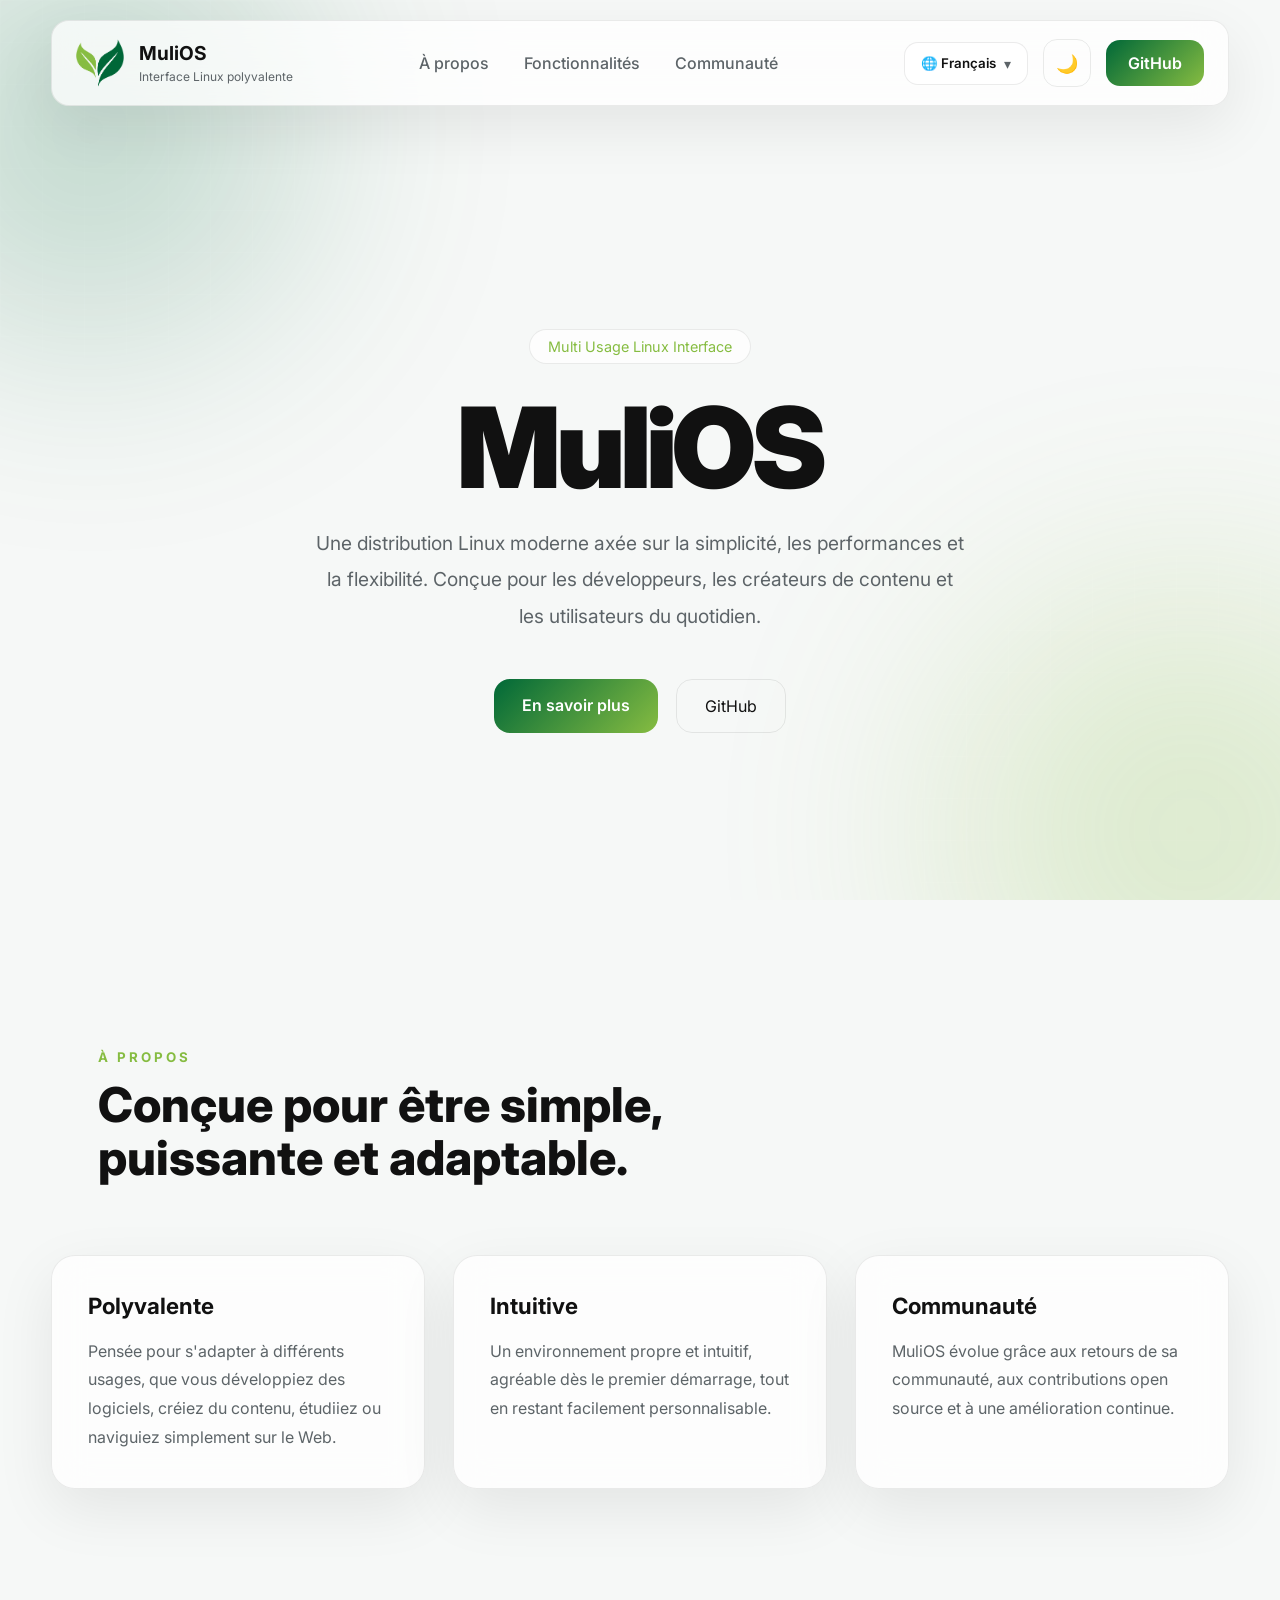
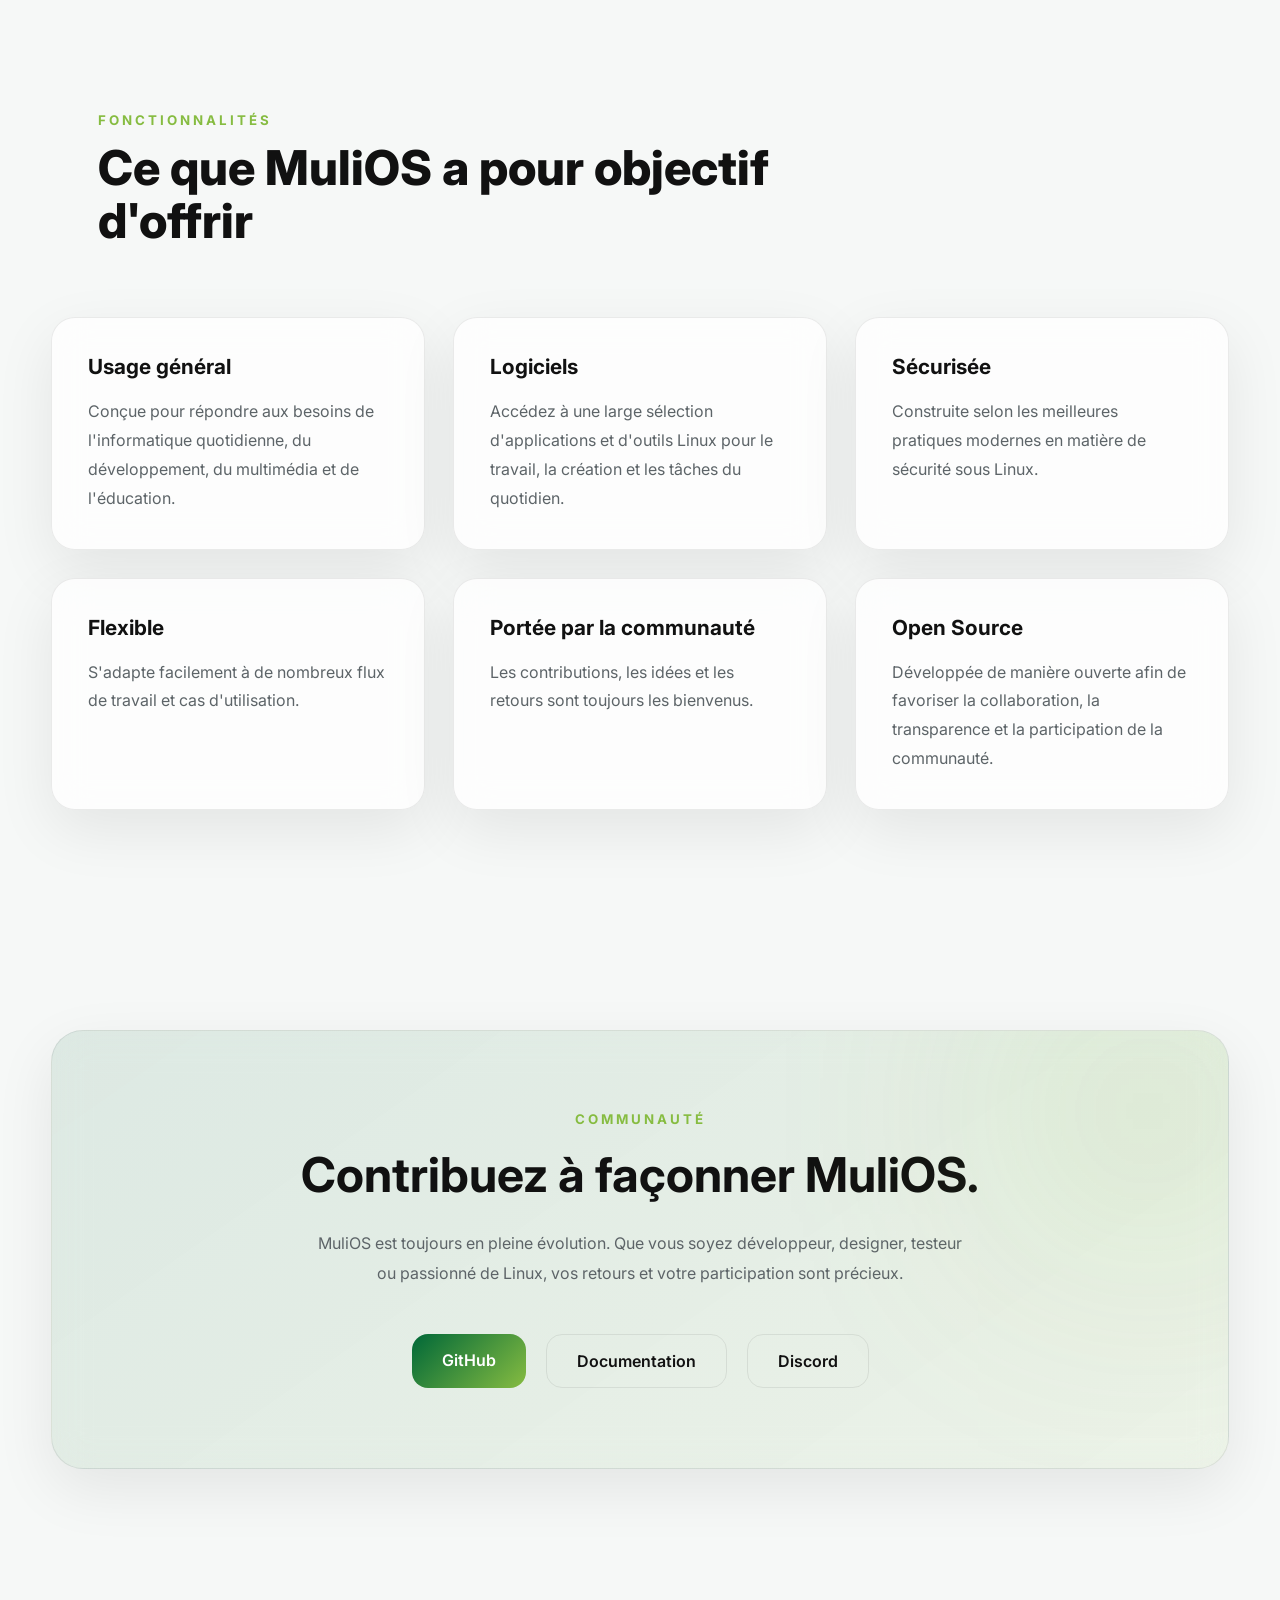
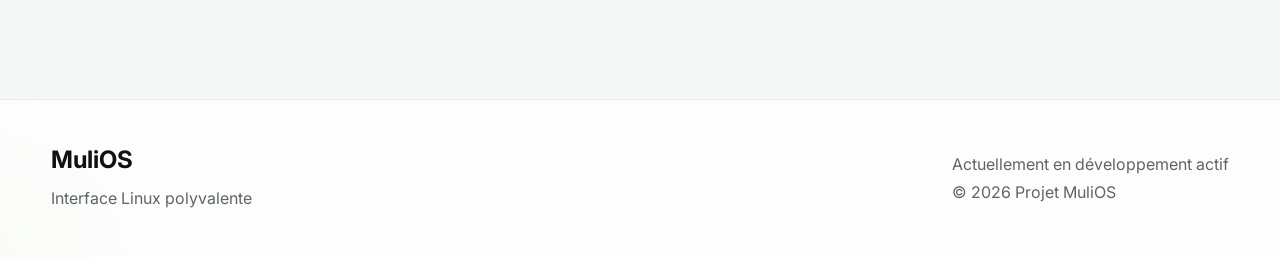
==== fr-FR/index.html @ 94ab73e3 "Removed emojis in fr-FR" ====
<!DOCTYPE html>
<html lang="en" data-theme="dark">

<head>
    <meta charset="UTF-8">
    <meta name="viewport" content="width=device-width, initial-scale=1.0">

    <title>MuliOS — Multi Usage Linux Interface</title>

    <meta name="description"
        content="MuliOS is a modern Linux distribution currently in active development. Built for performance, simplicity and flexibility.">

    <link rel="preconnect" href="https://fonts.googleapis.com">
    <link rel="preconnect" href="https://fonts.gstatic.com" crossorigin>

    <link href="https://fonts.googleapis.com/css2?family=Inter:wght@300;400;500;600;700;800;900&display=swap"
        rel="stylesheet">

    <link rel="stylesheet" href="styles.css">
</head>

<body>

    <!-- Background -->
    <div class="background">
        <div class="blur blur-one"></div>
        <div class="blur blur-two"></div>
        <div class="grid"></div>
    </div>

    <!-- Navigation -->
    <header>

        <nav class="navbar">

            <div class="logo">

                <div class="logo-icon">
                    <img src="logo.png" alt="MuliOS Logo">
                </div>

                <div class="logo-text">

                    <h2>MuliOS</h2>
                    <span>Interface Linux polyvalente</span>

                </div>

            </div>

            <div class="nav-links">

                <a href="#about">À propos</a>
                <a href="#features">Fonctionnalités</a>
                <a href="#community">Communauté</a>

            </div>

            <div class="nav-buttons">

                <div class="language-switcher">
                    <button class="lang-toggle" type="button" aria-expanded="false">
                        <span class="lang-current">Français</span>
                        <span class="lang-caret">▾</span>
                    </button>
                    <div class="lang-menu" role="menu">
                        <button type="button" class="lang-option" data-locale="en">English</button>
                        <button type="button" class="lang-option active" data-locale="fr-FR">Français</button>
                        <button type="button" class="lang-option" data-locale="nb-NB">Norsk</button>
                        <button type="button" class="lang-option" data-locale="ru-RU">Русский</button>
                        <button type="button" class="lang-option" data-locale="sv-SE">Svenska</button>
                        <button type="button" class="lang-option" data-locale="vi-VN">Tiếng Việt</button>
                    </div>
                </div>

                <button id="themeToggle">
                    🌙
                </button>

                <a href="https://github.com/AxonShell/MuliOS" class="github-btn">
                    GitHub
                </a>

            </div>

        </nav>

    </header>

    <!-- Hero -->
    <main>

        <section class="hero">

    <div class="hero-content">

        <span class="hero-badge">
            Multi Usage Linux Interface
        </span>

        <h1>
            MuliOS
        </h1>

        <p>
            Une distribution Linux moderne axée sur la simplicité,
            les performances et la flexibilité.
            Conçue pour les développeurs, les créateurs de contenu et les utilisateurs du quotidien.
        </p>

        <div class="hero-buttons">

            <a href="#about" class="primary">
                En savoir plus
            </a>

            <a href="https://github.com/AxonShell/MuliOS" target="_blank" class="secondary">
                GitHub
            </a>

        </div>

    </div>

</section>
        <!-- About -->

        <section id="about" class="about">

            <div class="section-title">

                <small>À PROPOS</small>

                <h2>
                    Conçue pour être simple,
                    puissante et adaptable.
                </h2>

            </div>

            <div class="about-grid">

                <div class="about-card">

                    <h3>Polyvalente</h3>

                    <p>

                        Pensée pour s'adapter à différents usages, que vous développiez des logiciels, créiez du contenu, étudiiez ou naviguiez simplement sur le Web.

                    </p>

                </div>

                <div class="about-card">

                    <h3>Intuitive</h3>

                    <p>

                        Un environnement propre et intuitif, agréable dès le premier démarrage, tout en restant facilement personnalisable.

                    </p>

                </div>

                <div class="about-card">

                    <h3>Communauté</h3>

                    <p>

                       MuliOS évolue grâce aux retours de sa communauté, aux contributions open source et à une amélioration continue.

                    </p>

                </div>

            </div>

        </section>

        <!-- Features -->

        <section id="features" class="features">

            <div class="section-title">

                <small>FONCTIONNALITÉS</small>

                <h2>
                    Ce que MuliOS a pour objectif d'offrir
                </h2>

            </div>

            <div class="feature-grid">

                <article class="feature-card">

                    <h3>Usage général</h3>

                    <p>

                        Conçue pour répondre aux besoins de l'informatique quotidienne, du développement, du multimédia et de l'éducation.

                    </p>

                </article>

                <article class="feature-card">

                    <h3>Logiciels</h3>

                    <p>

                        Accédez à une large sélection d'applications et d'outils Linux pour le travail, la création et les tâches du quotidien.

                    </p>

                </article>

                <article class="feature-card">

                    <h3>Sécurisée</h3>

                    <p>

                        Construite selon les meilleures pratiques modernes en matière de sécurité sous Linux.

                    </p>

                </article>

                <article class="feature-card">

                    <h3>Flexible</h3>

                    <p>

                        S'adapte facilement à de nombreux flux de travail et cas d'utilisation.

                    </p>

                </article>

                <article class="feature-card">

                    <h3>Portée par la communauté</h3>

                    <p>

                        Les contributions, les idées et les retours sont toujours les bienvenus.

                    </p>

                </article>

                <article class="feature-card">

                    <h3>Open Source</h3>

                    <p>

                        Développée de manière ouverte afin de favoriser la collaboration, la transparence et la participation de la communauté.

                    </p>

                </article>

            </div>

        </section>

        

        <!-- Community -->

        <section id="community" class="community">

            <div class="community-box">

                <small>COMMUNAUTÉ</small>

                <h2>
                    Contribuez à façonner MuliOS.
                </h2>

                <p>

                    MuliOS est toujours en pleine évolution.
                    Que vous soyez développeur, designer,
                    testeur ou passionné de Linux,
                    vos retours et votre participation sont précieux.

                </p>

                <div class="community-buttons">

                    <a href="https://github.com/AxonShell/MuliOS">
                        GitHub
                    </a>

                    <a href="comingsoon.html">
                        Documentation
                    </a>

                    <a href="https://discord.gg/BUrDmvg9CW">
                        Discord
                    </a>

                </div>

            </div>

        </section>

    </main>

    <!-- Footer -->

    <footer>

        <div class="footer-content">

            <div>

                <h3>MuliOS</h3>

                <p>
                    Interface Linux polyvalente
                </p>

            </div>

            <div>

                <p>
                    Actuellement en développement actif
                </p>

                <p>
                    © 2026 Projet MuliOS
                </p>

            </div>

        </div>

    </footer>

    <script src="script.js"></script>

</body>

</html>
---- fr-FR/styles.css ----
:root{

    --primary:#006838;
    --accent:#86bc41;

    --bg:#f6f8f7;
    --bg-secondary:#ffffff;

    --surface:rgba(255,255,255,.75);

    --text:#111111;
    --text-secondary:#5d6468;

    --border:rgba(0,0,0,.08);

    --shadow:0 20px 60px rgba(0,0,0,.08);

    --radius:20px;

    --transition:.35s ease;

}



html[data-theme="dark"]{

    --bg:#070909;

    --bg-secondary:#101313;

    --surface:rgba(17,22,22,.75);

    --text:#f5f5f5;

    --text-secondary:#9aa4a2;

    --border:rgba(255,255,255,.08);

    --shadow:0 20px 60px rgba(0,0,0,.45);

}



*{
    margin:0;
    padding:0;
    box-sizing:border-box;
}

html{

    scroll-behavior:smooth;

}

body{

    font-family:'Inter',sans-serif;

    background:var(--bg);

    color:var(--text);

    transition:background .35s,color .35s;

    overflow-x:hidden;

}



a{

    text-decoration:none;

    color:inherit;

}

button{

    font-family:inherit;

}



::selection{

    background:var(--accent);

    color:white;

}



.background{

    position:fixed;

    inset:0;

    z-index:-10;

    overflow:hidden;

}



.grid{

    position:absolute;

    inset:0;

    background-image:

        linear-gradient(rgba(255,255,255,.03) 1px, transparent 1px),

        linear-gradient(90deg, rgba(255,255,255,.03) 1px, transparent 1px);

    background-size:42px 42px;

    opacity:.4;

}



.blur{

    position:absolute;

    border-radius:50%;

    filter:blur(120px);

    opacity:.22;

}

.blur-one{

    width:420px;

    height:420px;

    background:var(--primary);

    left:-120px;

    top:-80px;

}

.blur-two{

    width:500px;

    height:500px;

    background:var(--accent);

    right:-160px;

    bottom:-180px;

}



header{

    position:sticky;

    top:0;

    z-index:999;

}

.navbar{

    width:min(1300px,92%);

    margin:20px auto;

    display:flex;

    justify-content:space-between;

    align-items:center;

    padding:18px 24px;

    border:1px solid var(--border);

    border-radius:18px;

    background:var(--surface);

    backdrop-filter:blur(18px);

    box-shadow:var(--shadow);

}



.logo{

    display:flex;

    align-items:center;

    gap:15px;

}

.logo-icon{

    width:48px;

    height:48px;

    border-radius:14px;

    display:grid;

    place-items:center;

    font-weight:800;

    color:white;

    background:linear-gradient(
        135deg,
        var(--primary),
        var(--accent)
    );

}

.logo-text h2{

    font-size:1.2rem;

}

.logo-text span{

    font-size:.75rem;

    color:var(--text-secondary);

}



.nav-links{

    display:flex;

    gap:35px;

}

.nav-links a{

    position:relative;

    color:var(--text-secondary);

    transition:var(--transition);

    font-weight:500;

}

.nav-links a::after{

    content:"";

    position:absolute;

    left:0;

    bottom:-6px;

    width:0;

    height:2px;

    background:var(--accent);

    transition:.3s;

}

.nav-links a:hover{

    color:var(--text);

}

.nav-links a:hover::after{

    width:100%;

}



.nav-buttons{

    display:flex;

    align-items:center;

    gap:15px;

}

.language-switcher{

    position:relative;

}

.lang-toggle{

    display:flex;

    align-items:center;

    gap:8px;

    padding:12px 16px;

    border-radius:14px;

    border:1px solid var(--border);

    background:var(--surface);

    color:var(--text);

    cursor:pointer;

    transition:var(--transition);

}

.lang-toggle:hover{

    border-color:var(--accent);

    transform:translateY(-2px);

}

.lang-current{

    font-weight:600;

}

.lang-caret{

    color:var(--text-secondary);

    font-size:.9rem;

}

.lang-menu{

    position:absolute;

    top:calc(100% + 10px);

    right:0;

    min-width:190px;

    display:none;

    flex-direction:column;

    padding:10px;

    gap:8px;

    border:1px solid var(--border);

    border-radius:16px;

    background:var(--surface);

    backdrop-filter:blur(16px);

    box-shadow:var(--shadow);

    z-index:10;

}

.language-switcher.open .lang-menu{

    display:flex;

}

.lang-option{

    border:none;

    border-radius:12px;

    padding:10px 12px;

    text-align:left;

    background:transparent;

    color:var(--text);

    cursor:pointer;

    transition:var(--transition);

}

.lang-option:hover,
.lang-option.active{

    background:linear-gradient(135deg, rgba(0,104,56,.12), rgba(134,188,65,.16));

    color:var(--text);

}

#themeToggle{

    width:48px;

    height:48px;

    border-radius:14px;

    border:1px solid var(--border);

    background:transparent;

    cursor:pointer;

    color:var(--text);

    font-size:18px;

    transition:var(--transition);

}

#themeToggle:hover{

    background:var(--primary);

    color:white;

}

.github-btn{

    padding:13px 22px;

    border-radius:14px;

    background:linear-gradient(
        135deg,
        var(--primary),
        var(--accent)
    );

    color:white;

    font-weight:600;

    transition:var(--transition);

}

.github-btn:hover{

    transform:translateY(-3px);

}



.hero{

    min-height:90vh;

    width:min(1000px,92%);

    margin:auto;

    display:flex;

    justify-content:center;

    align-items:center;

    text-align:center;

}

.hero-content{

    max-width:760px;

}

.hero-badge{

    display:inline-block;

    padding:8px 18px;

    border:1px solid var(--border);

    border-radius:999px;

    color:var(--accent);

    font-size:.9rem;

    margin-bottom:30px;

    background:var(--surface);

}

.hero h1{

    font-size:clamp(4rem,10vw,7rem);

    font-weight:900;

    letter-spacing:-5px;

    line-height:.95;

    margin-bottom:25px;

}

.hero p{

    max-width:650px;

    margin:auto;

    font-size:1.2rem;

    line-height:1.9;

    color:var(--text-secondary);

}

.hero-buttons{

    display:flex;

    justify-content:center;

    gap:18px;

    margin-top:45px;

}

.primary{

    padding:16px 28px;

    border-radius:16px;

    background:linear-gradient(
        135deg,
        var(--primary),
        var(--accent)
    );

    color:white;

    font-weight:600;

    transition:var(--transition);

}

.primary:hover{

    transform:translateY(-4px);

}

.secondary{

    padding:16px 28px;

    border-radius:16px;

    border:1px solid var(--border);

    transition:var(--transition);

}

.secondary:hover{

    background:var(--surface);

}


.hero-stats{

    display:flex;

    gap:55px;

    margin-top:20px;

}

.hero-stats h2{

    font-size:2rem;

    color:var(--primary);

}

.hero-stats span{

    color:var(--text-secondary);

}



section{
    padding:110px 0;
}

.section-title{
    width:min(1200px,92%);
    margin:0 auto 70px;
}

.section-title small{

    display:inline-block;

    color:var(--accent);

    font-weight:700;

    letter-spacing:3px;

    margin-bottom:14px;

}

.section-title h2{

    max-width:720px;

    font-size:3rem;

    line-height:1.1;

    font-weight:800;

}



.about{

    width:min(1200px,92%);
    margin:auto;

}

.about-grid{

    display:grid;

    grid-template-columns:repeat(3,1fr);

    gap:28px;

}

.about-card{

    padding:36px;

    background:var(--surface);

    border:1px solid var(--border);

    border-radius:24px;

    backdrop-filter:blur(18px);

    transition:var(--transition);

    box-shadow:var(--shadow);

}

.about-card:hover{

    transform:translateY(-8px);

    border-color:rgba(134,188,65,.4);

}

.about-card h3{

    font-size:1.4rem;

    margin-bottom:18px;

}

.about-card p{

    color:var(--text-secondary);

    line-height:1.8;

}



.features{

    width:min(1200px,92%);
    margin:auto;

}

.feature-grid{

    display:grid;

    grid-template-columns:repeat(3,1fr);

    gap:28px;

}

.feature-card{

    position:relative;

    overflow:hidden;

    padding:36px;

    background:var(--surface);

    border-radius:24px;

    border:1px solid var(--border);

    backdrop-filter:blur(18px);

    transition:.35s;

    box-shadow:var(--shadow);

}

.feature-card::before{

    content:"";

    position:absolute;

    top:0;

    left:0;

    width:100%;

    height:4px;

    background:linear-gradient(
        90deg,
        var(--primary),
        var(--accent)
    );

    transform:scaleX(0);

    transform-origin:left;

    transition:.35s;

}

.feature-card:hover{

    transform:translateY(-10px);

}

.feature-card:hover::before{

    transform:scaleX(1);

}

.feature-card h3{

    margin-bottom:18px;

    font-size:1.3rem;

}

.feature-card p{

    color:var(--text-secondary);

    line-height:1.8;

}



.roadmap{

    width:min(1000px,92%);
    margin:auto;

}

.timeline{

    position:relative;

    display:flex;

    flex-direction:column;

    gap:45px;

    padding-left:40px;

}



.timeline::before{

    content:"";

    position:absolute;

    left:11px;

    top:0;

    bottom:0;

    width:2px;

    background:rgba(134,188,65,.25);

}

.timeline-item{

    position:relative;

    display:flex;

    gap:28px;

}

.circle{

    position:absolute;

    left:-40px;

    top:5px;

    width:24px;

    height:24px;

    border-radius:50%;

    background:var(--bg-secondary);

    border:3px solid var(--accent);

    z-index:2;

}



.timeline-item.complete .circle{

    background:var(--accent);

}

.timeline-item.complete h3{

    color:var(--accent);

}



.timeline-item.progress .circle{

    animation:pulseCircle 2s infinite;

}

.timeline h3{

    margin-bottom:10px;

    font-size:1.25rem;

}

.timeline p{

    color:var(--text-secondary);

    line-height:1.7;

}



.community{

    width:min(1200px,92%);
    margin:auto;

}

.community-box{

    position:relative;

    overflow:hidden;

    text-align:center;

    padding:80px;

    border-radius:32px;

    border:1px solid var(--border);

    background:linear-gradient(
        145deg,
        rgba(0,104,56,.10),
        rgba(134,188,65,.08)
    );

    backdrop-filter:blur(20px);

    box-shadow:var(--shadow);

}

.community-box::before{

    content:"";

    position:absolute;

    width:320px;

    height:320px;

    background:var(--accent);

    filter:blur(120px);

    opacity:.12;

    right:-80px;

    top:-80px;

}

.community-box small{

    display:block;

    color:var(--accent);

    letter-spacing:3px;

    font-weight:700;

    margin-bottom:18px;

}

.community-box h2{

    font-size:3rem;

    margin-bottom:24px;

}

.community-box p{

    max-width:650px;

    margin:auto;

    color:var(--text-secondary);

    line-height:1.9;

}

.community-buttons{

    display:flex;

    justify-content:center;

    gap:20px;

    margin-top:45px;

}

.community-buttons a{

    padding:16px 30px;

    border-radius:16px;

    border:1px solid var(--border);

    transition:.3s;

    font-weight:600;

}

.community-buttons a:first-child{

    background:linear-gradient(
        135deg,
        var(--primary),
        var(--accent)
    );

    color:white;

    border:none;

}

.community-buttons a:hover{

    transform:translateY(-5px);

}



footer{

    width:100%;

    margin-top:120px;

    border-top:1px solid var(--border);

    background:var(--surface);

    backdrop-filter:blur(20px);

}

.footer-content{

    width:min(1200px,92%);

    margin:auto;

    padding:45px 0;

    display:flex;

    justify-content:space-between;

    align-items:center;

    gap:40px;

}

.footer-content h3{

    font-size:1.5rem;

    margin-bottom:10px;

}

.footer-content p{

    color:var(--text-secondary);

    line-height:1.8;

}


/* Hero Fade */

.hero-left,
.hero-right{

    animation:fadeUp .9s ease forwards;

}

.hero-right{

    animation-delay:.15s;

}



.about-card,
.feature-card{

    animation:fadeUp .8s ease forwards;

}





@keyframes pulseCircle{

    0%{

        box-shadow:0 0 0 0 rgba(134,188,65,.65);

    }

    70%{

        box-shadow:0 0 0 16px rgba(134,188,65,0);

    }

    100%{

        box-shadow:0 0 0 0 rgba(134,188,65,0);

    }

}

@keyframes pulse{

    0%{

        transform:scale(1);

        box-shadow:0 0 0 0 rgba(134,188,65,.7);

    }

    70%{

        transform:scale(1.15);

        box-shadow:0 0 0 12px rgba(134,188,65,0);

    }

    100%{

        transform:scale(1);

        box-shadow:0 0 0 0 rgba(134,188,65,0);

    }

}

@keyframes float{

    0%{

        transform:translateY(0px);

    }

    50%{

        transform:translateY(-14px);

    }

    100%{

        transform:translateY(0px);

    }

}

@keyframes fadeUp{

    from{

        opacity:0;

        transform:translateY(35px);

    }

    to{

        opacity:1;

        transform:translateY(0);

    }

}



::-webkit-scrollbar{

    width:12px;

}

::-webkit-scrollbar-track{

    background:var(--bg);

}

::-webkit-scrollbar-thumb{

    background:linear-gradient(
        var(--primary),
        var(--accent)
    );

    border-radius:999px;

}

::-webkit-scrollbar-thumb:hover{

    background:var(--accent);

}

/* Firefox implementation */

*{

    scrollbar-color:var(--accent) var(--bg);

    scrollbar-width:thin;

}


button,
a{

    transition:all .3s ease;

}

.logo{

    transition:.35s;

}

.logo:hover{

    transform:translateY(-2px);

}

.logo-icon{

    width:48px;
    height:48px;

    display:flex;
    align-items:center;
    justify-content:center;

    border-radius:14px;

    background:transparent;

}

.logo-icon img{

    width:100%;
    height:100%;

    object-fit:contain;

}

.logo:hover .logo-icon{

    transform:rotate(-8deg) scale(1.08);

}

.about-card:hover,
.feature-card:hover,
.community-box:hover{

    box-shadow:
        0 0 0 1px rgba(134,188,65,.15),
        0 20px 70px rgba(0,0,0,.12);

}

/* Hero buttons */

.primary:hover{

    box-shadow:

    0 15px 40px rgba(0,104,56,.35);

}

.secondary:hover{

    border-color:var(--accent);

}

/* Timeline */

.timeline-item{

    transition:.3s;

}

.timeline-item:hover{

    transform:translateX(8px);

}



@media (max-width:1150px){

.hero{

    gap:60px;

}

.hero h1{

    font-size:4rem;

}

.feature-grid{

    grid-template-columns:repeat(2,1fr);

}

.about-grid{

    grid-template-columns:1fr;

}

}

@media (max-width:950px){

.nav-links{

    display:none;

}

.hero{

    grid-template-columns:1fr;

    text-align:center;

    min-height:auto;

    padding-top:80px;

}

.hero-left{

    align-items:center;

}

.hero p{

    max-width:700px;

}

.hero-buttons{

    justify-content:center;

}

.hero-stats{

    justify-content:center;

}

.hero-right{

    margin-top:30px;

}

.section-title{

    text-align:center;

}

.section-title h2{

    margin:auto;

}

.feature-grid{

    grid-template-columns:1fr;

}

.community-box{

    padding:60px 35px;

}

.footer-content{

    flex-direction:column;

    text-align:center;

}

}

@media (max-width:700px){

.navbar{

    padding:15px;

}

.logo-text span{

    display:none;

}

.github-btn{

    display:none;

}

.hero h1{

    font-size:3rem;

    letter-spacing:-2px;

}

.hero-buttons{

    flex-direction:column;

    width:100%;

}

.primary,
.secondary{

    width:100%;

    text-align:center;

}

.hero-stats{

    flex-direction:column;

    gap:20px;

}

.terminal{

    max-width:100%;

}

.terminal-body{

    padding:22px;

}

.terminal pre{

    font-size:.82rem;

}

.timeline{

    padding-left:30px;

}

.circle{

    left:-30px;

}

.community-buttons{

    flex-direction:column;

}

.community-buttons a{

    width:100%;

}

.community-box h2{

    font-size:2.2rem;

}

.section-title h2{

    font-size:2.2rem;

}

}

@media (max-width:450px){

.hero{

    padding-top:50px;

}

.hero h1{

    font-size:2.5rem;

}

.hero p{

    font-size:1rem;

}

.status{

    font-size:.9rem;

}

.logo-icon{

    width:42px;

    height:42px;

}

}



button:focus-visible,
a:focus-visible{

    outline:2px solid var(--accent);

    outline-offset:4px;

}



@media (prefers-reduced-motion:reduce){

*{

    animation:none !important;

    transition:none !important;

    scroll-behavior:auto !important;

}

}
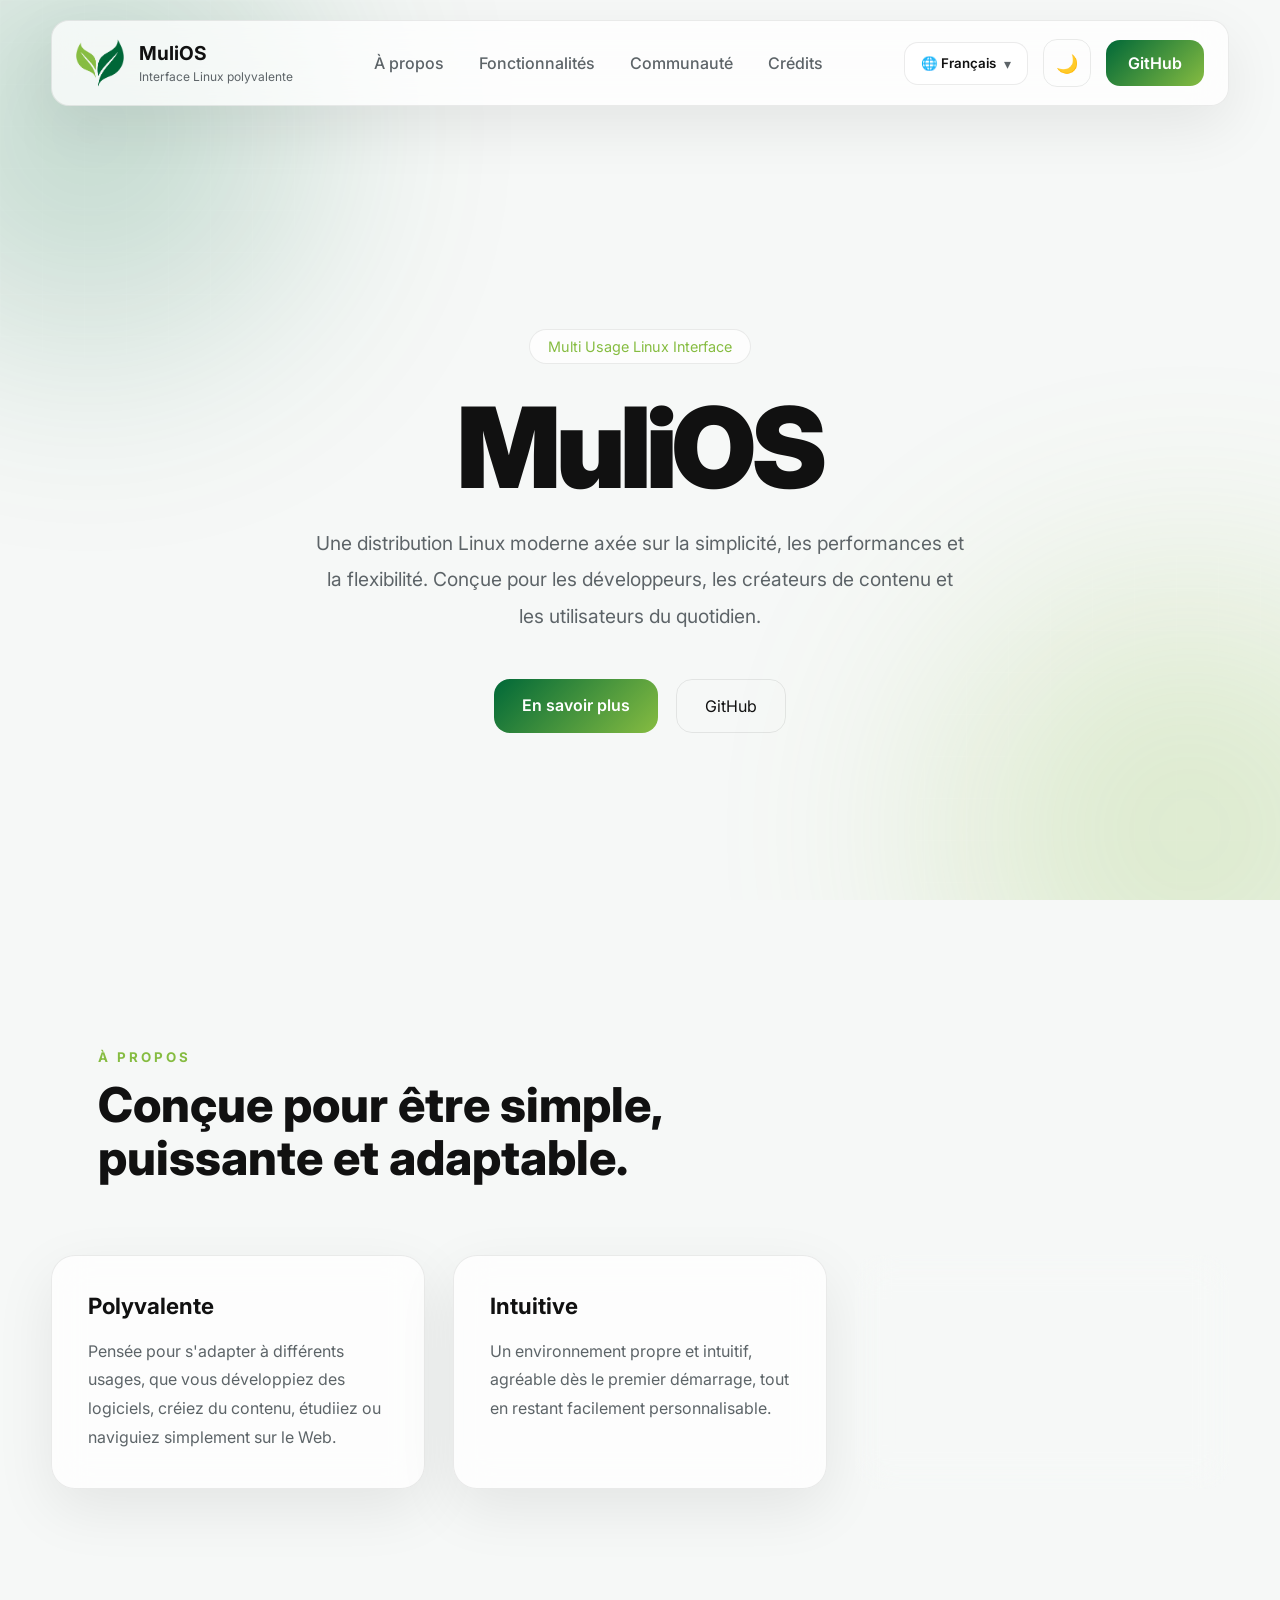
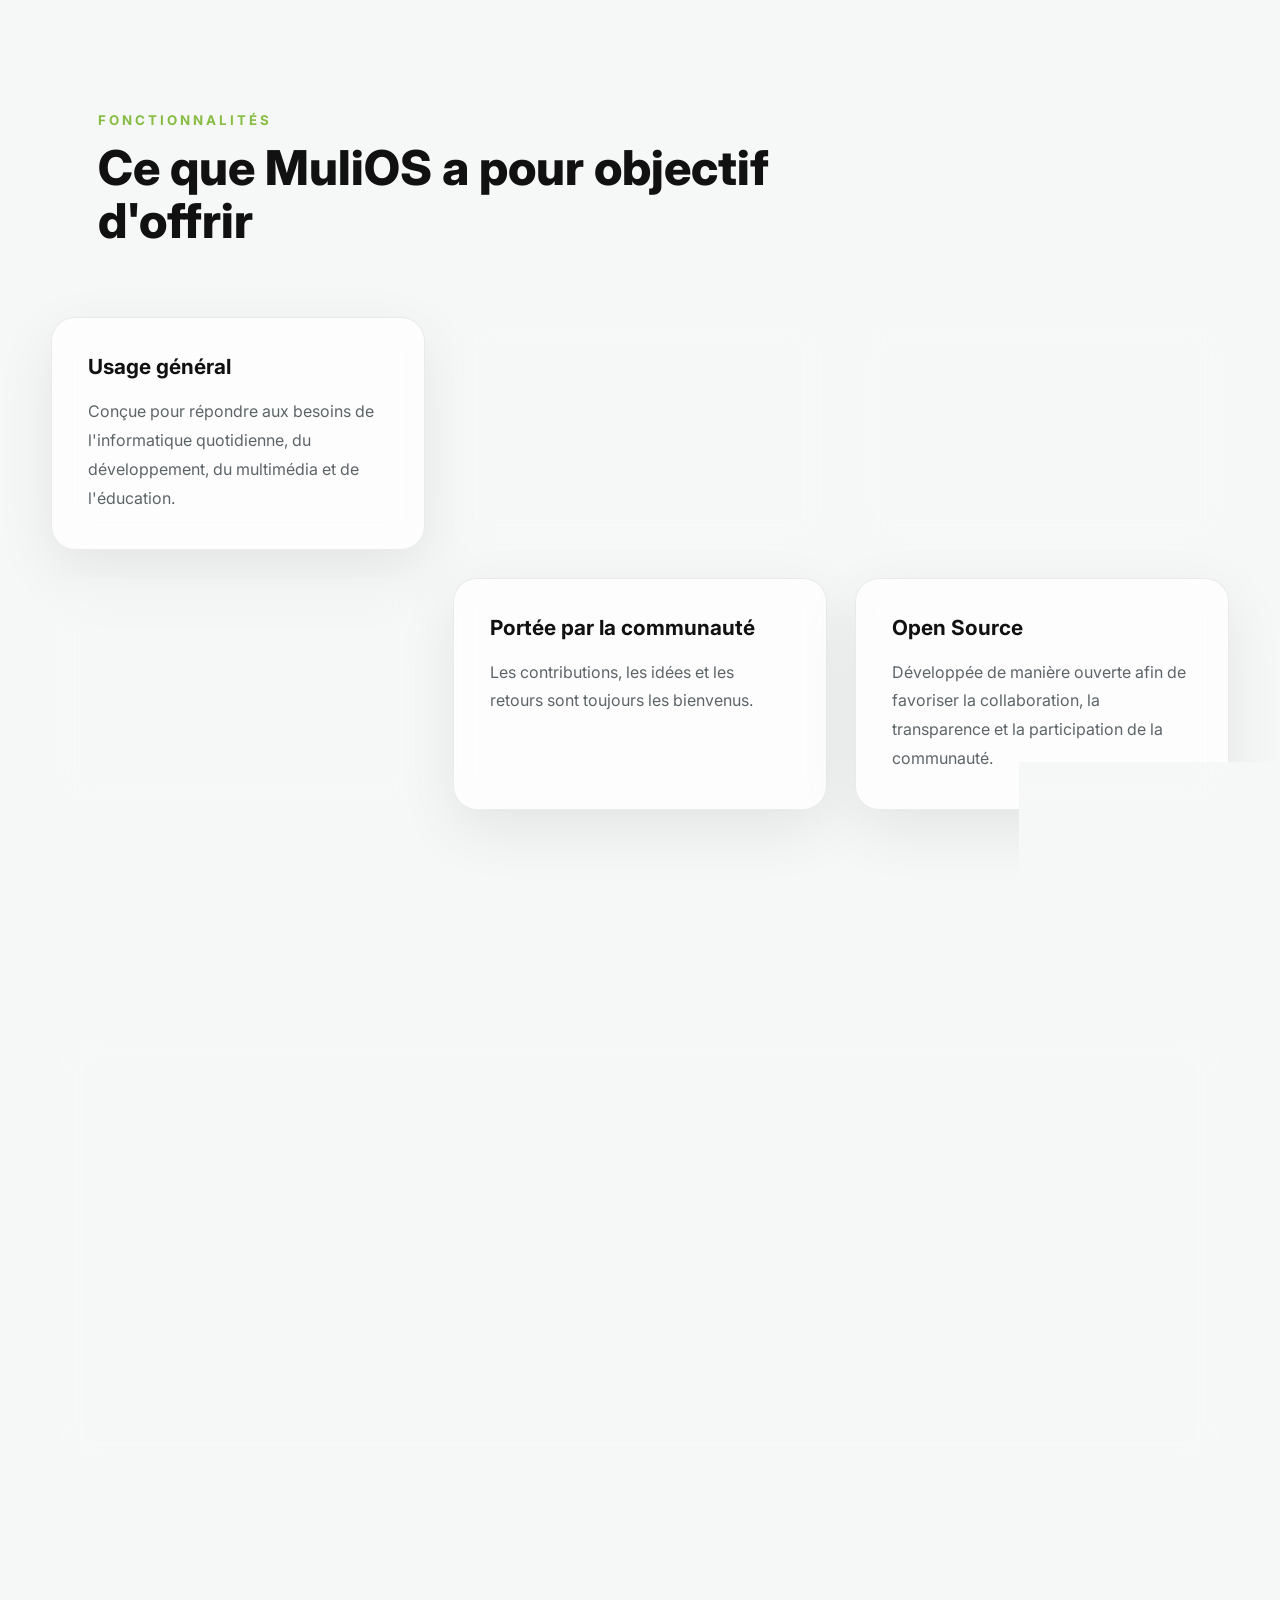
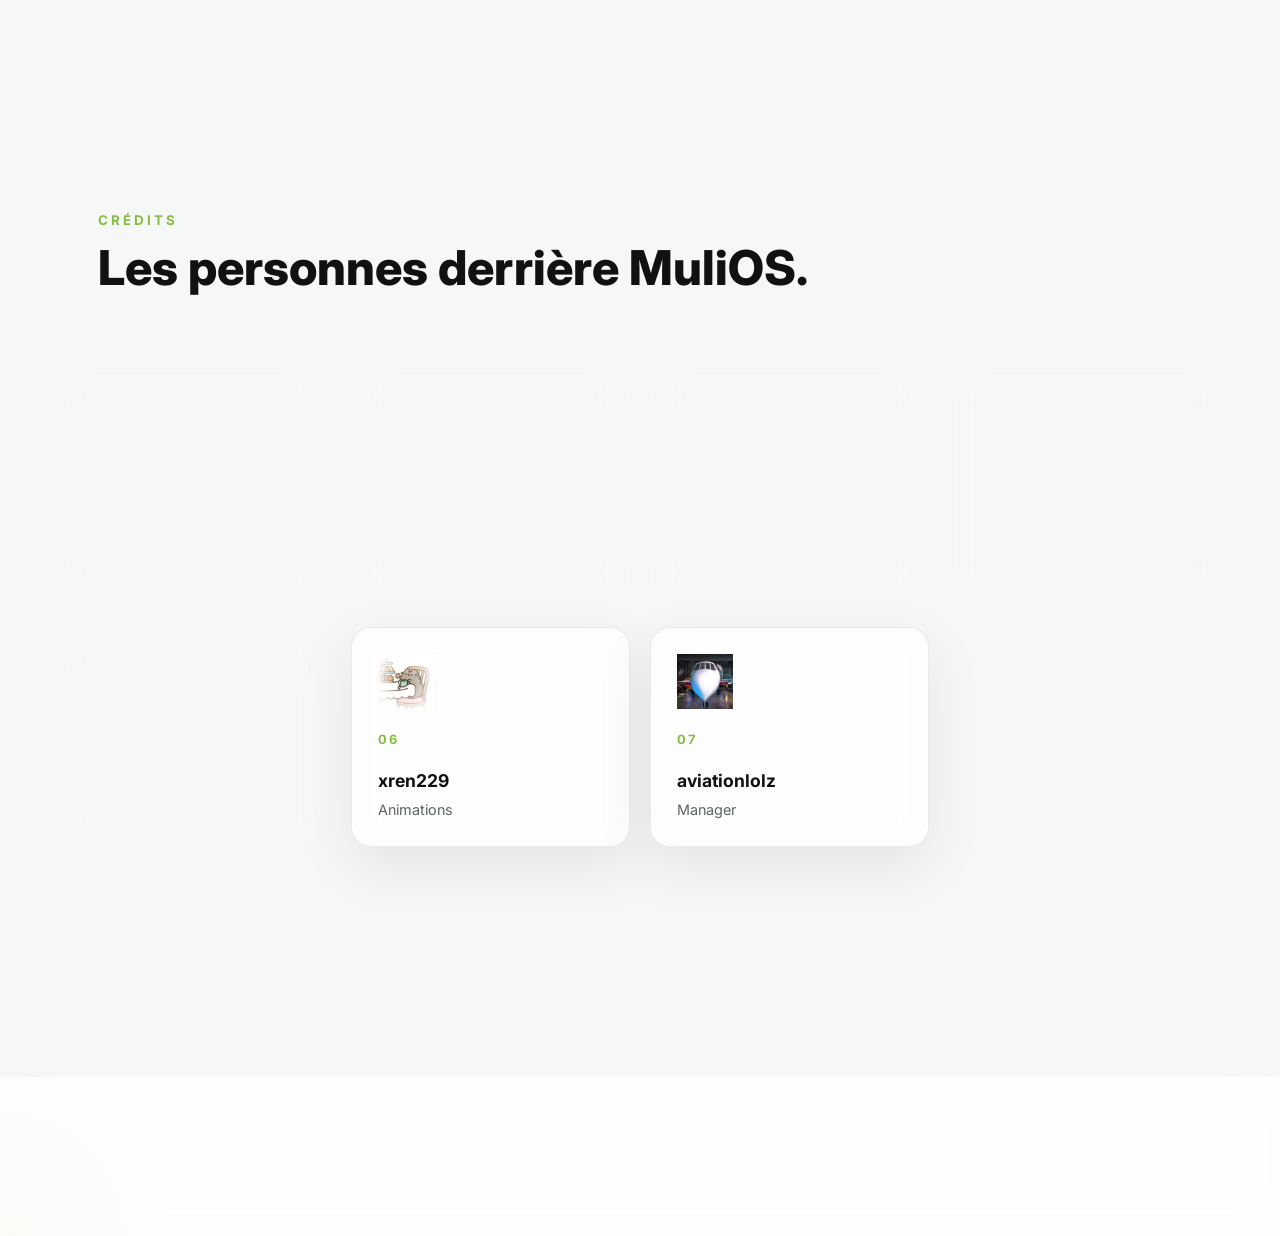
==== commit 6a4617ee: "Update credits" ====
--- a/fr-FR/index.html
+++ b/fr-FR/index.html
@@ -53,6 +53,7 @@
                 <a href="#about">À propos</a>
                 <a href="#features">Fonctionnalités</a>
                 <a href="#community">Communauté</a>
+                <a href="#credits">Crédits</a>
 
             </div>
 
@@ -315,6 +316,21 @@
 
         </section>
 
+        <!-- Crédits -->
+
+        <section id="credits" class="credits">
+            <div class="section-title"><small>CRÉDITS</small><h2>Les personnes derrière MuliOS.</h2></div>
+            <div class="credits-grid">
+                <article class="credit-card"><img src="../assets/creditslogos/dev1.png" alt="Contributor 01 logo"><span>01</span><h3>jxstaboy</h3><p>Project Lead; Developer</p></article>
+                <article class="credit-card"><img src="../assets/creditslogos/dev2.png" alt="Contributor 02 logo"><span>02</span><h3>nevskydev</h3><p>Lead Developer; Web and Software Developer; Translation</p></article>
+                <article class="credit-card"><img src="../assets/creditslogos/dev3.png" alt="Contributor 03 logo"><span>03</span><h3>quoc_baoz</h3><p>Developer; Apps Manager; Translation</p></article>
+                <article class="credit-card"><img src="../assets/creditslogos/dev4.webp" alt="Contributor 04 logo"><span>04</span><h3>redstonecoredev</h3><p>Lead Developer; Developer</p></article>
+                <article class="credit-card"><img src="../assets/creditslogos/dev5.png" alt="Contributor 05 logo"><span>05</span><h3>archivearther</h3><p>Developer; Apps Manager</p></article>
+                <article class="credit-card"><img src="../assets/creditslogos/dev6.png" alt="Contributor 06 logo"><span>06</span><h3>xren229</h3><p>Animations</p></article>
+                <article class="credit-card"><img src="../assets/creditslogos/dev7.png" alt="Contributor 07 logo"><span>07</span><h3>aviationlolz</h3><p>Manager</p></article>
+            </div>
+        </section>
+
     </main>
 
     <!-- Footer -->
--- a/fr-FR/styles.css
+++ b/fr-FR/styles.css
@@ -974,6 +974,15 @@
 
 }
 
+.credits{width:min(1200px,92%);margin:120px auto 0;}
+.credits-grid{display:grid;grid-template-columns:repeat(auto-fit,minmax(240px,1fr));gap:20px;}
+.credit-card{min-width:0;min-height:150px;padding:26px;border:1px solid var(--border);border-radius:20px;background:var(--surface);backdrop-filter:blur(18px);box-shadow:var(--shadow);transition:var(--transition);}
+.credit-card img{display:block;width:56px;height:56px;margin-bottom:18px;object-fit:contain;}
+.credit-card:hover{transform:translateY(-6px);border-color:rgba(134,188,65,.4);}
+.credit-card span{color:var(--accent);font-size:.8rem;font-weight:700;letter-spacing:2px;}
+.credit-card h3{margin:22px 0 8px;font-size:1.1rem;overflow-wrap:anywhere;word-break:break-word;}
+.credit-card p{color:var(--text-secondary);font-size:.9rem;line-height:1.5;overflow-wrap:anywhere;word-break:break-word;}
+
 .community-box{
 
     position:relative;
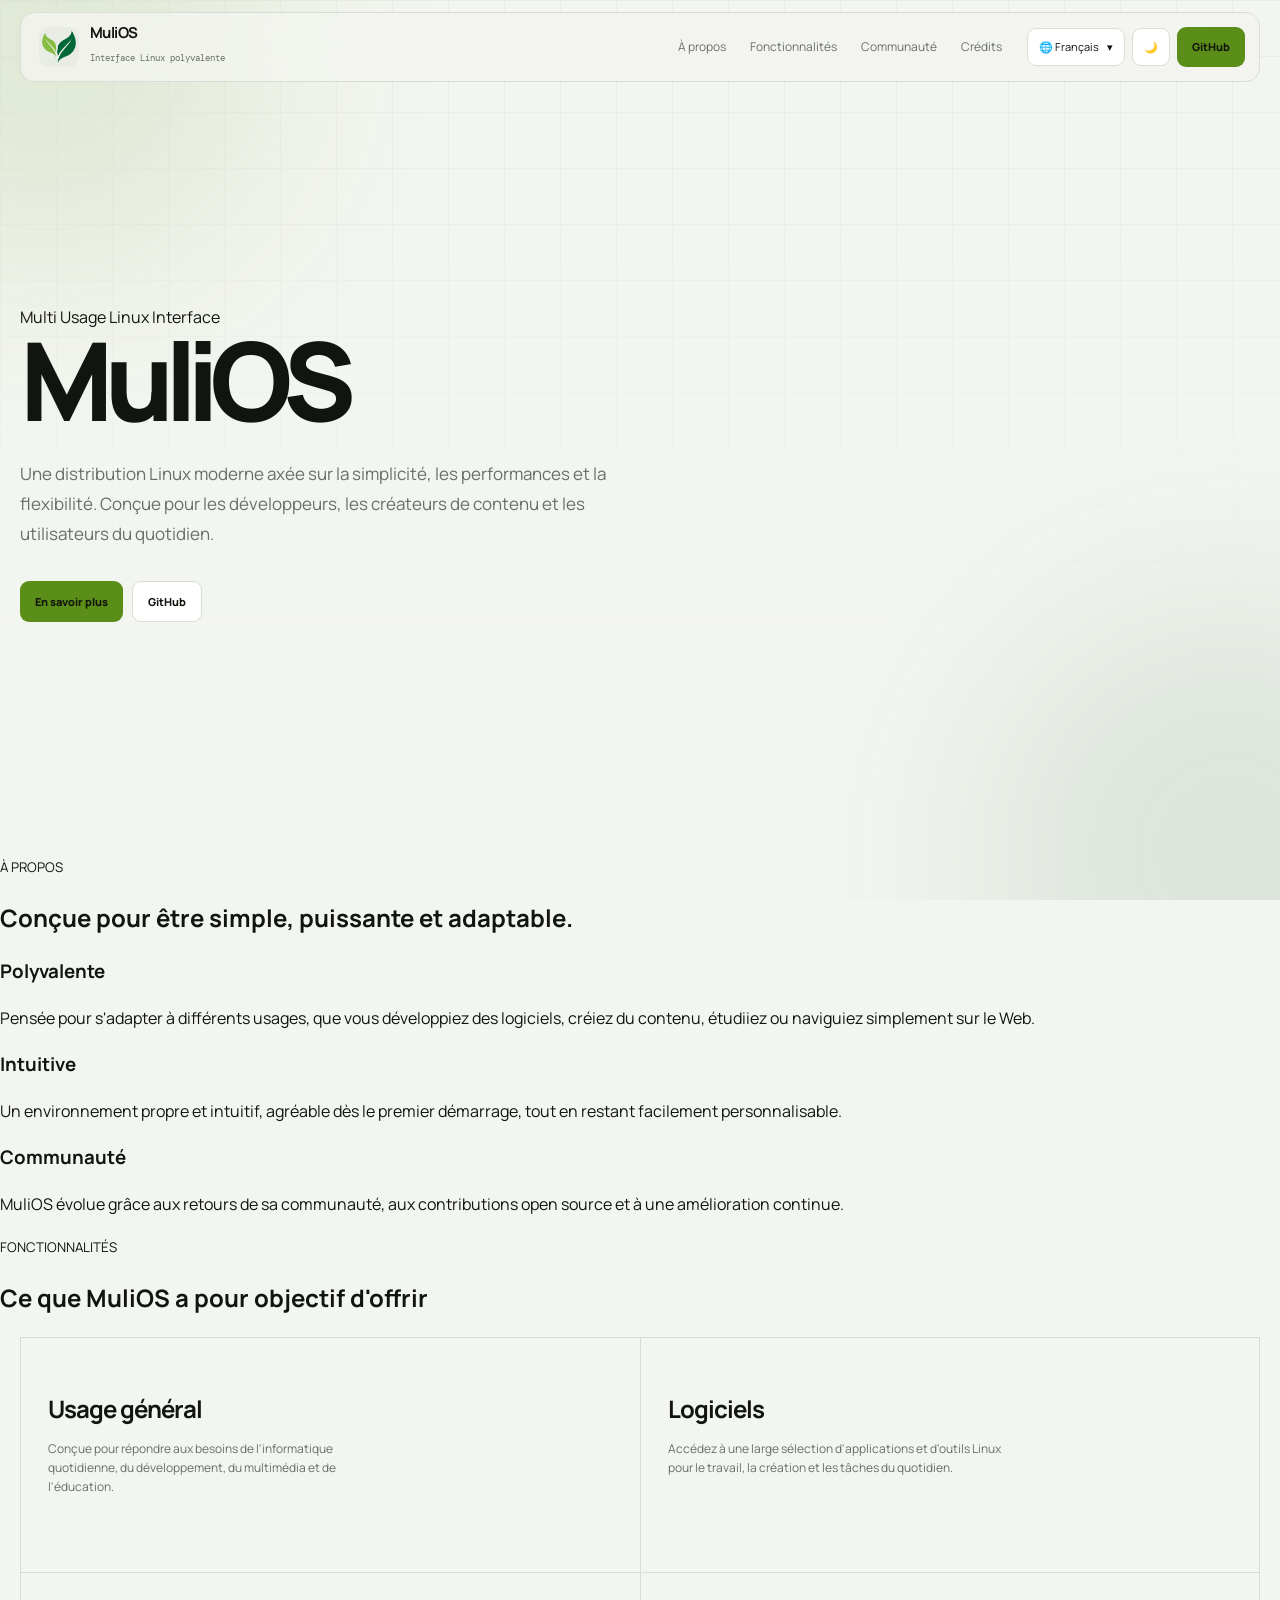
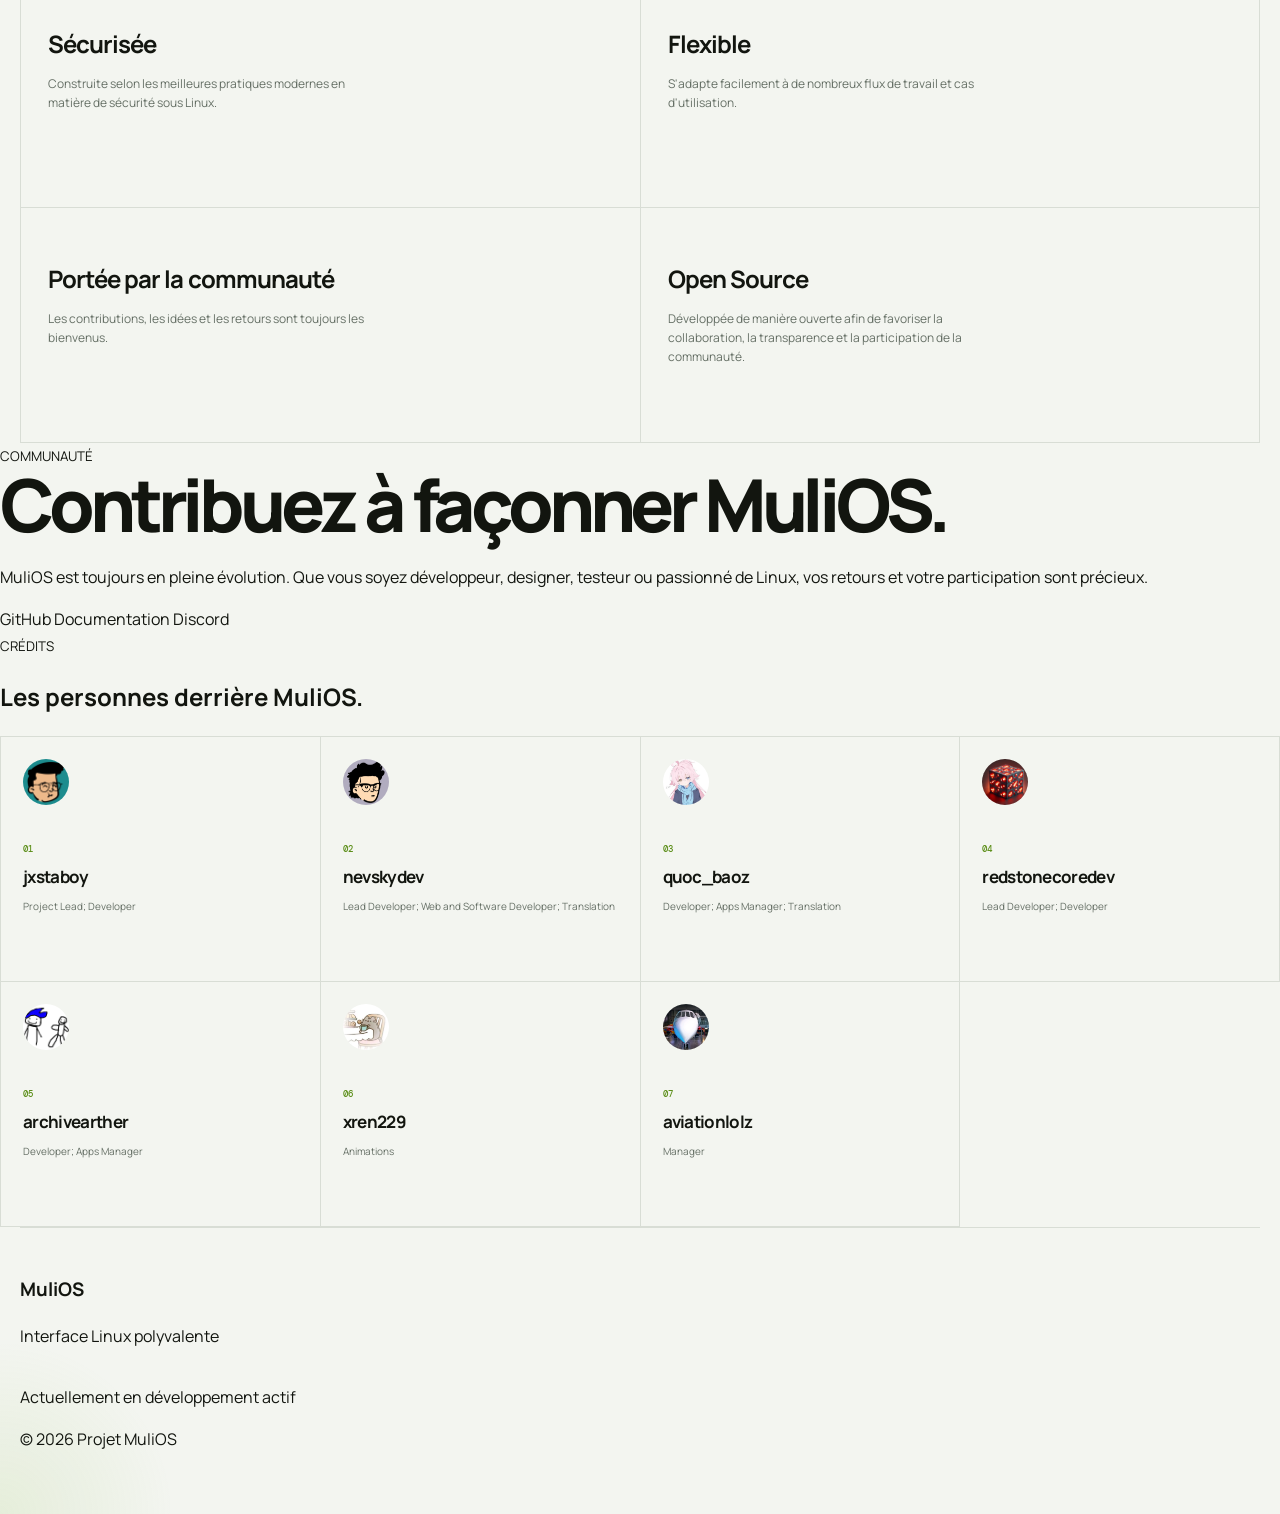
==== commit f8c71bcd: "Update fr-FR MuliOS links" ====
--- a/fr-FR/index.html
+++ b/fr-FR/index.html
@@ -78,7 +78,7 @@
                     🌙
                 </button>
 
-                <a href="https://github.com/AxonShell/MuliOS" class="github-btn">
+                <a href="https://github.com/MuliOS-dev/MuliOS-Arch" class="github-btn">
                     GitHub
                 </a>
 
@@ -115,7 +115,7 @@
                 En savoir plus
             </a>
 
-            <a href="https://github.com/AxonShell/MuliOS" target="_blank" class="secondary">
+            <a href="https://github.com/MuliOS-dev/MuliOS-Arch" target="_blank" class="secondary">
                 GitHub
             </a>
 
@@ -298,7 +298,7 @@
 
                 <div class="community-buttons">
 
-                    <a href="https://github.com/AxonShell/MuliOS">
+                    <a href="https://github.com/MuliOS-dev/MuliOS-Arch">
                         GitHub
                     </a>
 
@@ -306,7 +306,7 @@
                         Documentation
                     </a>
 
-                    <a href="https://discord.gg/BUrDmvg9CW">
+                    <a href="https://discord.gg/3FzUdGbWMf">
                         Discord
                     </a>
 
--- a/fr-FR/styles.css
+++ b/fr-FR/styles.css
@@ -1,1700 +1,2 @@
-
-
-:root{
-
-    --primary:#006838;
-    --accent:#86bc41;
-
-    --bg:#f6f8f7;
-    --bg-secondary:#ffffff;
-
-    --surface:rgba(255,255,255,.75);
-
-    --text:#111111;
-    --text-secondary:#5d6468;
-
-    --border:rgba(0,0,0,.08);
-
-    --shadow:0 20px 60px rgba(0,0,0,.08);
-
-    --radius:20px;
-
-    --transition:.35s ease;
-
-}
-
-
-
-html[data-theme="dark"]{
-
-    --bg:#070909;
-
-    --bg-secondary:#101313;
-
-    --surface:rgba(17,22,22,.75);
-
-    --text:#f5f5f5;
-
-    --text-secondary:#9aa4a2;
-
-    --border:rgba(255,255,255,.08);
-
-    --shadow:0 20px 60px rgba(0,0,0,.45);
-
-}
-
-
-
-*{
-    margin:0;
-    padding:0;
-    box-sizing:border-box;
-}
-
-html{
-
-    scroll-behavior:smooth;
-
-}
-
-body{
-
-    font-family:'Inter',sans-serif;
-
-    background:var(--bg);
-
-    color:var(--text);
-
-    transition:background .35s,color .35s;
-
-    overflow-x:hidden;
-
-}
-
-
-
-a{
-
-    text-decoration:none;
-
-    color:inherit;
-
-}
-
-button{
-
-    font-family:inherit;
-
-}
-
-
-
-::selection{
-
-    background:var(--accent);
-
-    color:white;
-
-}
-
-
-
-.background{
-
-    position:fixed;
-
-    inset:0;
-
-    z-index:-10;
-
-    overflow:hidden;
-
-}
-
-
-
-.grid{
-
-    position:absolute;
-
-    inset:0;
-
-    background-image:
-
-        linear-gradient(rgba(255,255,255,.03) 1px, transparent 1px),
-
-        linear-gradient(90deg, rgba(255,255,255,.03) 1px, transparent 1px);
-
-    background-size:42px 42px;
-
-    opacity:.4;
-
-}
-
-
-
-.blur{
-
-    position:absolute;
-
-    border-radius:50%;
-
-    filter:blur(120px);
-
-    opacity:.22;
-
-}
-
-.blur-one{
-
-    width:420px;
-
-    height:420px;
-
-    background:var(--primary);
-
-    left:-120px;
-
-    top:-80px;
-
-}
-
-.blur-two{
-
-    width:500px;
-
-    height:500px;
-
-    background:var(--accent);
-
-    right:-160px;
-
-    bottom:-180px;
-
-}
-
-
-
-header{
-
-    position:sticky;
-
-    top:0;
-
-    z-index:999;
-
-}
-
-.navbar{
-
-    width:min(1300px,92%);
-
-    margin:20px auto;
-
-    display:flex;
-
-    justify-content:space-between;
-
-    align-items:center;
-
-    padding:18px 24px;
-
-    border:1px solid var(--border);
-
-    border-radius:18px;
-
-    background:var(--surface);
-
-    backdrop-filter:blur(18px);
-
-    box-shadow:var(--shadow);
-
-}
-
-
-
-.logo{
-
-    display:flex;
-
-    align-items:center;
-
-    gap:15px;
-
-}
-
-.logo-icon{
-
-    width:48px;
-
-    height:48px;
-
-    border-radius:14px;
-
-    display:grid;
-
-    place-items:center;
-
-    font-weight:800;
-
-    color:white;
-
-    background:linear-gradient(
-        135deg,
-        var(--primary),
-        var(--accent)
-    );
-
-}
-
-.logo-text h2{
-
-    font-size:1.2rem;
-
-}
-
-.logo-text span{
-
-    font-size:.75rem;
-
-    color:var(--text-secondary);
-
-}
-
-
-
-.nav-links{
-
-    display:flex;
-
-    gap:35px;
-
-}
-
-.nav-links a{
-
-    position:relative;
-
-    color:var(--text-secondary);
-
-    transition:var(--transition);
-
-    font-weight:500;
-
-}
-
-.nav-links a::after{
-
-    content:"";
-
-    position:absolute;
-
-    left:0;
-
-    bottom:-6px;
-
-    width:0;
-
-    height:2px;
-
-    background:var(--accent);
-
-    transition:.3s;
-
-}
-
-.nav-links a:hover{
-
-    color:var(--text);
-
-}
-
-.nav-links a:hover::after{
-
-    width:100%;
-
-}
-
-
-
-.nav-buttons{
-
-    display:flex;
-
-    align-items:center;
-
-    gap:15px;
-
-}
-
-.language-switcher{
-
-    position:relative;
-
-}
-
-.lang-toggle{
-
-    display:flex;
-
-    align-items:center;
-
-    gap:8px;
-
-    padding:12px 16px;
-
-    border-radius:14px;
-
-    border:1px solid var(--border);
-
-    background:var(--surface);
-
-    color:var(--text);
-
-    cursor:pointer;
-
-    transition:var(--transition);
-
-}
-
-.lang-toggle:hover{
-
-    border-color:var(--accent);
-
-    transform:translateY(-2px);
-
-}
-
-.lang-current{
-
-    font-weight:600;
-
-}
-
-.lang-caret{
-
-    color:var(--text-secondary);
-
-    font-size:.9rem;
-
-}
-
-.lang-menu{
-
-    position:absolute;
-
-    top:calc(100% + 10px);
-
-    right:0;
-
-    min-width:190px;
-
-    display:none;
-
-    flex-direction:column;
-
-    padding:10px;
-
-    gap:8px;
-
-    border:1px solid var(--border);
-
-    border-radius:16px;
-
-    background:var(--surface);
-
-    backdrop-filter:blur(16px);
-
-    box-shadow:var(--shadow);
-
-    z-index:10;
-
-}
-
-.language-switcher.open .lang-menu{
-
-    display:flex;
-
-}
-
-.lang-option{
-
-    border:none;
-
-    border-radius:12px;
-
-    padding:10px 12px;
-
-    text-align:left;
-
-    background:transparent;
-
-    color:var(--text);
-
-    cursor:pointer;
-
-    transition:var(--transition);
-
-}
-
-.lang-option:hover,
-.lang-option.active{
-
-    background:linear-gradient(135deg, rgba(0,104,56,.12), rgba(134,188,65,.16));
-
-    color:var(--text);
-
-}
-
-#themeToggle{
-
-    width:48px;
-
-    height:48px;
-
-    border-radius:14px;
-
-    border:1px solid var(--border);
-
-    background:transparent;
-
-    cursor:pointer;
-
-    color:var(--text);
-
-    font-size:18px;
-
-    transition:var(--transition);
-
-}
-
-#themeToggle:hover{
-
-    background:var(--primary);
-
-    color:white;
-
-}
-
-.github-btn{
-
-    padding:13px 22px;
-
-    border-radius:14px;
-
-    background:linear-gradient(
-        135deg,
-        var(--primary),
-        var(--accent)
-    );
-
-    color:white;
-
-    font-weight:600;
-
-    transition:var(--transition);
-
-}
-
-.github-btn:hover{
-
-    transform:translateY(-3px);
-
-}
-
-
-
-.hero{
-
-    min-height:90vh;
-
-    width:min(1000px,92%);
-
-    margin:auto;
-
-    display:flex;
-
-    justify-content:center;
-
-    align-items:center;
-
-    text-align:center;
-
-}
-
-.hero-content{
-
-    max-width:760px;
-
-}
-
-.hero-badge{
-
-    display:inline-block;
-
-    padding:8px 18px;
-
-    border:1px solid var(--border);
-
-    border-radius:999px;
-
-    color:var(--accent);
-
-    font-size:.9rem;
-
-    margin-bottom:30px;
-
-    background:var(--surface);
-
-}
-
-.hero h1{
-
-    font-size:clamp(4rem,10vw,7rem);
-
-    font-weight:900;
-
-    letter-spacing:-5px;
-
-    line-height:.95;
-
-    margin-bottom:25px;
-
-}
-
-.hero p{
-
-    max-width:650px;
-
-    margin:auto;
-
-    font-size:1.2rem;
-
-    line-height:1.9;
-
-    color:var(--text-secondary);
-
-}
-
-.hero-buttons{
-
-    display:flex;
-
-    justify-content:center;
-
-    gap:18px;
-
-    margin-top:45px;
-
-}
-
-.primary{
-
-    padding:16px 28px;
-
-    border-radius:16px;
-
-    background:linear-gradient(
-        135deg,
-        var(--primary),
-        var(--accent)
-    );
-
-    color:white;
-
-    font-weight:600;
-
-    transition:var(--transition);
-
-}
-
-.primary:hover{
-
-    transform:translateY(-4px);
-
-}
-
-.secondary{
-
-    padding:16px 28px;
-
-    border-radius:16px;
-
-    border:1px solid var(--border);
-
-    transition:var(--transition);
-
-}
-
-.secondary:hover{
-
-    background:var(--surface);
-
-}
-
-
-.hero-stats{
-
-    display:flex;
-
-    gap:55px;
-
-    margin-top:20px;
-
-}
-
-.hero-stats h2{
-
-    font-size:2rem;
-
-    color:var(--primary);
-
-}
-
-.hero-stats span{
-
-    color:var(--text-secondary);
-
-}
-
-
-
-section{
-    padding:110px 0;
-}
-
-.section-title{
-    width:min(1200px,92%);
-    margin:0 auto 70px;
-}
-
-.section-title small{
-
-    display:inline-block;
-
-    color:var(--accent);
-
-    font-weight:700;
-
-    letter-spacing:3px;
-
-    margin-bottom:14px;
-
-}
-
-.section-title h2{
-
-    max-width:720px;
-
-    font-size:3rem;
-
-    line-height:1.1;
-
-    font-weight:800;
-
-}
-
-
-
-.about{
-
-    width:min(1200px,92%);
-    margin:auto;
-
-}
-
-.about-grid{
-
-    display:grid;
-
-    grid-template-columns:repeat(3,1fr);
-
-    gap:28px;
-
-}
-
-.about-card{
-
-    padding:36px;
-
-    background:var(--surface);
-
-    border:1px solid var(--border);
-
-    border-radius:24px;
-
-    backdrop-filter:blur(18px);
-
-    transition:var(--transition);
-
-    box-shadow:var(--shadow);
-
-}
-
-.about-card:hover{
-
-    transform:translateY(-8px);
-
-    border-color:rgba(134,188,65,.4);
-
-}
-
-.about-card h3{
-
-    font-size:1.4rem;
-
-    margin-bottom:18px;
-
-}
-
-.about-card p{
-
-    color:var(--text-secondary);
-
-    line-height:1.8;
-
-}
-
-
-
-.features{
-
-    width:min(1200px,92%);
-    margin:auto;
-
-}
-
-.feature-grid{
-
-    display:grid;
-
-    grid-template-columns:repeat(3,1fr);
-
-    gap:28px;
-
-}
-
-.feature-card{
-
-    position:relative;
-
-    overflow:hidden;
-
-    padding:36px;
-
-    background:var(--surface);
-
-    border-radius:24px;
-
-    border:1px solid var(--border);
-
-    backdrop-filter:blur(18px);
-
-    transition:.35s;
-
-    box-shadow:var(--shadow);
-
-}
-
-.feature-card::before{
-
-    content:"";
-
-    position:absolute;
-
-    top:0;
-
-    left:0;
-
-    width:100%;
-
-    height:4px;
-
-    background:linear-gradient(
-        90deg,
-        var(--primary),
-        var(--accent)
-    );
-
-    transform:scaleX(0);
-
-    transform-origin:left;
-
-    transition:.35s;
-
-}
-
-.feature-card:hover{
-
-    transform:translateY(-10px);
-
-}
-
-.feature-card:hover::before{
-
-    transform:scaleX(1);
-
-}
-
-.feature-card h3{
-
-    margin-bottom:18px;
-
-    font-size:1.3rem;
-
-}
-
-.feature-card p{
-
-    color:var(--text-secondary);
-
-    line-height:1.8;
-
-}
-
-
-
-.roadmap{
-
-    width:min(1000px,92%);
-    margin:auto;
-
-}
-
-.timeline{
-
-    position:relative;
-
-    display:flex;
-
-    flex-direction:column;
-
-    gap:45px;
-
-    padding-left:40px;
-
-}
-
-
-
-.timeline::before{
-
-    content:"";
-
-    position:absolute;
-
-    left:11px;
-
-    top:0;
-
-    bottom:0;
-
-    width:2px;
-
-    background:rgba(134,188,65,.25);
-
-}
-
-.timeline-item{
-
-    position:relative;
-
-    display:flex;
-
-    gap:28px;
-
-}
-
-.circle{
-
-    position:absolute;
-
-    left:-40px;
-
-    top:5px;
-
-    width:24px;
-
-    height:24px;
-
-    border-radius:50%;
-
-    background:var(--bg-secondary);
-
-    border:3px solid var(--accent);
-
-    z-index:2;
-
-}
-
-
-
-.timeline-item.complete .circle{
-
-    background:var(--accent);
-
-}
-
-.timeline-item.complete h3{
-
-    color:var(--accent);
-
-}
-
-
-
-.timeline-item.progress .circle{
-
-    animation:pulseCircle 2s infinite;
-
-}
-
-.timeline h3{
-
-    margin-bottom:10px;
-
-    font-size:1.25rem;
-
-}
-
-.timeline p{
-
-    color:var(--text-secondary);
-
-    line-height:1.7;
-
-}
-
-
-
-.community{
-
-    width:min(1200px,92%);
-    margin:auto;
-
-}
-
-.credits{width:min(1200px,92%);margin:120px auto 0;}
-.credits-grid{display:grid;grid-template-columns:repeat(auto-fit,minmax(240px,1fr));gap:20px;}
-.credit-card{min-width:0;min-height:150px;padding:26px;border:1px solid var(--border);border-radius:20px;background:var(--surface);backdrop-filter:blur(18px);box-shadow:var(--shadow);transition:var(--transition);}
-.credit-card img{display:block;width:56px;height:56px;margin-bottom:18px;object-fit:contain;}
-.credit-card:hover{transform:translateY(-6px);border-color:rgba(134,188,65,.4);}
-.credit-card span{color:var(--accent);font-size:.8rem;font-weight:700;letter-spacing:2px;}
-.credit-card h3{margin:22px 0 8px;font-size:1.1rem;overflow-wrap:anywhere;word-break:break-word;}
-.credit-card p{color:var(--text-secondary);font-size:.9rem;line-height:1.5;overflow-wrap:anywhere;word-break:break-word;}
-
-.community-box{
-
-    position:relative;
-
-    overflow:hidden;
-
-    text-align:center;
-
-    padding:80px;
-
-    border-radius:32px;
-
-    border:1px solid var(--border);
-
-    background:linear-gradient(
-        145deg,
-        rgba(0,104,56,.10),
-        rgba(134,188,65,.08)
-    );
-
-    backdrop-filter:blur(20px);
-
-    box-shadow:var(--shadow);
-
-}
-
-.community-box::before{
-
-    content:"";
-
-    position:absolute;
-
-    width:320px;
-
-    height:320px;
-
-    background:var(--accent);
-
-    filter:blur(120px);
-
-    opacity:.12;
-
-    right:-80px;
-
-    top:-80px;
-
-}
-
-.community-box small{
-
-    display:block;
-
-    color:var(--accent);
-
-    letter-spacing:3px;
-
-    font-weight:700;
-
-    margin-bottom:18px;
-
-}
-
-.community-box h2{
-
-    font-size:3rem;
-
-    margin-bottom:24px;
-
-}
-
-.community-box p{
-
-    max-width:650px;
-
-    margin:auto;
-
-    color:var(--text-secondary);
-
-    line-height:1.9;
-
-}
-
-.community-buttons{
-
-    display:flex;
-
-    justify-content:center;
-
-    gap:20px;
-
-    margin-top:45px;
-
-}
-
-.community-buttons a{
-
-    padding:16px 30px;
-
-    border-radius:16px;
-
-    border:1px solid var(--border);
-
-    transition:.3s;
-
-    font-weight:600;
-
-}
-
-.community-buttons a:first-child{
-
-    background:linear-gradient(
-        135deg,
-        var(--primary),
-        var(--accent)
-    );
-
-    color:white;
-
-    border:none;
-
-}
-
-.community-buttons a:hover{
-
-    transform:translateY(-5px);
-
-}
-
-
-
-footer{
-
-    width:100%;
-
-    margin-top:120px;
-
-    border-top:1px solid var(--border);
-
-    background:var(--surface);
-
-    backdrop-filter:blur(20px);
-
-}
-
-.footer-content{
-
-    width:min(1200px,92%);
-
-    margin:auto;
-
-    padding:45px 0;
-
-    display:flex;
-
-    justify-content:space-between;
-
-    align-items:center;
-
-    gap:40px;
-
-}
-
-.footer-content h3{
-
-    font-size:1.5rem;
-
-    margin-bottom:10px;
-
-}
-
-.footer-content p{
-
-    color:var(--text-secondary);
-
-    line-height:1.8;
-
-}
-
-
-/* Hero Fade */
-
-.hero-left,
-.hero-right{
-
-    animation:fadeUp .9s ease forwards;
-
-}
-
-.hero-right{
-
-    animation-delay:.15s;
-
-}
-
-
-
-.about-card,
-.feature-card{
-
-    animation:fadeUp .8s ease forwards;
-
-}
-
-
-
-
-
-@keyframes pulseCircle{
-
-    0%{
-
-        box-shadow:0 0 0 0 rgba(134,188,65,.65);
-
-    }
-
-    70%{
-
-        box-shadow:0 0 0 16px rgba(134,188,65,0);
-
-    }
-
-    100%{
-
-        box-shadow:0 0 0 0 rgba(134,188,65,0);
-
-    }
-
-}
-
-@keyframes pulse{
-
-    0%{
-
-        transform:scale(1);
-
-        box-shadow:0 0 0 0 rgba(134,188,65,.7);
-
-    }
-
-    70%{
-
-        transform:scale(1.15);
-
-        box-shadow:0 0 0 12px rgba(134,188,65,0);
-
-    }
-
-    100%{
-
-        transform:scale(1);
-
-        box-shadow:0 0 0 0 rgba(134,188,65,0);
-
-    }
-
-}
-
-@keyframes float{
-
-    0%{
-
-        transform:translateY(0px);
-
-    }
-
-    50%{
-
-        transform:translateY(-14px);
-
-    }
-
-    100%{
-
-        transform:translateY(0px);
-
-    }
-
-}
-
-@keyframes fadeUp{
-
-    from{
-
-        opacity:0;
-
-        transform:translateY(35px);
-
-    }
-
-    to{
-
-        opacity:1;
-
-        transform:translateY(0);
-
-    }
-
-}
-
-
-
-::-webkit-scrollbar{
-
-    width:12px;
-
-}
-
-::-webkit-scrollbar-track{
-
-    background:var(--bg);
-
-}
-
-::-webkit-scrollbar-thumb{
-
-    background:linear-gradient(
-        var(--primary),
-        var(--accent)
-    );
-
-    border-radius:999px;
-
-}
-
-::-webkit-scrollbar-thumb:hover{
-
-    background:var(--accent);
-
-}
-
-/* Firefox implementation */
-
-*{
-
-    scrollbar-color:var(--accent) var(--bg);
-
-    scrollbar-width:thin;
-
-}
-
-
-button,
-a{
-
-    transition:all .3s ease;
-
-}
-
-.logo{
-
-    transition:.35s;
-
-}
-
-.logo:hover{
-
-    transform:translateY(-2px);
-
-}
-
-.logo-icon{
-
-    width:48px;
-    height:48px;
-
-    display:flex;
-    align-items:center;
-    justify-content:center;
-
-    border-radius:14px;
-
-    background:transparent;
-
-}
-
-.logo-icon img{
-
-    width:100%;
-    height:100%;
-
-    object-fit:contain;
-
-}
-
-.logo:hover .logo-icon{
-
-    transform:rotate(-8deg) scale(1.08);
-
-}
-
-.about-card:hover,
-.feature-card:hover,
-.community-box:hover{
-
-    box-shadow:
-        0 0 0 1px rgba(134,188,65,.15),
-        0 20px 70px rgba(0,0,0,.12);
-
-}
-
-/* Hero buttons */
-
-.primary:hover{
-
-    box-shadow:
-
-    0 15px 40px rgba(0,104,56,.35);
-
-}
-
-.secondary:hover{
-
-    border-color:var(--accent);
-
-}
-
-/* Timeline */
-
-.timeline-item{
-
-    transition:.3s;
-
-}
-
-.timeline-item:hover{
-
-    transform:translateX(8px);
-
-}
-
-
-
-@media (max-width:1150px){
-
-.hero{
-
-    gap:60px;
-
-}
-
-.hero h1{
-
-    font-size:4rem;
-
-}
-
-.feature-grid{
-
-    grid-template-columns:repeat(2,1fr);
-
-}
-
-.about-grid{
-
-    grid-template-columns:1fr;
-
-}
-
-}
-
-@media (max-width:950px){
-
-.nav-links{
-
-    display:none;
-
-}
-
-.hero{
-
-    grid-template-columns:1fr;
-
-    text-align:center;
-
-    min-height:auto;
-
-    padding-top:80px;
-
-}
-
-.hero-left{
-
-    align-items:center;
-
-}
-
-.hero p{
-
-    max-width:700px;
-
-}
-
-.hero-buttons{
-
-    justify-content:center;
-
-}
-
-.hero-stats{
-
-    justify-content:center;
-
-}
-
-.hero-right{
-
-    margin-top:30px;
-
-}
-
-.section-title{
-
-    text-align:center;
-
-}
-
-.section-title h2{
-
-    margin:auto;
-
-}
-
-.feature-grid{
-
-    grid-template-columns:1fr;
-
-}
-
-.community-box{
-
-    padding:60px 35px;
-
-}
-
-.footer-content{
-
-    flex-direction:column;
-
-    text-align:center;
-
-}
-
-}
-
-@media (max-width:700px){
-
-.navbar{
-
-    padding:15px;
-
-}
-
-.logo-text span{
-
-    display:none;
-
-}
-
-.github-btn{
-
-    display:none;
-
-}
-
-.hero h1{
-
-    font-size:3rem;
-
-    letter-spacing:-2px;
-
-}
-
-.hero-buttons{
-
-    flex-direction:column;
-
-    width:100%;
-
-}
-
-.primary,
-.secondary{
-
-    width:100%;
-
-    text-align:center;
-
-}
-
-.hero-stats{
-
-    flex-direction:column;
-
-    gap:20px;
-
-}
-
-.terminal{
-
-    max-width:100%;
-
-}
-
-.terminal-body{
-
-    padding:22px;
-
-}
-
-.terminal pre{
-
-    font-size:.82rem;
-
-}
-
-.timeline{
-
-    padding-left:30px;
-
-}
-
-.circle{
-
-    left:-30px;
-
-}
-
-.community-buttons{
-
-    flex-direction:column;
-
-}
-
-.community-buttons a{
-
-    width:100%;
-
-}
-
-.community-box h2{
-
-    font-size:2.2rem;
-
-}
-
-.section-title h2{
-
-    font-size:2.2rem;
-
-}
-
-}
-
-@media (max-width:450px){
-
-.hero{
-
-    padding-top:50px;
-
-}
-
-.hero h1{
-
-    font-size:2.5rem;
-
-}
-
-.hero p{
-
-    font-size:1rem;
-
-}
-
-.status{
-
-    font-size:.9rem;
-
-}
-
-.logo-icon{
-
-    width:42px;
-
-    height:42px;
-
-}
-
-}
-
-
-
-button:focus-visible,
-a:focus-visible{
-
-    outline:2px solid var(--accent);
-
-    outline-offset:4px;
-
-}
-
-
-
-@media (prefers-reduced-motion:reduce){
-
-*{
-
-    animation:none !important;
-
-    transition:none !important;
-
-    scroll-behavior:auto !important;
-
-}
-
-}+@import url('https://fonts.googleapis.com/css2?family=DM+Mono:wght@400;500&family=Manrope:wght@400;500;600;700;800&display=swap');
+:root{--bg:#090b0a;--surface:#111412;--surface2:#171b18;--text:#eef1eb;--muted:#929a93;--line:#282d29;--accent:#a8d84e;--accent2:#d8f596;--shadow:0 30px 100px rgba(0,0,0,.35)}[data-theme=light]{--bg:#f3f5f0;--surface:#fff;--surface2:#e9ece5;--text:#12150f;--muted:#667066;--line:#d8ddd5;--accent:#5b8e18;--accent2:#365e08;--shadow:0 25px 80px rgba(20,30,10,.12)}*{box-sizing:border-box}html{scroll-behavior:smooth}body{margin:0;background:var(--bg);color:var(--text);font-family:Manrope,Arial,sans-serif;line-height:1.6;overflow-x:hidden}a{text-decoration:none;color:inherit}button{font:inherit}.background{position:fixed;inset:0;z-index:-2;overflow:hidden;background:var(--bg)}.grid{position:absolute;inset:0;opacity:.35;background-image:linear-gradient(var(--line) 1px,transparent 1px),linear-gradient(90deg,var(--line) 1px,transparent 1px);background-size:56px 56px;mask-image:linear-gradient(to bottom,#000,transparent 75%)}.blur{position:absolute;border-radius:50%;filter:blur(100px);opacity:.12}.blur-one{width:450px;height:450px;background:var(--accent);left:-180px;top:-180px}.blur-two{width:500px;height:500px;background:#3b704c;right:-200px;bottom:-200px}header{position:sticky;top:0;z-index:100}.navbar{width:min(1240px,calc(100% - 32px));margin:12px auto;padding:12px 14px 12px 18px;border:1px solid var(--line);border-radius:14px;background:color-mix(in srgb,var(--bg) 82%,transparent);backdrop-filter:blur(20px);display:flex;align-items:center;gap:25px}.logo{display:flex;align-items:center;gap:11px;margin-right:auto}.logo-icon{width:40px;height:40px;border-radius:10px;display:grid;place-items:center;overflow:hidden;background:var(--surface2)}.logo-icon img{width:34px;height:34px;object-fit:contain}.logo-text h2{font-size:15px;line-height:1;margin:0 0 3px;letter-spacing:-.04em}.logo-text span{font:9px DM Mono,monospace;color:var(--muted)}.nav-links{display:flex;gap:24px}.nav-links a{font-size:12px;color:var(--muted);transition:.2s}.nav-links a:hover,.nav-links a.active{color:var(--text)}.nav-buttons{display:flex;gap:7px;align-items:center}.language-switcher{position:relative}.lang-toggle,#themeToggle{height:38px;border:1px solid var(--line);background:var(--surface);color:var(--text);border-radius:9px;padding:0 11px;cursor:pointer;font-size:11px}.lang-toggle{display:flex;gap:8px;align-items:center}.lang-menu{display:none;position:absolute;right:0;top:45px;width:170px;padding:7px;background:var(--surface);border:1px solid var(--line);border-radius:11px;box-shadow:var(--shadow)}.language-switcher.open .lang-menu{display:grid;gap:3px}.lang-option{border:0;background:transparent;color:var(--text);text-align:left;padding:9px;border-radius:7px;cursor:pointer;font-size:11px}.lang-option:hover,.lang-option.active{background:var(--surface2)}.github-btn,.primary{display:inline-flex;align-items:center;justify-content:center;gap:22px;background:var(--accent);color:#11150c;border-radius:9px;padding:11px 15px;font-size:11px;font-weight:800}.hero{width:min(1240px,calc(100% - 32px));min-height:760px;margin:auto;display:grid;grid-template-columns:1.05fr .95fr;align-items:center;gap:30px}.hero-content{padding:70px 0}.hero-kicker{font:500 10px DM Mono,monospace;color:var(--muted);letter-spacing:.13em;margin-bottom:25px}.hero-kicker span{display:inline-block;width:7px;height:7px;background:var(--accent);border-radius:50%;margin-right:8px;box-shadow:0 0 14px var(--accent)}h1{font-size:clamp(62px,8.5vw,112px);line-height:.91;letter-spacing:-.085em;margin:0 0 30px;font-weight:800}h1 em,h2 em{font-style:normal;color:var(--accent)}.hero p{max-width:600px;color:var(--muted);font-size:17px;line-height:1.75}.hero-buttons{display:flex;gap:9px;flex-wrap:wrap;margin:32px 0 20px}.secondary{display:inline-flex;align-items:center;gap:22px;padding:11px 15px;border:1px solid var(--line);border-radius:9px;background:var(--surface);font-size:11px;font-weight:800}.hero-meta{display:flex;gap:12px;align-items:center;flex-wrap:wrap;font:9px DM Mono,monospace;color:var(--muted)}.hero-meta i{width:3px;height:3px;border-radius:50%;background:var(--line)}.hero-visual{height:520px;display:grid;place-items:center;position:relative}.hero-visual>img{width:min(360px,65%);z-index:1;filter:drop-shadow(0 35px 40px rgba(0,0,0,.45))}.rings,.rings:before,.rings:after{position:absolute;border:1px solid var(--line);border-radius:50%;width:470px;height:470px}.rings:before,.rings:after{content:"";inset:50%;transform:translate(-50%,-50%)}.rings{opacity:.8}.rings:before{width:580px;height:580px;border-color:color-mix(in srgb,var(--accent) 13%,var(--line))}.rings:after{width:350px;height:350px}.release-float,.system-float{position:absolute;background:color-mix(in srgb,var(--surface) 94%,transparent);border:1px solid var(--line);box-shadow:var(--shadow);border-radius:10px;padding:13px 15px;z-index:2}.release-float{top:55px;right:0}.release-float small,.release-float span{display:block;font:8px DM Mono,monospace;color:var(--muted)}.release-float strong{display:block;font-size:17px;margin:3px 0}.system-float{left:0;bottom:65px;display:flex;gap:9px;align-items:center}.system-float b{font:500 21px DM Mono,monospace;color:var(--accent)}.system-float span{font:8px DM Mono,monospace;color:var(--muted)}.ticker{border-block:1px solid var(--line);overflow:hidden;white-space:nowrap}.ticker>div{width:max-content;padding:15px 0;font:500 9px DM Mono,monospace;letter-spacing:.15em;color:var(--muted);word-spacing:18px}.ticker i{display:inline-block;width:4px;height:4px;background:var(--accent);border-radius:50%;margin:0 4px}.section{width:min(1240px,calc(100% - 32px));margin:auto;padding:125px 0}.section-label{font:500 10px DM Mono,monospace;color:var(--muted);letter-spacing:.14em;margin-bottom:25px}.section-heading{display:grid;grid-template-columns:1.25fr .75fr;gap:70px;align-items:end;margin-bottom:65px}.section-heading h2,.release-heading h2,.community h2{font-size:clamp(42px,5.7vw,74px);line-height:.98;letter-spacing:-.07em;margin:0;font-weight:800}.section-heading>p,.community-layout p{margin:0;color:var(--muted);font-size:14px;line-height:1.8}.principles{display:grid;grid-template-columns:repeat(3,1fr);border-top:1px solid var(--line)}.principles article{padding:28px;border-right:1px solid var(--line)}.principles article:last-child{border:0}.principles small,.feature-card>small,.credit-card>span{font:500 9px DM Mono,monospace;color:var(--accent)}.principles h3{font-size:25px;letter-spacing:-.05em;margin:32px 0 8px}.principles p,.feature-card p,.credit-card p{font-size:12px;color:var(--muted);max-width:340px;margin:0}.dark-section{width:100%;background:var(--surface);border-block:1px solid var(--line);padding:125px max(16px,calc((100% - 1240px)/2))}.dark-section .section-label,.dark-section .section-heading{max-width:1240px;margin-left:auto;margin-right:auto}.feature-grid{max-width:1240px;margin:auto;display:grid;grid-template-columns:repeat(2,1fr);border-top:1px solid var(--line);border-left:1px solid var(--line)}.feature-card{min-height:235px;padding:27px;border-right:1px solid var(--line);border-bottom:1px solid var(--line)}.feature-card h3{font-size:24px;letter-spacing:-.04em;margin:25px 0 10px}.feature-big{grid-row:span 2;min-height:470px;display:flex;flex-direction:column;justify-content:space-between}.feature-big h3{font-size:38px}.feature-wide{grid-column:1/-1;display:grid;grid-template-columns:45px 1fr auto;gap:20px;align-items:center}.feature-wide h3{margin:0 0 8px}.mono-tag{font:9px DM Mono,monospace;color:var(--muted);border:1px solid var(--line);padding:8px 10px}.release-heading{display:flex;justify-content:space-between;align-items:end;margin-bottom:50px}.release-heading>div{font:500 clamp(45px,7vw,85px)/.9 DM Mono,monospace;letter-spacing:-.08em}.release-heading>div span{color:var(--accent)}.gallery{display:grid;grid-template-columns:1.3fr 1fr;gap:12px}.gallery figure{margin:0;border:1px solid var(--line);border-radius:11px;overflow:hidden;background:var(--surface)}.gallery-main{grid-row:span 2}.gallery img{display:block;width:100%;height:250px;object-fit:cover}.gallery-main img{height:100%;min-height:515px}.gallery figcaption{display:flex;justify-content:space-between;gap:12px;padding:13px 15px}.gallery figcaption b{font-size:11px}.gallery figcaption span{font-size:9px;color:var(--muted)}.release-bar{display:grid;grid-template-columns:repeat(4,1fr) auto;gap:15px;align-items:center;margin-top:12px;border:1px solid var(--line);padding:13px 15px}.release-bar div{display:grid;gap:2px}.release-bar small{font:8px DM Mono,monospace;color:var(--muted)}.release-bar b{font-size:11px}.quote{width:100%;background:var(--accent);color:#10140c;padding:100px max(16px,calc((100% - 1240px)/2))}.quote-inner{max-width:900px}.quote span{font:100px/0 Georgia,serif}.quote h2{font-size:clamp(40px,5.8vw,75px);line-height:1;letter-spacing:-.07em;margin:35px 0 18px}.quote h2 em{color:#315700}.quote p{font:9px DM Mono,monospace;text-transform:uppercase}.community-layout{display:grid;grid-template-columns:1fr 1fr;gap:100px}.community h2{margin-bottom:25px}.community-links{border-top:1px solid var(--line)}.community-links a{display:grid;grid-template-columns:45px 1fr 20px;padding:15px 0;border-bottom:1px solid var(--line);font-size:12px;font-weight:700}.community-links span{font:9px DM Mono,monospace;color:var(--muted)}.community-links b{color:var(--accent)}.credits-grid{display:grid;grid-template-columns:repeat(4,1fr);border-top:1px solid var(--line);border-left:1px solid var(--line)}.credit-card{min-height:245px;padding:22px;border-right:1px solid var(--line);border-bottom:1px solid var(--line)}.credit-card img{width:46px;height:46px;object-fit:cover;border-radius:50%;margin-bottom:30px}.credit-card h3{font-size:17px;letter-spacing:-.04em;margin:8px 0}.credit-card p{font-size:10px}.credit-card>span{display:block}footer{border-top:1px solid var(--line);width:min(1240px,calc(100% - 32px));margin:auto;padding:28px 0 45px;display:flex;align-items:end;justify-content:space-between;gap:25px}footer strong{font-size:13px}footer span,footer small,footer a{font:9px DM Mono,monospace;color:var(--muted)}footer>div{display:grid;gap:4px}footer>div:nth-child(2){display:flex;gap:20px}code{font-family:DM Mono,monospace}@media(max-width:850px){.navbar{flex-wrap:wrap}.nav-links{display:none}.hero{grid-template-columns:1fr;padding:55px 0 80px}.hero-visual{order:-1;height:330px}.hero-visual>img{width:240px}.rings,.rings:before,.rings:after{width:320px;height:320px}.rings:before{width:390px;height:390px}.rings:after{width:250px;height:250px}.release-float{top:5px;right:3%}.system-float{bottom:5px;left:3%}.section-heading,.community-layout{grid-template-columns:1fr;gap:30px}.principles{grid-template-columns:1fr}.principles article{border-right:0;border-bottom:1px solid var(--line)}.feature-grid{grid-template-columns:1fr}.feature-big{grid-row:auto;min-height:330px}.feature-wide{grid-column:auto}.gallery{grid-template-columns:1fr}.gallery-main{grid-row:auto}.gallery-main img{min-height:270px}.release-bar{grid-template-columns:1fr 1fr}.release-bar .primary{grid-column:1/-1}.credits-grid{grid-template-columns:1fr 1fr}footer{align-items:start;flex-direction:column}}@media(max-width:500px){h1{font-size:58px}.nav-buttons{width:100%;justify-content:flex-end}.logo{margin-right:0}.github-btn{display:none}.hero-meta{gap:8px}.release-heading{display:block}.release-heading>div{margin-top:25px}.credits-grid{grid-template-columns:1fr}footer>div:nth-child(2){flex-wrap:wrap}.section,.dark-section{padding-top:85px;padding-bottom:85px}}@media(prefers-reduced-motion:reduce){*{scroll-behavior:auto!important;transition:none!important}}
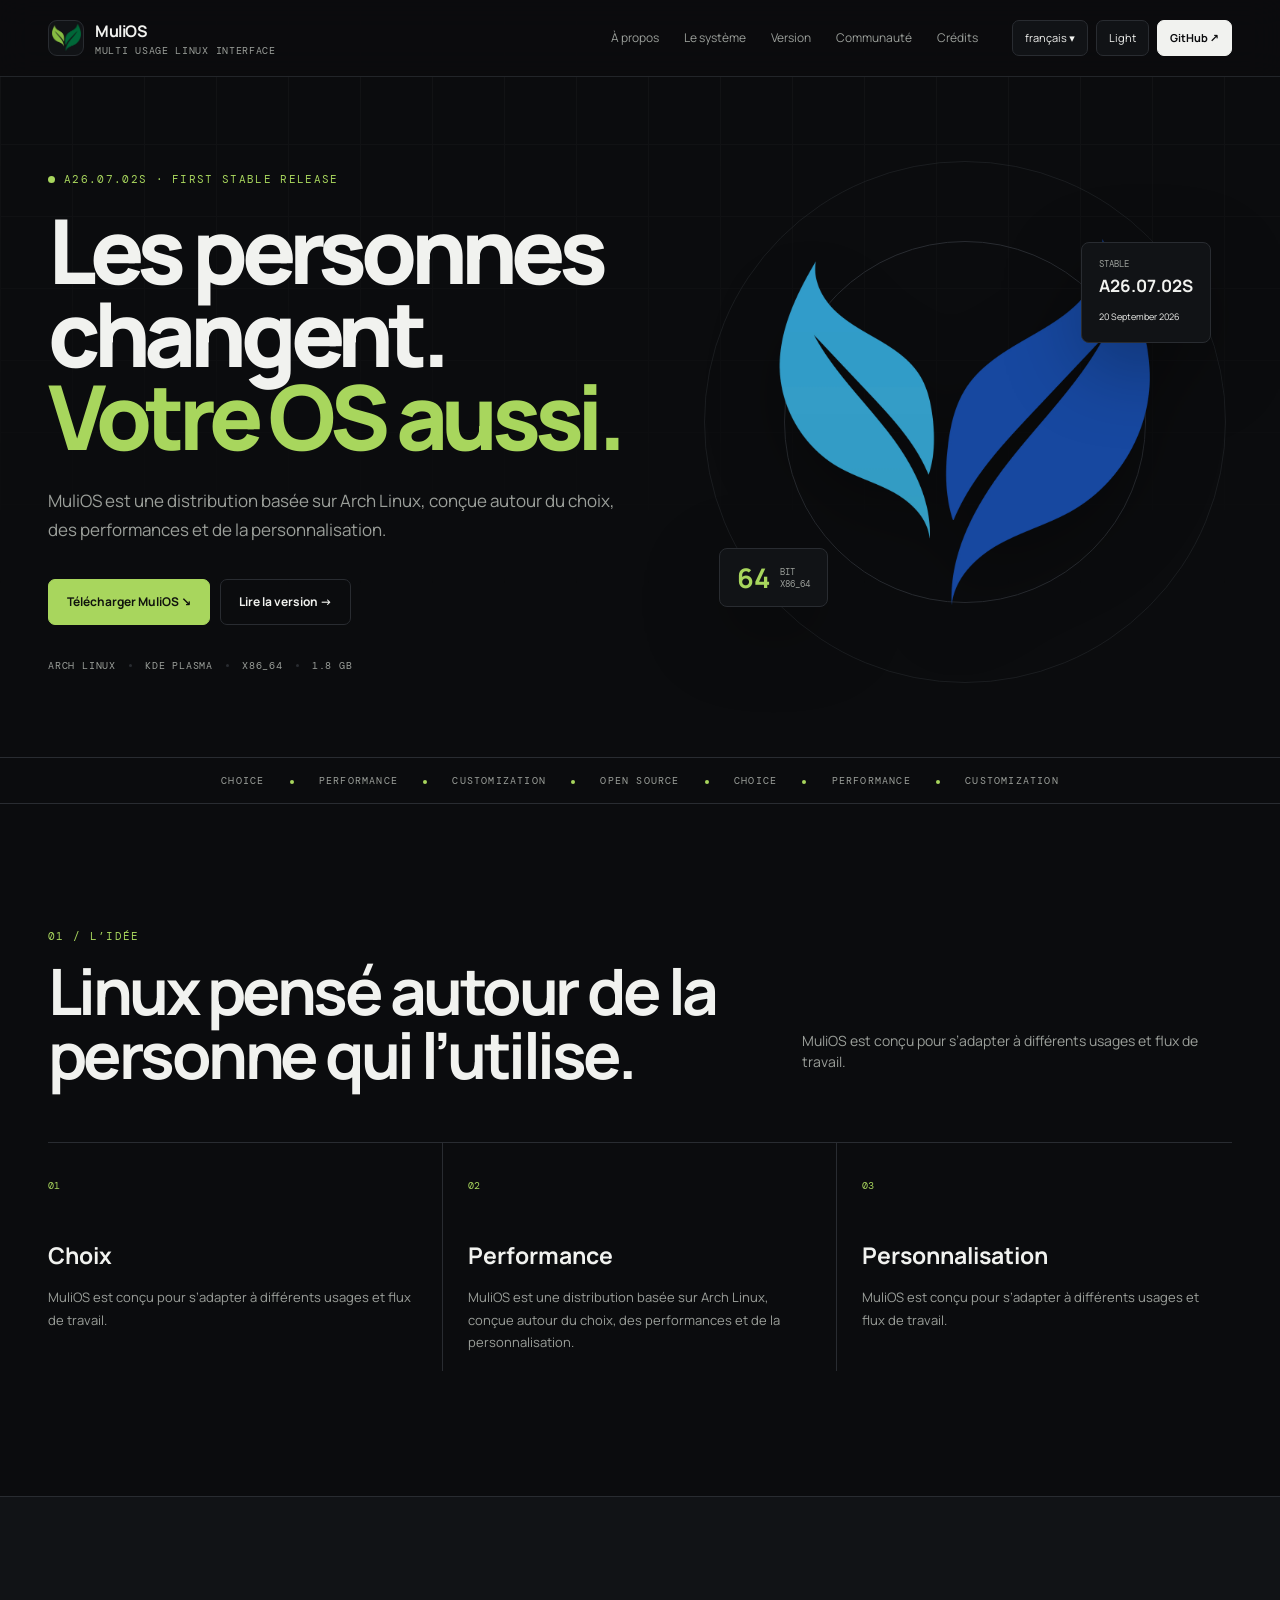
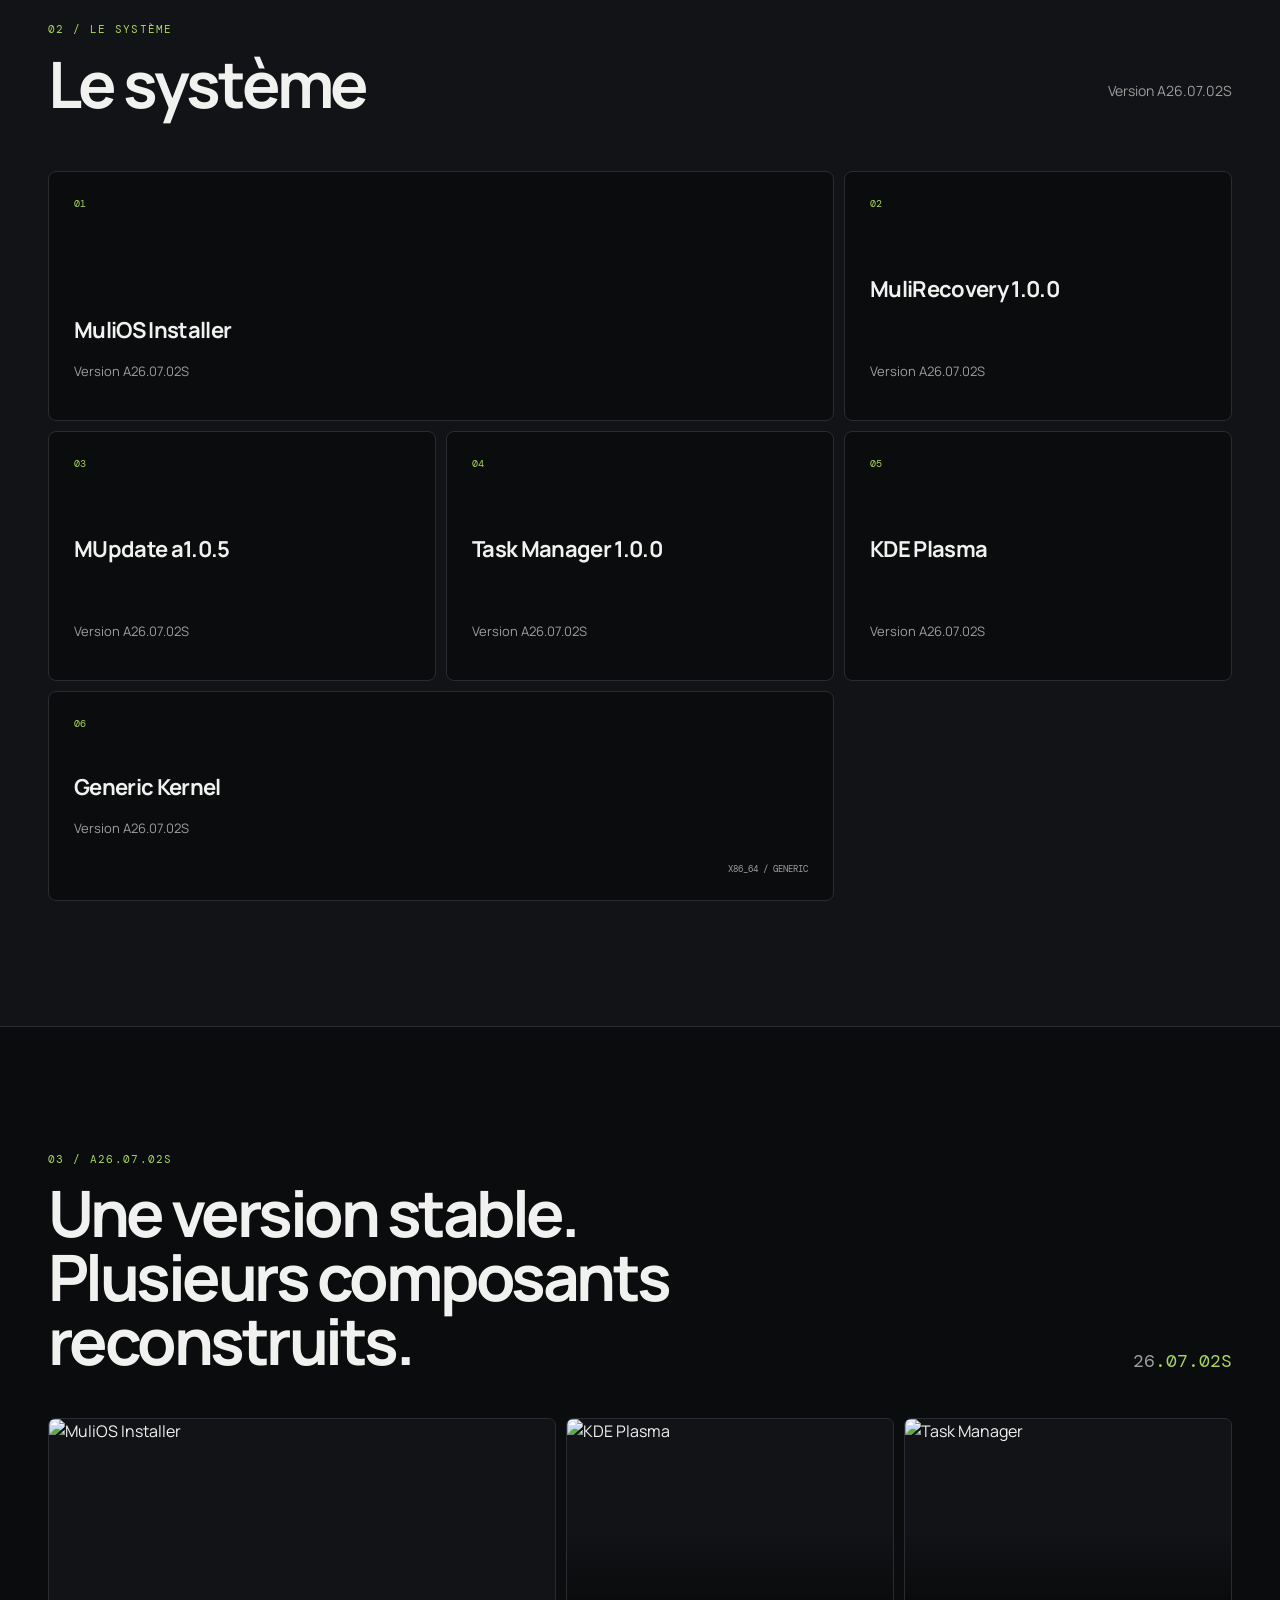
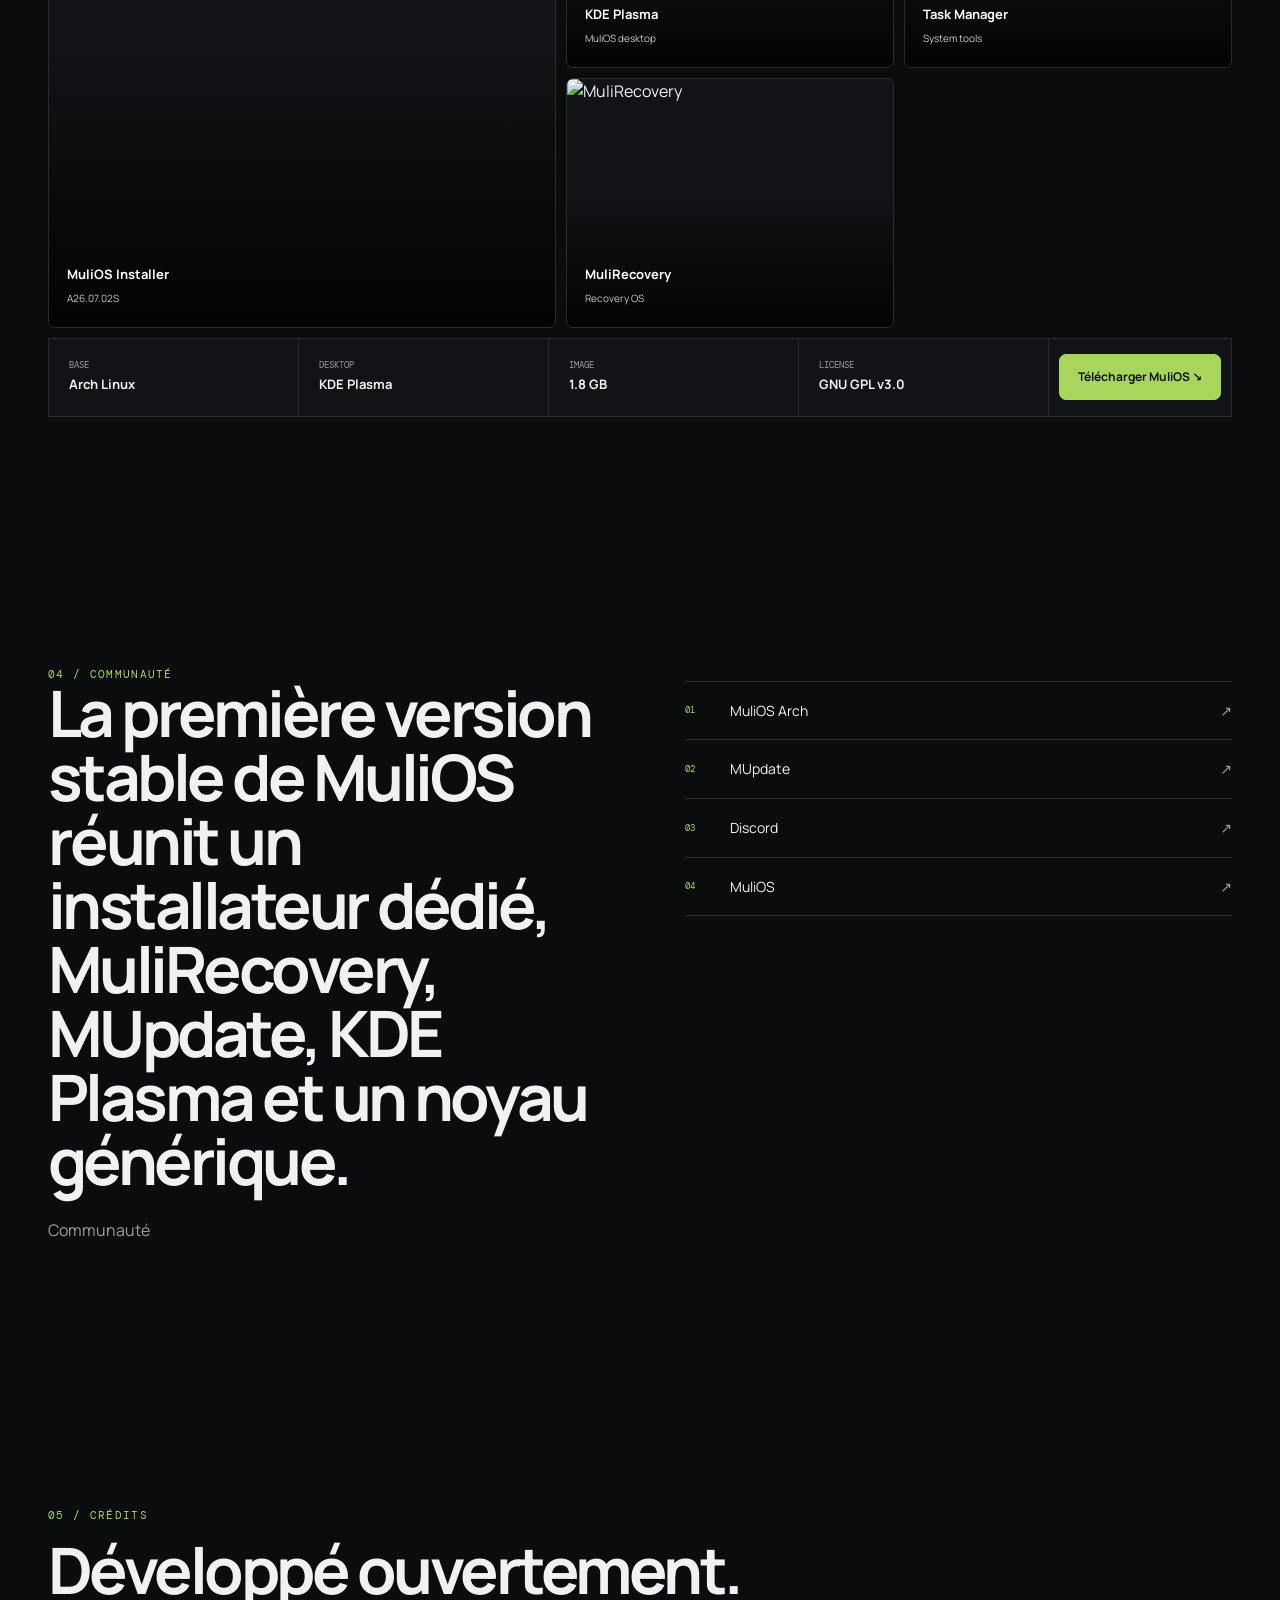
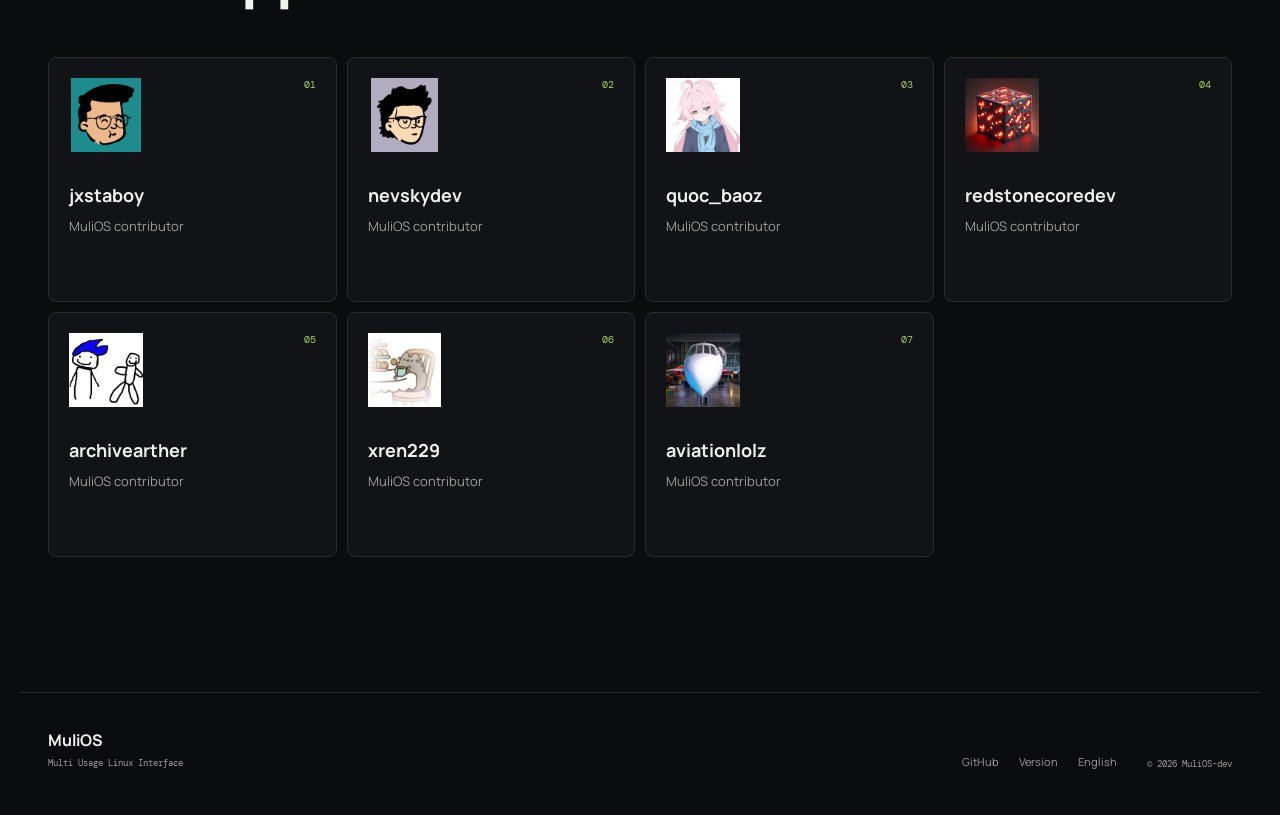
==== commit 897d356f: "Revamp fr-FR website page" ====
--- a/fr-FR/index.html
+++ b/fr-FR/index.html
@@ -1,372 +1,10 @@
-<!DOCTYPE html>
-<html lang="en" data-theme="dark">
-
-<head>
-    <meta charset="UTF-8">
-    <meta name="viewport" content="width=device-width, initial-scale=1.0">
-
-    <title>MuliOS — Multi Usage Linux Interface</title>
-
-    <meta name="description"
-        content="MuliOS is a modern Linux distribution currently in active development. Built for performance, simplicity and flexibility.">
-
-    <link rel="preconnect" href="https://fonts.googleapis.com">
-    <link rel="preconnect" href="https://fonts.gstatic.com" crossorigin>
-
-    <link href="https://fonts.googleapis.com/css2?family=Inter:wght@300;400;500;600;700;800;900&display=swap"
-        rel="stylesheet">
-
-    <link rel="stylesheet" href="styles.css">
-</head>
-
-<body>
-
-    <!-- Background -->
-    <div class="background">
-        <div class="blur blur-one"></div>
-        <div class="blur blur-two"></div>
-        <div class="grid"></div>
-    </div>
-
-    <!-- Navigation -->
-    <header>
-
-        <nav class="navbar">
-
-            <div class="logo">
-
-                <div class="logo-icon">
-                    <img src="logo.png" alt="MuliOS Logo">
-                </div>
-
-                <div class="logo-text">
-
-                    <h2>MuliOS</h2>
-                    <span>Interface Linux polyvalente</span>
-
-                </div>
-
-            </div>
-
-            <div class="nav-links">
-
-                <a href="#about">À propos</a>
-                <a href="#features">Fonctionnalités</a>
-                <a href="#community">Communauté</a>
-                <a href="#credits">Crédits</a>
-
-            </div>
-
-            <div class="nav-buttons">
-
-                <div class="language-switcher">
-                    <button class="lang-toggle" type="button" aria-expanded="false">
-                        <span class="lang-current">Français</span>
-                        <span class="lang-caret">▾</span>
-                    </button>
-                    <div class="lang-menu" role="menu">
-                        <button type="button" class="lang-option" data-locale="en">English</button>
-                        <button type="button" class="lang-option active" data-locale="fr-FR">Français</button>
-                        <button type="button" class="lang-option" data-locale="nb-NB">Norsk</button>
-                        <button type="button" class="lang-option" data-locale="ru-RU">Русский</button>
-                        <button type="button" class="lang-option" data-locale="sv-SE">Svenska</button>
-                        <button type="button" class="lang-option" data-locale="vi-VN">Tiếng Việt</button>
-                    </div>
-                </div>
-
-                <button id="themeToggle">
-                    🌙
-                </button>
-
-                <a href="https://github.com/MuliOS-dev/MuliOS-Arch" class="github-btn">
-                    GitHub
-                </a>
-
-            </div>
-
-        </nav>
-
-    </header>
-
-    <!-- Hero -->
-    <main>
-
-        <section class="hero">
-
-    <div class="hero-content">
-
-        <span class="hero-badge">
-            Multi Usage Linux Interface
-        </span>
-
-        <h1>
-            MuliOS
-        </h1>
-
-        <p>
-            Une distribution Linux moderne axée sur la simplicité,
-            les performances et la flexibilité.
-            Conçue pour les développeurs, les créateurs de contenu et les utilisateurs du quotidien.
-        </p>
-
-        <div class="hero-buttons">
-
-            <a href="#about" class="primary">
-                En savoir plus
-            </a>
-
-            <a href="https://github.com/MuliOS-dev/MuliOS-Arch" target="_blank" class="secondary">
-                GitHub
-            </a>
-
-        </div>
-
-    </div>
-
-</section>
-        <!-- About -->
-
-        <section id="about" class="about">
-
-            <div class="section-title">
-
-                <small>À PROPOS</small>
-
-                <h2>
-                    Conçue pour être simple,
-                    puissante et adaptable.
-                </h2>
-
-            </div>
-
-            <div class="about-grid">
-
-                <div class="about-card">
-
-                    <h3>Polyvalente</h3>
-
-                    <p>
-
-                        Pensée pour s'adapter à différents usages, que vous développiez des logiciels, créiez du contenu, étudiiez ou naviguiez simplement sur le Web.
-
-                    </p>
-
-                </div>
-
-                <div class="about-card">
-
-                    <h3>Intuitive</h3>
-
-                    <p>
-
-                        Un environnement propre et intuitif, agréable dès le premier démarrage, tout en restant facilement personnalisable.
-
-                    </p>
-
-                </div>
-
-                <div class="about-card">
-
-                    <h3>Communauté</h3>
-
-                    <p>
-
-                       MuliOS évolue grâce aux retours de sa communauté, aux contributions open source et à une amélioration continue.
-
-                    </p>
-
-                </div>
-
-            </div>
-
-        </section>
-
-        <!-- Features -->
-
-        <section id="features" class="features">
-
-            <div class="section-title">
-
-                <small>FONCTIONNALITÉS</small>
-
-                <h2>
-                    Ce que MuliOS a pour objectif d'offrir
-                </h2>
-
-            </div>
-
-            <div class="feature-grid">
-
-                <article class="feature-card">
-
-                    <h3>Usage général</h3>
-
-                    <p>
-
-                        Conçue pour répondre aux besoins de l'informatique quotidienne, du développement, du multimédia et de l'éducation.
-
-                    </p>
-
-                </article>
-
-                <article class="feature-card">
-
-                    <h3>Logiciels</h3>
-
-                    <p>
-
-                        Accédez à une large sélection d'applications et d'outils Linux pour le travail, la création et les tâches du quotidien.
-
-                    </p>
-
-                </article>
-
-                <article class="feature-card">
-
-                    <h3>Sécurisée</h3>
-
-                    <p>
-
-                        Construite selon les meilleures pratiques modernes en matière de sécurité sous Linux.
-
-                    </p>
-
-                </article>
-
-                <article class="feature-card">
-
-                    <h3>Flexible</h3>
-
-                    <p>
-
-                        S'adapte facilement à de nombreux flux de travail et cas d'utilisation.
-
-                    </p>
-
-                </article>
-
-                <article class="feature-card">
-
-                    <h3>Portée par la communauté</h3>
-
-                    <p>
-
-                        Les contributions, les idées et les retours sont toujours les bienvenus.
-
-                    </p>
-
-                </article>
-
-                <article class="feature-card">
-
-                    <h3>Open Source</h3>
-
-                    <p>
-
-                        Développée de manière ouverte afin de favoriser la collaboration, la transparence et la participation de la communauté.
-
-                    </p>
-
-                </article>
-
-            </div>
-
-        </section>
-
-        
-
-        <!-- Community -->
-
-        <section id="community" class="community">
-
-            <div class="community-box">
-
-                <small>COMMUNAUTÉ</small>
-
-                <h2>
-                    Contribuez à façonner MuliOS.
-                </h2>
-
-                <p>
-
-                    MuliOS est toujours en pleine évolution.
-                    Que vous soyez développeur, designer,
-                    testeur ou passionné de Linux,
-                    vos retours et votre participation sont précieux.
-
-                </p>
-
-                <div class="community-buttons">
-
-                    <a href="https://github.com/MuliOS-dev/MuliOS-Arch">
-                        GitHub
-                    </a>
-
-                    <a href="comingsoon.html">
-                        Documentation
-                    </a>
-
-                    <a href="https://discord.gg/3FzUdGbWMf">
-                        Discord
-                    </a>
-
-                </div>
-
-            </div>
-
-        </section>
-
-        <!-- Crédits -->
-
-        <section id="credits" class="credits">
-            <div class="section-title"><small>CRÉDITS</small><h2>Les personnes derrière MuliOS.</h2></div>
-            <div class="credits-grid">
-                <article class="credit-card"><img src="../assets/creditslogos/dev1.png" alt="Contributor 01 logo"><span>01</span><h3>jxstaboy</h3><p>Project Lead; Developer</p></article>
-                <article class="credit-card"><img src="../assets/creditslogos/dev2.png" alt="Contributor 02 logo"><span>02</span><h3>nevskydev</h3><p>Lead Developer; Web and Software Developer; Translation</p></article>
-                <article class="credit-card"><img src="../assets/creditslogos/dev3.png" alt="Contributor 03 logo"><span>03</span><h3>quoc_baoz</h3><p>Developer; Apps Manager; Translation</p></article>
-                <article class="credit-card"><img src="../assets/creditslogos/dev4.webp" alt="Contributor 04 logo"><span>04</span><h3>redstonecoredev</h3><p>Lead Developer; Developer</p></article>
-                <article class="credit-card"><img src="../assets/creditslogos/dev5.png" alt="Contributor 05 logo"><span>05</span><h3>archivearther</h3><p>Developer; Apps Manager</p></article>
-                <article class="credit-card"><img src="../assets/creditslogos/dev6.png" alt="Contributor 06 logo"><span>06</span><h3>xren229</h3><p>Animations</p></article>
-                <article class="credit-card"><img src="../assets/creditslogos/dev7.png" alt="Contributor 07 logo"><span>07</span><h3>aviationlolz</h3><p>Manager</p></article>
-            </div>
-        </section>
-
-    </main>
-
-    <!-- Footer -->
-
-    <footer>
-
-        <div class="footer-content">
-
-            <div>
-
-                <h3>MuliOS</h3>
-
-                <p>
-                    Interface Linux polyvalente
-                </p>
-
-            </div>
-
-            <div>
-
-                <p>
-                    Actuellement en développement actif
-                </p>
-
-                <p>
-                    © 2026 Projet MuliOS
-                </p>
-
-            </div>
-
-        </div>
-
-    </footer>
-
-    <script src="script.js"></script>
-
-</body>
-
-</html>
+<!doctype html><html lang="fr-FR" data-theme="dark"><head><meta charset="utf-8"><meta name="viewport" content="width=device-width,initial-scale=1"><title>MuliOS — Les personnes changent. Votre OS aussi.</title><meta name="description" content="MuliOS est une distribution basée sur Arch Linux, conçue autour du choix, des performances et de la personnalisation."><link rel="stylesheet" href="../styles.css"></head><body>
+<header><nav class="navbar"><a class="logo" href="../index.html"><span class="logo-icon"><img src="../logo.png" alt="MuliOS"></span><span class="logo-text"><h2>MuliOS</h2><span>Multi Usage Linux Interface</span></span></a><div class="nav-links"><a href="#about">À propos</a><a href="#features">Le système</a><a href="#release">Version</a><a href="#community">Communauté</a><a href="#credits">Crédits</a></div><div class="nav-buttons"><div class="language-switcher"><button class="lang-toggle"><span class="lang-current">français</span> ▾</button><div class="lang-menu"><button class="lang-option" data-locale="en">English</button><button class="lang-option" data-locale="fr-FR">Français</button><button class="lang-option" data-locale="nb-NB">Norsk</button><button class="lang-option" data-locale="ru-RU">Русский</button><button class="lang-option" data-locale="sv-SE">Svenska</button><button class="lang-option" data-locale="vi-VN">Tiếng Việt</button></div></div><button id="themeToggle">Light</button><a class="github-btn" href="https://github.com/MuliOS-dev">GitHub ↗</a></div></nav></header>
+<main id="top"><section class="hero"><div><div class="hero-kicker"><span></span>A26.07.02S · FIRST STABLE RELEASE</div><h1>Les personnes changent.<br><em>Votre OS aussi.</em></h1><p>MuliOS est une distribution basée sur Arch Linux, conçue autour du choix, des performances et de la personnalisation.</p><div class="hero-buttons"><a class="primary" href="https://github.com/MuliOS-dev/MuliOS-Arch/releases/download/A26.07.02S/MuliOS-26.07.02S-x86_64.iso">Télécharger MuliOS ↘</a><a class="secondary" href="../arch-a26.html">Lire la version →</a></div><div class="hero-meta"><span>ARCH LINUX</span><i></i><span>KDE PLASMA</span><i></i><span>X86_64</span><i></i><span>1.8 GB</span></div></div><div class="hero-visual"><img src="../ArchMuli-nobg.png" alt="MuliOS Arch"><div class="release-float"><small>STABLE</small><strong>A26.07.02S</strong><span>20 September 2026</span></div><div class="system-float"><b>64</b><span>bit<br>x86_64</span></div></div></section>
+<div class="ticker"><div>CHOICE <i></i> PERFORMANCE <i></i> CUSTOMIZATION <i></i> OPEN SOURCE <i></i> CHOICE <i></i> PERFORMANCE <i></i> CUSTOMIZATION</div></div>
+<section id="about" class="section"><div class="section-label">01 / L’idée</div><div class="section-heading"><h2>Linux pensé autour de la personne qui l’utilise.</h2><p>MuliOS est conçu pour s’adapter à différents usages et flux de travail.</p></div><div class="principles"><article><small>01</small><h3>Choix</h3><p>MuliOS est conçu pour s’adapter à différents usages et flux de travail.</p></article><article><small>02</small><h3>Performance</h3><p>MuliOS est une distribution basée sur Arch Linux, conçue autour du choix, des performances et de la personnalisation.</p></article><article><small>03</small><h3>Personnalisation</h3><p>MuliOS est conçu pour s’adapter à différents usages et flux de travail.</p></article></div></section>
+<section id="features" class="section dark-section"><div class="section-label">02 / Le système</div><div class="section-heading"><h2>Le système</h2><p>Version A26.07.02S</p></div><div class="feature-grid"><article class="feature-card feature-big"><small>01</small><div><h3>MuliOS Installer</h3><p>Version A26.07.02S</p></div></article><article class="feature-card"><small>02</small><h3>MuliRecovery 1.0.0</h3><p>Version A26.07.02S</p></article><article class="feature-card"><small>03</small><h3>MUpdate a1.0.5</h3><p>Version A26.07.02S</p></article><article class="feature-card"><small>04</small><h3>Task Manager 1.0.0</h3><p>Version A26.07.02S</p></article><article class="feature-card"><small>05</small><h3>KDE Plasma</h3><p>Version A26.07.02S</p></article><article class="feature-card feature-wide"><small>06</small><div><h3>Generic Kernel</h3><p>Version A26.07.02S</p></div><b class="mono-tag">X86_64 / GENERIC</b></article></div></section>
+<section id="release" class="section"><div class="section-label">03 / A26.07.02S</div><div class="release-heading"><h2>Une version stable. Plusieurs composants reconstruits.</h2><div>26<span>.07.02S</span></div></div><div class="gallery"><figure class="gallery-main"><img src="https://github.com/user-attachments/assets/d5a62d0b-136e-4f10-8461-d2a0802ea5ed" alt="MuliOS Installer"><figcaption><b>MuliOS Installer</b><span>A26.07.02S</span></figcaption></figure><figure><img src="https://github.com/user-attachments/assets/cc61fa9e-3878-4765-80bf-296596acb658" alt="KDE Plasma"><figcaption><b>KDE Plasma</b><span>MuliOS desktop</span></figcaption></figure><figure><img src="https://github.com/user-attachments/assets/40b99320-a196-448b-b2e3-ae899f05d13c" alt="Task Manager"><figcaption><b>Task Manager</b><span>System tools</span></figcaption></figure><figure><img src="https://github.com/user-attachments/assets/1ea41a14-3edd-4df4-a9ca-68c87b9704b5" alt="MuliRecovery"><figcaption><b>MuliRecovery</b><span>Recovery OS</span></figcaption></figure></div><div class="release-bar"><div><small>BASE</small><b>Arch Linux</b></div><div><small>DESKTOP</small><b>KDE Plasma</b></div><div><small>IMAGE</small><b>1.8 GB</b></div><div><small>LICENSE</small><b>GNU GPL v3.0</b></div><a class="primary" href="https://github.com/MuliOS-dev/MuliOS-Arch/releases/download/A26.07.02S/MuliOS-26.07.02S-x86_64.iso">Télécharger MuliOS ↘</a></div></section>
+<section id="community" class="section"><div class="section-label">04 / Communauté</div><div class="community-layout"><div><h2>La première version stable de MuliOS réunit un installateur dédié, MuliRecovery, MUpdate, KDE Plasma et un noyau générique.</h2><p>Communauté</p></div><div class="community-links"><a href="https://github.com/MuliOS-dev/MuliOS-Arch"><span>01</span>MuliOS Arch <b>↗</b></a><a href="https://github.com/MuliOS-dev/update"><span>02</span>MUpdate <b>↗</b></a><a href="https://discord.gg/3FzUdGbWMf"><span>03</span>Discord <b>↗</b></a><a href="https://github.com/MuliOS-dev"><span>04</span>MuliOS <b>↗</b></a></div></div></section>
+<section id="credits" class="section credits"><div class="section-label">05 / Crédits</div><div class="section-heading"><h2>Développé ouvertement.</h2></div><div class="credits-grid"><article class="credit-card"><img src="../assets/creditslogos/dev1.png" alt=""><span>01</span><h3>jxstaboy</h3><p>MuliOS contributor</p></article><article class="credit-card"><img src="../assets/creditslogos/dev2.png" alt=""><span>02</span><h3>nevskydev</h3><p>MuliOS contributor</p></article><article class="credit-card"><img src="../assets/creditslogos/dev3.png" alt=""><span>03</span><h3>quoc_baoz</h3><p>MuliOS contributor</p></article><article class="credit-card"><img src="../assets/creditslogos/dev4.webp" alt=""><span>04</span><h3>redstonecoredev</h3><p>MuliOS contributor</p></article><article class="credit-card"><img src="../assets/creditslogos/dev5.png" alt=""><span>05</span><h3>archivearther</h3><p>MuliOS contributor</p></article><article class="credit-card"><img src="../assets/creditslogos/dev6.png" alt=""><span>06</span><h3>xren229</h3><p>MuliOS contributor</p></article><article class="credit-card"><img src="../assets/creditslogos/dev7.png" alt=""><span>07</span><h3>aviationlolz</h3><p>MuliOS contributor</p></article></div></section></main>
+<footer><div class="footer-brand"><strong>MuliOS</strong><span>Multi Usage Linux Interface</span></div><div class="footer-links"><a href="https://github.com/MuliOS-dev">GitHub</a><a href="../arch-a26.html">Version</a><a href="../index.html">English</a></div><small>© 2026 MuliOS-dev</small></footer><script src="../script.js"></script></body></html>
--- a/styles.css
+++ b/styles.css
@@ -0,0 +1,33 @@
+@import url('https://fonts.googleapis.com/css2?family=DM+Mono:wght@400;500&family=Manrope:wght@400;500;600;700;800&display=swap');
+
+:root{
+  --bg:#0b0c0e; --panel:#111316; --panel-2:#17191d; --text:#f1f2ef; --muted:#9b9f9a;
+  --line:#292c31; --accent:#a8d65d; --accent-2:#d8ff9a; --shadow:0 24px 80px rgba(0,0,0,.28);
+}
+[data-theme="light"]{
+  --bg:#f4f4f1; --panel:#ffffff; --panel-2:#eceee9; --text:#10120f; --muted:#666b64;
+  --line:#d9ddd5; --accent:#6d9e2d; --accent-2:#426713; --shadow:0 24px 70px rgba(20,25,10,.1);
+}
+*{box-sizing:border-box}html{scroll-behavior:smooth}body{margin:0;background:var(--bg);color:var(--text);font-family:Manrope,system-ui,sans-serif;line-height:1.55}
+a{color:inherit;text-decoration:none}button{font:inherit}img{max-width:100%;display:block}
+body:before{content:"";position:fixed;inset:0;pointer-events:none;opacity:.035;background-image:linear-gradient(var(--text) 1px,transparent 1px),linear-gradient(90deg,var(--text) 1px,transparent 1px);background-size:72px 72px;mask-image:linear-gradient(to bottom,black,transparent 72%);z-index:-1}
+header{position:sticky;top:0;z-index:20;border-bottom:1px solid color-mix(in srgb,var(--line) 80%,transparent);background:color-mix(in srgb,var(--bg) 91%,transparent);backdrop-filter:blur(16px)}
+.navbar{max-width:1240px;margin:auto;min-height:76px;padding:0 28px;display:flex;align-items:center;gap:34px}
+.logo{display:flex;align-items:center;gap:11px;margin-right:auto}.logo-icon{width:36px;height:36px;border:1px solid var(--line);border-radius:9px;display:grid;place-items:center;overflow:hidden;background:var(--panel)}.logo-icon img{width:29px;height:29px;object-fit:contain}.logo-text h2{font-size:16px;margin:0;letter-spacing:-.03em}.logo-text span{display:block;font:10px "DM Mono",monospace;color:var(--muted);text-transform:uppercase;letter-spacing:.07em}
+.nav-links{display:flex;gap:25px;font-size:12px;color:var(--muted)}.nav-links a:hover,.nav-links a.active{color:var(--text)}
+.nav-buttons{display:flex;align-items:center;gap:8px}.nav-buttons button,.github-btn{height:36px;border:1px solid var(--line);background:var(--panel);color:var(--text);border-radius:7px;padding:0 12px;font-size:11px}.github-btn{display:grid;place-items:center;background:var(--text);color:var(--bg);border-color:var(--text);font-weight:700}
+.language-switcher{position:relative}.lang-menu{display:none;position:absolute;right:0;top:44px;width:150px;padding:5px;background:var(--panel);border:1px solid var(--line);border-radius:8px;box-shadow:var(--shadow)}.language-switcher.open .lang-menu{display:grid}.lang-option{width:100%;border:0!important;background:none!important;text-align:left!important}.lang-option.active{color:var(--accent)!important}
+main{overflow:hidden}.hero{max-width:1240px;margin:auto;min-height:680px;padding:90px 28px 80px;display:grid;grid-template-columns:1.05fr .95fr;gap:60px;align-items:center}.hero-kicker,.section-label{font:11px "DM Mono",monospace;letter-spacing:.12em;color:var(--accent);text-transform:uppercase}.hero-kicker span{display:inline-block;width:7px;height:7px;border-radius:50%;background:var(--accent);margin-right:9px}.hero h1{font-size:clamp(58px,7vw,102px);line-height:.93;letter-spacing:-.07em;margin:22px 0 28px;font-weight:800}.hero h1 em,.section-heading em,.release-heading em,.quote em{font-style:normal;color:var(--accent)}.hero p{max-width:590px;color:var(--muted);font-size:17px;line-height:1.75}.hero-buttons{display:flex;gap:10px;margin:34px 0}.primary,.secondary{min-height:46px;padding:0 18px;border-radius:7px;display:inline-flex;align-items:center;justify-content:center;gap:18px;font-size:12px;font-weight:700;border:1px solid var(--line)}.primary{background:var(--accent);color:#10130d;border-color:var(--accent)}.secondary{background:transparent}.hero-meta{display:flex;gap:13px;align-items:center;color:var(--muted);font:10px "DM Mono",monospace;letter-spacing:.08em}.hero-meta i{width:3px;height:3px;background:var(--line);border-radius:50%}
+.hero-visual{min-height:500px;position:relative;display:grid;place-items:center}.hero-visual:after{content:"";position:absolute;width:360px;height:360px;border-radius:50%;border:1px solid var(--line)}.hero-visual:before{content:"";position:absolute;width:520px;height:520px;border-radius:50%;border:1px solid color-mix(in srgb,var(--line) 55%,transparent)}.hero-visual img{position:relative;z-index:2;width:min(390px,70%);filter:drop-shadow(0 30px 35px rgba(0,0,0,.3))}
+.release-float,.system-float{position:absolute;z-index:4;background:var(--panel);border:1px solid var(--line);box-shadow:var(--shadow);padding:15px 17px;border-radius:8px}.release-float{right:4%;top:14%}.release-float small,.system-float span{display:block;font:9px "DM Mono",monospace;color:var(--muted);text-transform:uppercase}.release-float strong{display:block;font-size:17px;margin:3px 0}.release-float span{font-size:9px}.system-float{left:4%;bottom:13%;display:flex;gap:10px;align-items:center}.system-float b{font-size:27px;line-height:1;color:var(--accent)}
+.ticker{border-block:1px solid var(--line);white-space:nowrap;overflow:hidden;font:10px "DM Mono",monospace;color:var(--muted);letter-spacing:.12em}.ticker div{padding:16px 0;text-align:center}.ticker i{display:inline-block;width:4px;height:4px;border-radius:50%;background:var(--accent);margin:0 18px;vertical-align:middle}
+.section{max-width:1240px;margin:auto;padding:125px 28px}.section-heading{display:flex;justify-content:space-between;gap:50px;align-items:end;margin:16px 0 55px}.section-heading h2,.release-heading h2,.community-layout h2{font-size:clamp(38px,5vw,68px);line-height:1;letter-spacing:-.055em;margin:0;max-width:700px}.section-heading p{max-width:430px;color:var(--muted);font-size:14px}.principles{display:grid;grid-template-columns:repeat(3,1fr);border-top:1px solid var(--line)}.principles article{padding:28px 25px 5px 0;border-right:1px solid var(--line)}.principles article+article{padding-left:25px}.principles article:last-child{border:0}.principles small,.feature-card small,.credit-card span{font:10px "DM Mono",monospace;color:var(--accent)}.principles h3{font-size:23px;margin:42px 0 10px}.principles p,.feature-card p,.credit-card p{color:var(--muted);font-size:13px;line-height:1.7}
+.dark-section{max-width:none;background:var(--panel);border-block:1px solid var(--line)}.dark-section>*{max-width:1184px;margin-left:auto;margin-right:auto}.feature-grid{display:grid;grid-template-columns:repeat(12,1fr);gap:10px}.feature-card{grid-column:span 4;min-height:250px;padding:25px;border:1px solid var(--line);background:var(--bg);border-radius:8px;display:flex;flex-direction:column;justify-content:space-between}.feature-card h3{font-size:22px;letter-spacing:-.03em;margin:30px 0 8px}.feature-big{grid-column:span 8}.feature-wide{grid-column:span 8;min-height:210px;position:relative}.mono-tag{font:9px "DM Mono",monospace;color:var(--muted);align-self:flex-end}
+.release-heading{display:flex;justify-content:space-between;align-items:end;margin:15px 0 45px}.release-heading>div{font:18px "DM Mono",monospace;color:var(--muted)}.release-heading>div span{color:var(--accent)}.gallery{display:grid;grid-template-columns:1.55fr 1fr 1fr;grid-template-rows:250px 250px;gap:10px}.gallery figure{margin:0;position:relative;overflow:hidden;border-radius:7px;border:1px solid var(--line);background:var(--panel)}.gallery-main{grid-row:span 2}.gallery img{width:100%;height:100%;object-fit:cover}.gallery figure:after{content:"";position:absolute;inset:45% 0 0;background:linear-gradient(transparent,rgba(0,0,0,.85))}.gallery figcaption{position:absolute;z-index:2;bottom:18px;left:18px;color:#fff}.gallery figcaption b{display:block;font-size:13px}.gallery figcaption span{font-size:10px;color:#c7cbc5}.release-bar{margin-top:10px;border:1px solid var(--line);display:grid;grid-template-columns:repeat(4,1fr) auto;align-items:center;background:var(--panel)}.release-bar div{padding:20px;border-right:1px solid var(--line)}.release-bar small{display:block;font:9px "DM Mono",monospace;color:var(--muted)}.release-bar b{font-size:13px}.release-bar .primary{margin:10px}
+.quote{border-block:1px solid var(--line);background:var(--accent);color:#10130d}.quote-inner{max-width:1240px;margin:auto;padding:115px 28px}.quote-inner>span{font-size:70px;line-height:.5}.quote h2{font-size:clamp(46px,7vw,90px);line-height:.95;letter-spacing:-.065em;margin:25px 0}.quote h2 em{color:#28410c}.quote p{font:10px "DM Mono",monospace;text-transform:uppercase;letter-spacing:.1em}
+.community-layout{display:grid;grid-template-columns:1fr 1fr;gap:90px}.community-layout p{color:var(--muted);max-width:500px;margin-top:25px}.community-links{border-top:1px solid var(--line)}.community-links a{display:grid;grid-template-columns:45px 1fr auto;align-items:center;padding:18px 0;border-bottom:1px solid var(--line);font-size:14px}.community-links span{font:9px "DM Mono",monospace;color:var(--accent)}.community-links b{font-weight:400;color:var(--muted)}
+.credits{padding-bottom:135px}.credits-grid{display:grid;grid-template-columns:repeat(4,1fr);gap:10px}.credit-card{min-height:245px;border:1px solid var(--line);border-radius:8px;padding:20px;background:var(--panel);position:relative;overflow:hidden}.credit-card img{width:74px;height:74px;object-fit:contain;margin-bottom:30px}.credit-card h3{font-size:18px;margin:5px 0}.credit-card p{margin:0}.credit-card span{position:absolute;top:20px;right:20px}
+footer{border-top:1px solid var(--line);max-width:1240px;margin:auto;padding:35px 28px 45px;display:grid;grid-template-columns:1fr auto auto;gap:30px;align-items:end;color:var(--muted);font-size:11px}.footer-brand strong{color:var(--text);font-size:16px;display:block}.footer-brand span{font:9px "DM Mono",monospace}.footer-links{display:flex;gap:20px}.footer-links a:hover{color:var(--text)}footer small{font:9px "DM Mono",monospace}
+.release-page{max-width:1240px;margin:auto;padding:90px 28px 120px}.release-page .back{font:10px "DM Mono",monospace;color:var(--muted)}.release-page h1{font-size:clamp(55px,8vw,100px);letter-spacing:-.07em;line-height:.92;margin:28px 0 20px}.release-page .lead{max-width:720px;color:var(--muted);font-size:17px}.release-hero{margin:55px 0 70px;border:1px solid var(--line);background:var(--panel);padding:8px;border-radius:9px}.release-hero img{width:100%;max-height:650px;object-fit:cover;border-radius:5px}.release-section{border-top:1px solid var(--line);padding:55px 0}.release-section h2{font-size:31px;letter-spacing:-.04em;margin:0 0 12px}.release-section p{max-width:760px;color:var(--muted)}.release-section ul{max-width:760px;color:var(--muted);line-height:1.9}.release-shot{margin-top:28px;border:1px solid var(--line);padding:7px;background:var(--panel);border-radius:8px}.release-shot img{width:100%;border-radius:4px}.specs{width:100%;border-collapse:collapse;margin-top:30px}.specs td{padding:15px;border-bottom:1px solid var(--line);font-size:13px}.specs td:first-child{color:var(--muted);width:30%}
+@media(max-width:900px){.nav-links{display:none}.hero{grid-template-columns:1fr;padding-top:65px}.hero-visual{min-height:430px}.feature-card,.feature-big,.feature-wide{grid-column:span 6}.credits-grid{grid-template-columns:repeat(2,1fr)}.gallery{grid-template-columns:1fr 1fr;grid-template-rows:260px 260px}.gallery-main{grid-column:span 2;grid-row:auto}.release-bar{grid-template-columns:1fr 1fr}.release-bar .primary{grid-column:span 2}.community-layout{grid-template-columns:1fr;gap:50px}}
+@media(max-width:620px){.navbar{padding:0 16px}.logo-text span{display:none}.github-btn{display:none}.hero,.section,.release-page,.quote-inner{padding-left:18px;padding-right:18px}.hero h1{font-size:54px}.hero-meta{flex-wrap:wrap}.hero-visual:before{width:330px;height:330px}.hero-visual:after{width:240px;height:240px}.hero-visual img{width:240px}.release-float{right:0}.system-float{left:0}.section{padding-top:85px;padding-bottom:85px}.section-heading,.release-heading{display:block}.principles{grid-template-columns:1fr}.principles article,.principles article+article{padding:25px 0;border-right:0;border-bottom:1px solid var(--line)}.feature-card,.feature-big,.feature-wide{grid-column:span 12}.gallery{display:block}.gallery figure{height:260px;margin-bottom:10px}.gallery-main{height:360px!important}.release-bar{grid-template-columns:1fr 1fr}.release-bar div{padding:14px}.credits-grid{grid-template-columns:1fr}.community-layout{gap:35px}footer{grid-template-columns:1fr;padding:28px 18px}.footer-links{flex-wrap:wrap}}
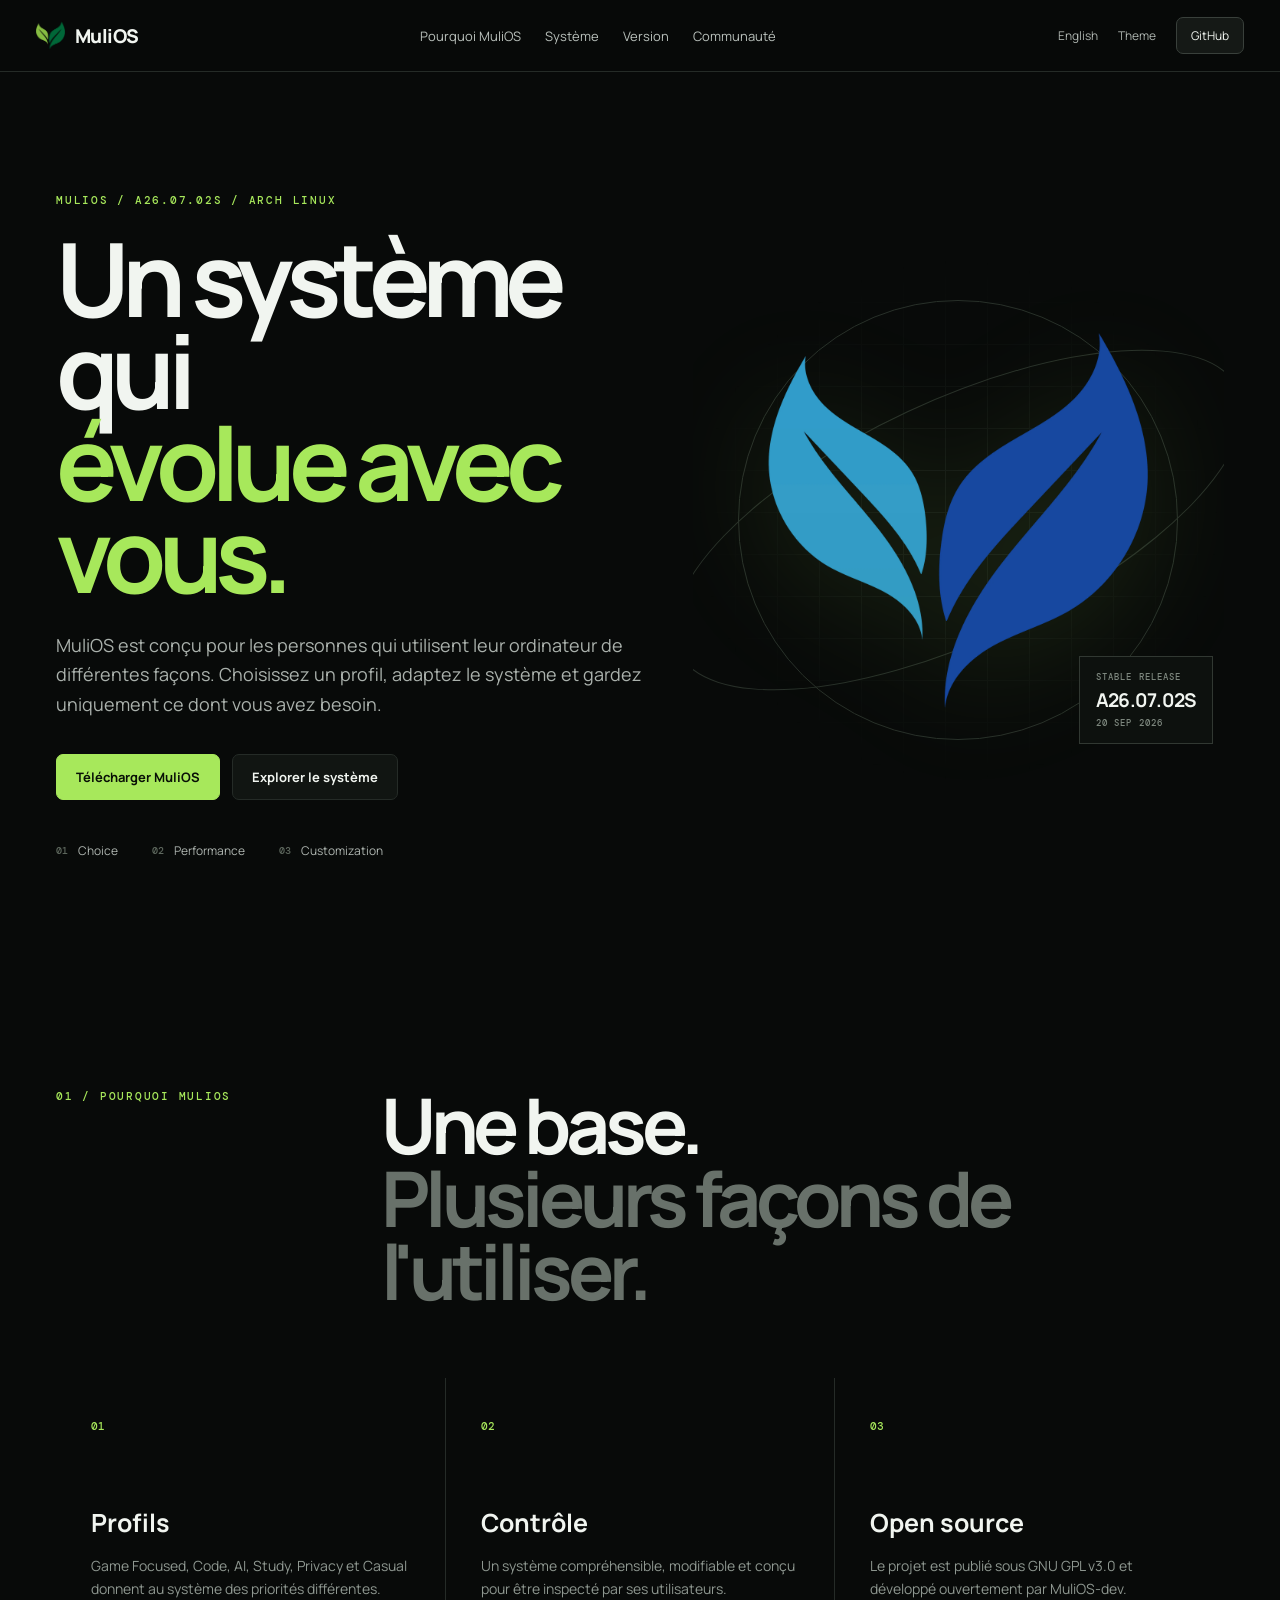
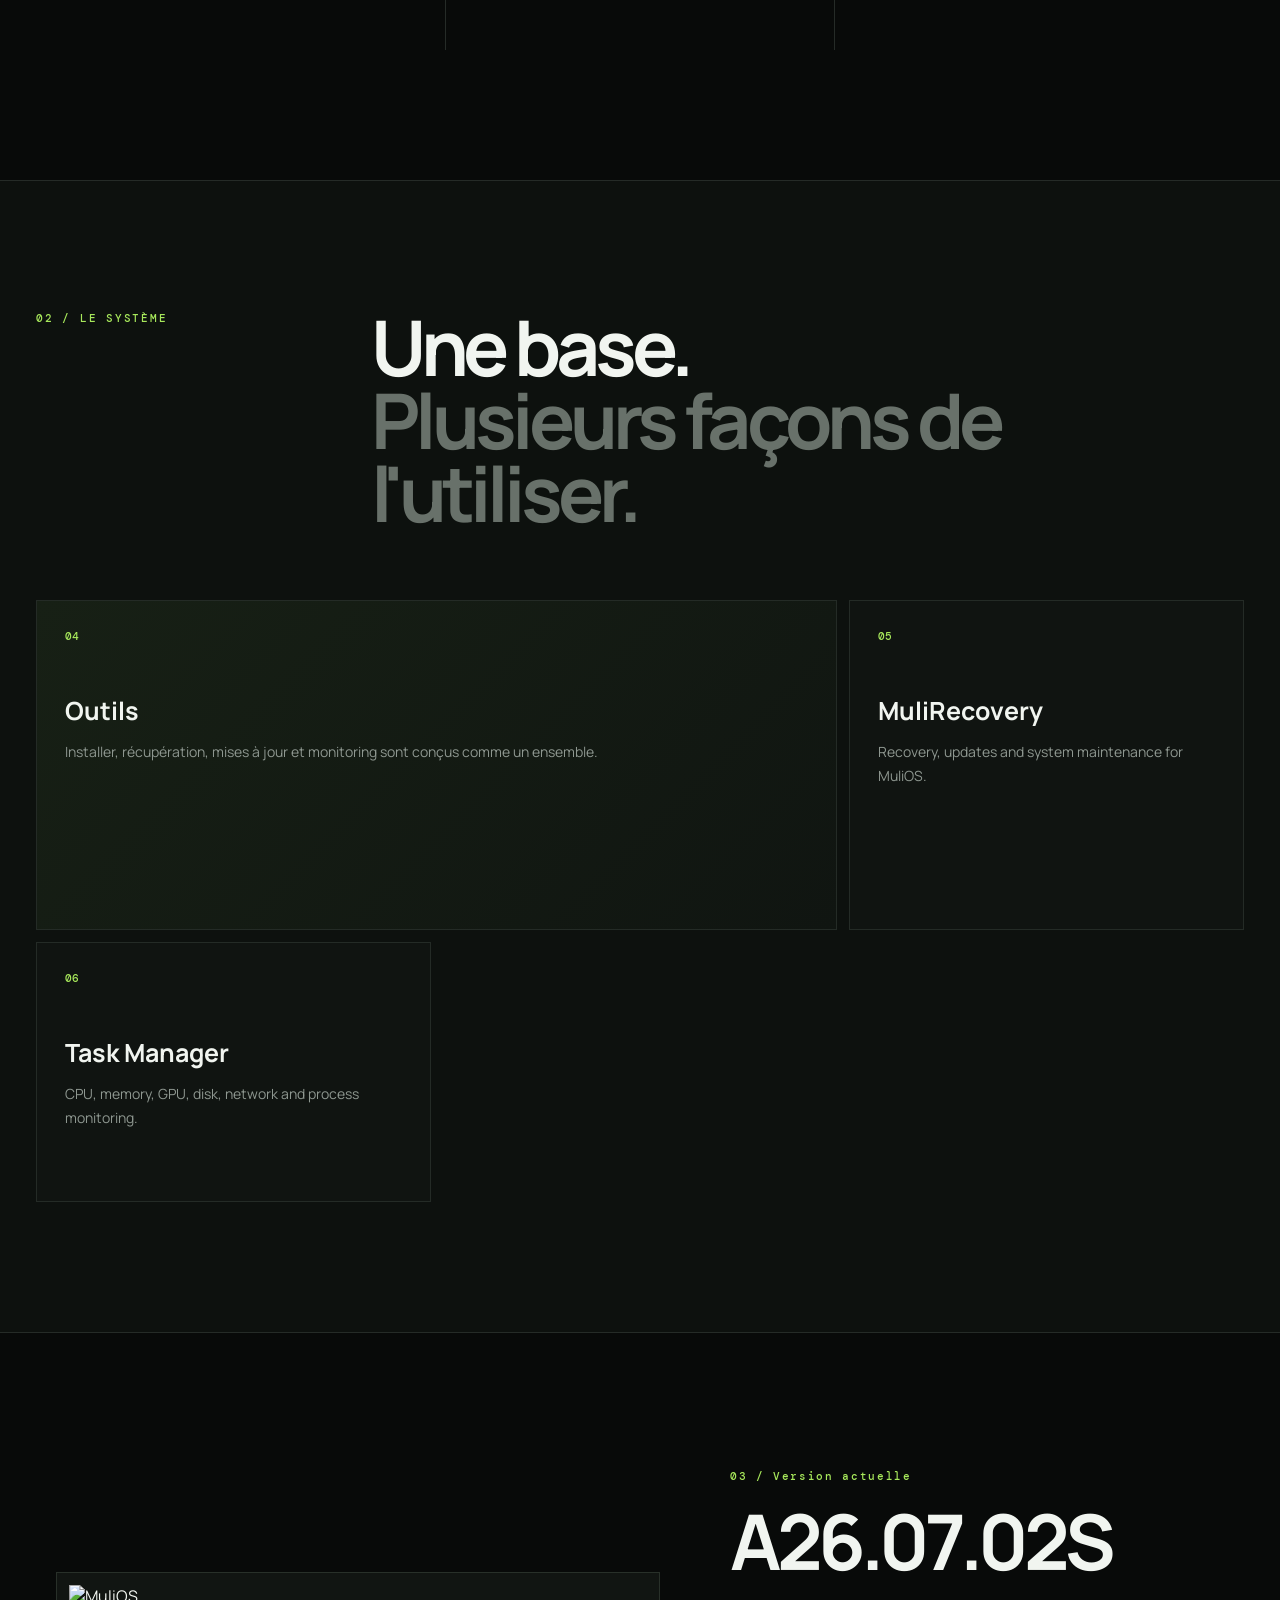
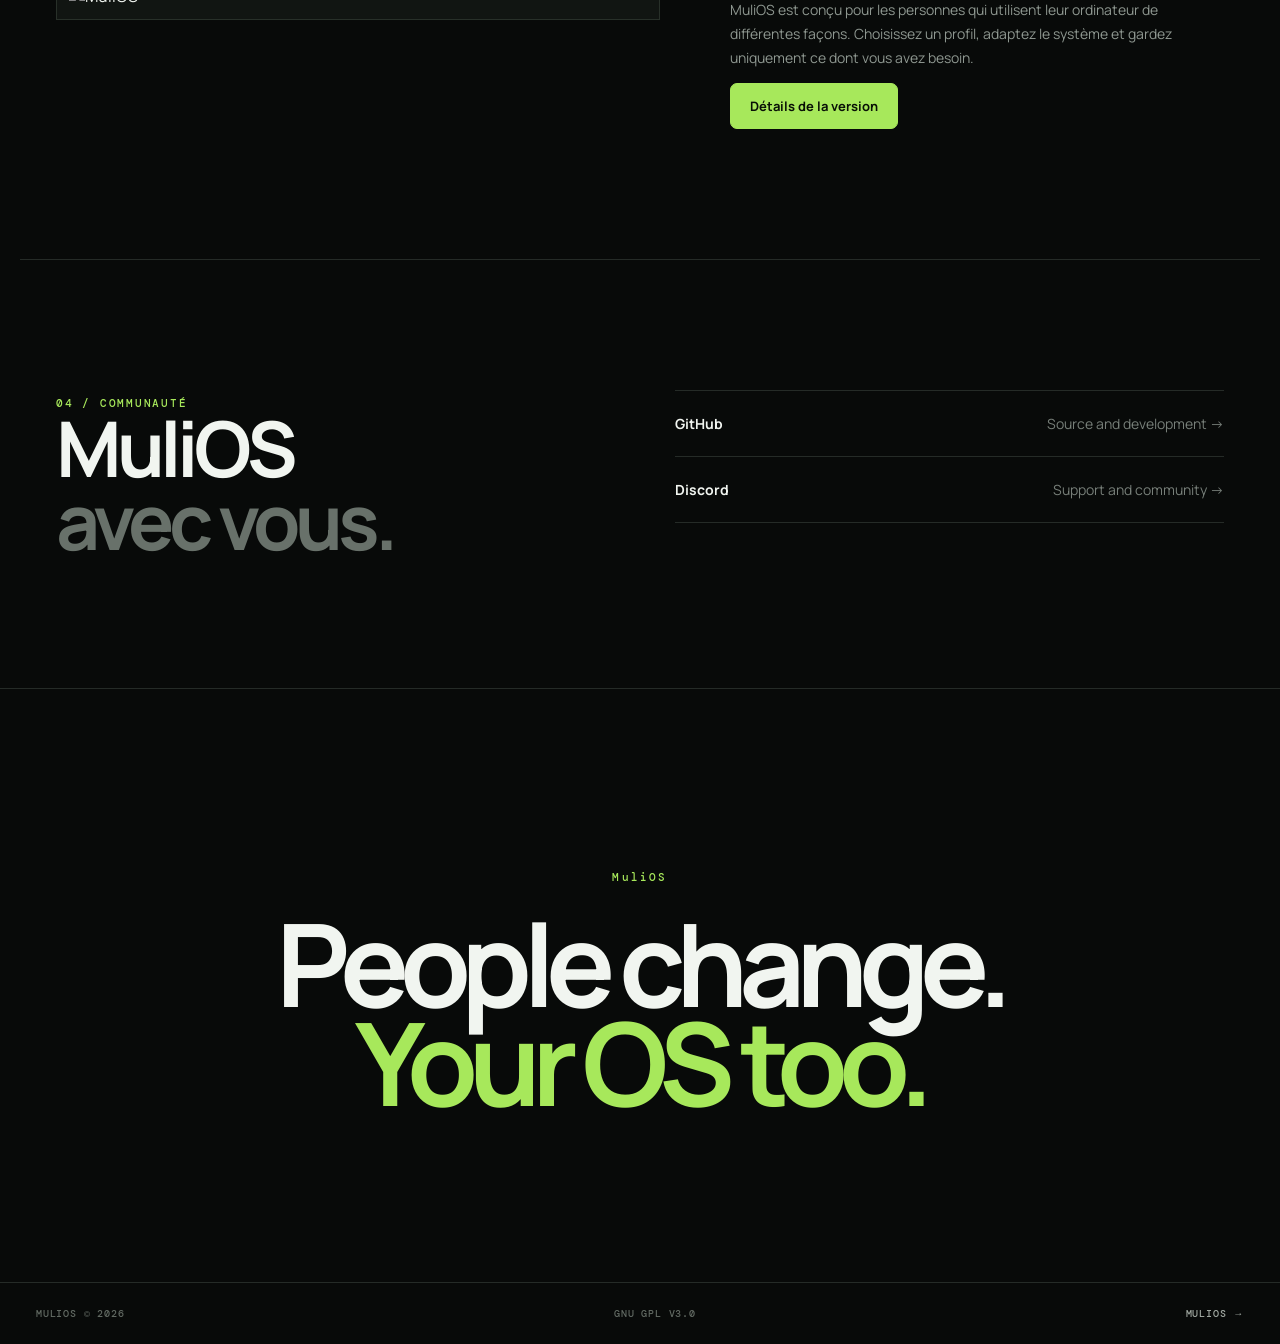
==== commit d740ab37: "Rebuild localized website pages" ====
--- a/fr-FR/index.html
+++ b/fr-FR/index.html
@@ -1,10 +1 @@
-<!doctype html><html lang="fr-FR" data-theme="dark"><head><meta charset="utf-8"><meta name="viewport" content="width=device-width,initial-scale=1"><title>MuliOS — Les personnes changent. Votre OS aussi.</title><meta name="description" content="MuliOS est une distribution basée sur Arch Linux, conçue autour du choix, des performances et de la personnalisation."><link rel="stylesheet" href="../styles.css"></head><body>
-<header><nav class="navbar"><a class="logo" href="../index.html"><span class="logo-icon"><img src="../logo.png" alt="MuliOS"></span><span class="logo-text"><h2>MuliOS</h2><span>Multi Usage Linux Interface</span></span></a><div class="nav-links"><a href="#about">À propos</a><a href="#features">Le système</a><a href="#release">Version</a><a href="#community">Communauté</a><a href="#credits">Crédits</a></div><div class="nav-buttons"><div class="language-switcher"><button class="lang-toggle"><span class="lang-current">français</span> ▾</button><div class="lang-menu"><button class="lang-option" data-locale="en">English</button><button class="lang-option" data-locale="fr-FR">Français</button><button class="lang-option" data-locale="nb-NB">Norsk</button><button class="lang-option" data-locale="ru-RU">Русский</button><button class="lang-option" data-locale="sv-SE">Svenska</button><button class="lang-option" data-locale="vi-VN">Tiếng Việt</button></div></div><button id="themeToggle">Light</button><a class="github-btn" href="https://github.com/MuliOS-dev">GitHub ↗</a></div></nav></header>
-<main id="top"><section class="hero"><div><div class="hero-kicker"><span></span>A26.07.02S · FIRST STABLE RELEASE</div><h1>Les personnes changent.<br><em>Votre OS aussi.</em></h1><p>MuliOS est une distribution basée sur Arch Linux, conçue autour du choix, des performances et de la personnalisation.</p><div class="hero-buttons"><a class="primary" href="https://github.com/MuliOS-dev/MuliOS-Arch/releases/download/A26.07.02S/MuliOS-26.07.02S-x86_64.iso">Télécharger MuliOS ↘</a><a class="secondary" href="../arch-a26.html">Lire la version →</a></div><div class="hero-meta"><span>ARCH LINUX</span><i></i><span>KDE PLASMA</span><i></i><span>X86_64</span><i></i><span>1.8 GB</span></div></div><div class="hero-visual"><img src="../ArchMuli-nobg.png" alt="MuliOS Arch"><div class="release-float"><small>STABLE</small><strong>A26.07.02S</strong><span>20 September 2026</span></div><div class="system-float"><b>64</b><span>bit<br>x86_64</span></div></div></section>
-<div class="ticker"><div>CHOICE <i></i> PERFORMANCE <i></i> CUSTOMIZATION <i></i> OPEN SOURCE <i></i> CHOICE <i></i> PERFORMANCE <i></i> CUSTOMIZATION</div></div>
-<section id="about" class="section"><div class="section-label">01 / L’idée</div><div class="section-heading"><h2>Linux pensé autour de la personne qui l’utilise.</h2><p>MuliOS est conçu pour s’adapter à différents usages et flux de travail.</p></div><div class="principles"><article><small>01</small><h3>Choix</h3><p>MuliOS est conçu pour s’adapter à différents usages et flux de travail.</p></article><article><small>02</small><h3>Performance</h3><p>MuliOS est une distribution basée sur Arch Linux, conçue autour du choix, des performances et de la personnalisation.</p></article><article><small>03</small><h3>Personnalisation</h3><p>MuliOS est conçu pour s’adapter à différents usages et flux de travail.</p></article></div></section>
-<section id="features" class="section dark-section"><div class="section-label">02 / Le système</div><div class="section-heading"><h2>Le système</h2><p>Version A26.07.02S</p></div><div class="feature-grid"><article class="feature-card feature-big"><small>01</small><div><h3>MuliOS Installer</h3><p>Version A26.07.02S</p></div></article><article class="feature-card"><small>02</small><h3>MuliRecovery 1.0.0</h3><p>Version A26.07.02S</p></article><article class="feature-card"><small>03</small><h3>MUpdate a1.0.5</h3><p>Version A26.07.02S</p></article><article class="feature-card"><small>04</small><h3>Task Manager 1.0.0</h3><p>Version A26.07.02S</p></article><article class="feature-card"><small>05</small><h3>KDE Plasma</h3><p>Version A26.07.02S</p></article><article class="feature-card feature-wide"><small>06</small><div><h3>Generic Kernel</h3><p>Version A26.07.02S</p></div><b class="mono-tag">X86_64 / GENERIC</b></article></div></section>
-<section id="release" class="section"><div class="section-label">03 / A26.07.02S</div><div class="release-heading"><h2>Une version stable. Plusieurs composants reconstruits.</h2><div>26<span>.07.02S</span></div></div><div class="gallery"><figure class="gallery-main"><img src="https://github.com/user-attachments/assets/d5a62d0b-136e-4f10-8461-d2a0802ea5ed" alt="MuliOS Installer"><figcaption><b>MuliOS Installer</b><span>A26.07.02S</span></figcaption></figure><figure><img src="https://github.com/user-attachments/assets/cc61fa9e-3878-4765-80bf-296596acb658" alt="KDE Plasma"><figcaption><b>KDE Plasma</b><span>MuliOS desktop</span></figcaption></figure><figure><img src="https://github.com/user-attachments/assets/40b99320-a196-448b-b2e3-ae899f05d13c" alt="Task Manager"><figcaption><b>Task Manager</b><span>System tools</span></figcaption></figure><figure><img src="https://github.com/user-attachments/assets/1ea41a14-3edd-4df4-a9ca-68c87b9704b5" alt="MuliRecovery"><figcaption><b>MuliRecovery</b><span>Recovery OS</span></figcaption></figure></div><div class="release-bar"><div><small>BASE</small><b>Arch Linux</b></div><div><small>DESKTOP</small><b>KDE Plasma</b></div><div><small>IMAGE</small><b>1.8 GB</b></div><div><small>LICENSE</small><b>GNU GPL v3.0</b></div><a class="primary" href="https://github.com/MuliOS-dev/MuliOS-Arch/releases/download/A26.07.02S/MuliOS-26.07.02S-x86_64.iso">Télécharger MuliOS ↘</a></div></section>
-<section id="community" class="section"><div class="section-label">04 / Communauté</div><div class="community-layout"><div><h2>La première version stable de MuliOS réunit un installateur dédié, MuliRecovery, MUpdate, KDE Plasma et un noyau générique.</h2><p>Communauté</p></div><div class="community-links"><a href="https://github.com/MuliOS-dev/MuliOS-Arch"><span>01</span>MuliOS Arch <b>↗</b></a><a href="https://github.com/MuliOS-dev/update"><span>02</span>MUpdate <b>↗</b></a><a href="https://discord.gg/3FzUdGbWMf"><span>03</span>Discord <b>↗</b></a><a href="https://github.com/MuliOS-dev"><span>04</span>MuliOS <b>↗</b></a></div></div></section>
-<section id="credits" class="section credits"><div class="section-label">05 / Crédits</div><div class="section-heading"><h2>Développé ouvertement.</h2></div><div class="credits-grid"><article class="credit-card"><img src="../assets/creditslogos/dev1.png" alt=""><span>01</span><h3>jxstaboy</h3><p>MuliOS contributor</p></article><article class="credit-card"><img src="../assets/creditslogos/dev2.png" alt=""><span>02</span><h3>nevskydev</h3><p>MuliOS contributor</p></article><article class="credit-card"><img src="../assets/creditslogos/dev3.png" alt=""><span>03</span><h3>quoc_baoz</h3><p>MuliOS contributor</p></article><article class="credit-card"><img src="../assets/creditslogos/dev4.webp" alt=""><span>04</span><h3>redstonecoredev</h3><p>MuliOS contributor</p></article><article class="credit-card"><img src="../assets/creditslogos/dev5.png" alt=""><span>05</span><h3>archivearther</h3><p>MuliOS contributor</p></article><article class="credit-card"><img src="../assets/creditslogos/dev6.png" alt=""><span>06</span><h3>xren229</h3><p>MuliOS contributor</p></article><article class="credit-card"><img src="../assets/creditslogos/dev7.png" alt=""><span>07</span><h3>aviationlolz</h3><p>MuliOS contributor</p></article></div></section></main>
-<footer><div class="footer-brand"><strong>MuliOS</strong><span>Multi Usage Linux Interface</span></div><div class="footer-links"><a href="https://github.com/MuliOS-dev">GitHub</a><a href="../arch-a26.html">Version</a><a href="../index.html">English</a></div><small>© 2026 MuliOS-dev</small></footer><script src="../script.js"></script></body></html>+<!doctype html><html lang="fr" data-theme="dark"><head><meta charset="utf-8"><meta name="viewport" content="width=device-width,initial-scale=1"><title>MuliOS — A26.07.02S</title><link rel="stylesheet" href="../styles.css"></head><body class="site"><header class="topbar"><a class="brand" href="#top"><img src="../logo.png" alt="MuliOS"><span>MuliOS</span></a><nav><a href="#why">Pourquoi MuliOS</a><a href="#system">Système</a><a href="#release">Version</a><a href="#community">Communauté</a></nav><div class="top-actions"><a class="text-link" href="../index.html">English</a><button id="themeToggle" type="button">Theme</button><a class="github" href="https://github.com/MuliOS-dev">GitHub</a></div></header><main id="top"><section class="hero"><div class="hero-copy"><p class="eyebrow">MuliOS / A26.07.02S / ARCH LINUX</p><h1>Un système qui<br><span>évolue avec vous.</span></h1><p class="hero-lead">MuliOS est conçu pour les personnes qui utilisent leur ordinateur de différentes façons. Choisissez un profil, adaptez le système et gardez uniquement ce dont vous avez besoin.</p><div class="actions"><a class="button primary" href="https://github.com/MuliOS-dev/MuliOS-Arch/releases/download/A26.07.02S/MuliOS-26.07.02S-x86_64.iso">Télécharger MuliOS</a><a class="button ghost" href="#system">Explorer le système</a></div><div class="hero-facts"><div><b>01</b><span>Choice</span></div><div><b>02</b><span>Performance</span></div><div><b>03</b><span>Customization</span></div></div></div><div class="hero-art"><div class="art-grid"></div><div class="art-orbit orbit-a"></div><div class="art-orbit orbit-b"></div><img src="../ArchMuli-nobg.png" alt="MuliOS"><div class="version-card"><span>STABLE RELEASE</span><strong>A26.07.02S</strong><small>20 SEP 2026</small></div></div></section><section id="why" class="content-section"><div class="section-head"><span>01 / Pourquoi MuliOS</span><h2>Une base.<br><em>Plusieurs façons de l'utiliser.</em></h2></div><div class="principles"><article><i>01</i><h3>Profils</h3><p>Game Focused, Code, AI, Study, Privacy et Casual donnent au système des priorités différentes.</p></article><article><i>02</i><h3>Contrôle</h3><p>Un système compréhensible, modifiable et conçu pour être inspecté par ses utilisateurs.</p></article><article><i>03</i><h3>Open source</h3><p>Le projet est publié sous GNU GPL v3.0 et développé ouvertement par MuliOS-dev.</p></article></div></section><section id="system" class="system-section"><div class="section-head"><span>02 / Le système</span><h2>Une base.<br><em>Plusieurs façons de l'utiliser.</em></h2></div><div class="system-grid"><article class="system-card large"><small>04</small><h3>Outils</h3><p>Installer, récupération, mises à jour et monitoring sont conçus comme un ensemble.</p></article><article class="system-card"><small>05</small><h3>MuliRecovery</h3><p>Recovery, updates and system maintenance for MuliOS.</p></article><article class="system-card"><small>06</small><h3>Task Manager</h3><p>CPU, memory, GPU, disk, network and process monitoring.</p></article></div></section><section id="release" class="release-section"><div class="release-image"><img src="https://github.com/user-attachments/assets/d5a62d0b-136e-4f10-8461-d2a0802ea5ed" alt="MuliOS"></div><div class="release-copy"><span>03 / Version actuelle</span><h2>A26.07.02S</h2><p>MuliOS est conçu pour les personnes qui utilisent leur ordinateur de différentes façons. Choisissez un profil, adaptez le système et gardez uniquement ce dont vous avez besoin.</p><a class="button primary" href="../arch-a26.html">Détails de la version</a></div></section><section id="community" class="community"><div><span>04 / Communauté</span><h2>MuliOS<br><em>avec vous.</em></h2></div><div class="community-links"><a href="https://github.com/MuliOS-dev"><b>GitHub</b><span>Source and development →</span></a><a href="https://discord.gg/3FzUdGbWMf"><b>Discord</b><span>Support and community →</span></a></div></section><section class="closing"><p>MuliOS</p><h2>People change.<br><span>Your OS too.</span></h2></section></main><footer><span>MuliOS © 2026</span><span>GNU GPL v3.0</span><a href="../index.html">MuliOS →</a></footer><script src="../script.js"></script></body></html>
--- a/styles.css
+++ b/styles.css
@@ -1,33 +1,15 @@
 @import url('https://fonts.googleapis.com/css2?family=DM+Mono:wght@400;500&family=Manrope:wght@400;500;600;700;800&display=swap');
-
-:root{
-  --bg:#0b0c0e; --panel:#111316; --panel-2:#17191d; --text:#f1f2ef; --muted:#9b9f9a;
-  --line:#292c31; --accent:#a8d65d; --accent-2:#d8ff9a; --shadow:0 24px 80px rgba(0,0,0,.28);
-}
-[data-theme="light"]{
-  --bg:#f4f4f1; --panel:#ffffff; --panel-2:#eceee9; --text:#10120f; --muted:#666b64;
-  --line:#d9ddd5; --accent:#6d9e2d; --accent-2:#426713; --shadow:0 24px 70px rgba(20,25,10,.1);
-}
-*{box-sizing:border-box}html{scroll-behavior:smooth}body{margin:0;background:var(--bg);color:var(--text);font-family:Manrope,system-ui,sans-serif;line-height:1.55}
-a{color:inherit;text-decoration:none}button{font:inherit}img{max-width:100%;display:block}
-body:before{content:"";position:fixed;inset:0;pointer-events:none;opacity:.035;background-image:linear-gradient(var(--text) 1px,transparent 1px),linear-gradient(90deg,var(--text) 1px,transparent 1px);background-size:72px 72px;mask-image:linear-gradient(to bottom,black,transparent 72%);z-index:-1}
-header{position:sticky;top:0;z-index:20;border-bottom:1px solid color-mix(in srgb,var(--line) 80%,transparent);background:color-mix(in srgb,var(--bg) 91%,transparent);backdrop-filter:blur(16px)}
-.navbar{max-width:1240px;margin:auto;min-height:76px;padding:0 28px;display:flex;align-items:center;gap:34px}
-.logo{display:flex;align-items:center;gap:11px;margin-right:auto}.logo-icon{width:36px;height:36px;border:1px solid var(--line);border-radius:9px;display:grid;place-items:center;overflow:hidden;background:var(--panel)}.logo-icon img{width:29px;height:29px;object-fit:contain}.logo-text h2{font-size:16px;margin:0;letter-spacing:-.03em}.logo-text span{display:block;font:10px "DM Mono",monospace;color:var(--muted);text-transform:uppercase;letter-spacing:.07em}
-.nav-links{display:flex;gap:25px;font-size:12px;color:var(--muted)}.nav-links a:hover,.nav-links a.active{color:var(--text)}
-.nav-buttons{display:flex;align-items:center;gap:8px}.nav-buttons button,.github-btn{height:36px;border:1px solid var(--line);background:var(--panel);color:var(--text);border-radius:7px;padding:0 12px;font-size:11px}.github-btn{display:grid;place-items:center;background:var(--text);color:var(--bg);border-color:var(--text);font-weight:700}
-.language-switcher{position:relative}.lang-menu{display:none;position:absolute;right:0;top:44px;width:150px;padding:5px;background:var(--panel);border:1px solid var(--line);border-radius:8px;box-shadow:var(--shadow)}.language-switcher.open .lang-menu{display:grid}.lang-option{width:100%;border:0!important;background:none!important;text-align:left!important}.lang-option.active{color:var(--accent)!important}
-main{overflow:hidden}.hero{max-width:1240px;margin:auto;min-height:680px;padding:90px 28px 80px;display:grid;grid-template-columns:1.05fr .95fr;gap:60px;align-items:center}.hero-kicker,.section-label{font:11px "DM Mono",monospace;letter-spacing:.12em;color:var(--accent);text-transform:uppercase}.hero-kicker span{display:inline-block;width:7px;height:7px;border-radius:50%;background:var(--accent);margin-right:9px}.hero h1{font-size:clamp(58px,7vw,102px);line-height:.93;letter-spacing:-.07em;margin:22px 0 28px;font-weight:800}.hero h1 em,.section-heading em,.release-heading em,.quote em{font-style:normal;color:var(--accent)}.hero p{max-width:590px;color:var(--muted);font-size:17px;line-height:1.75}.hero-buttons{display:flex;gap:10px;margin:34px 0}.primary,.secondary{min-height:46px;padding:0 18px;border-radius:7px;display:inline-flex;align-items:center;justify-content:center;gap:18px;font-size:12px;font-weight:700;border:1px solid var(--line)}.primary{background:var(--accent);color:#10130d;border-color:var(--accent)}.secondary{background:transparent}.hero-meta{display:flex;gap:13px;align-items:center;color:var(--muted);font:10px "DM Mono",monospace;letter-spacing:.08em}.hero-meta i{width:3px;height:3px;background:var(--line);border-radius:50%}
-.hero-visual{min-height:500px;position:relative;display:grid;place-items:center}.hero-visual:after{content:"";position:absolute;width:360px;height:360px;border-radius:50%;border:1px solid var(--line)}.hero-visual:before{content:"";position:absolute;width:520px;height:520px;border-radius:50%;border:1px solid color-mix(in srgb,var(--line) 55%,transparent)}.hero-visual img{position:relative;z-index:2;width:min(390px,70%);filter:drop-shadow(0 30px 35px rgba(0,0,0,.3))}
-.release-float,.system-float{position:absolute;z-index:4;background:var(--panel);border:1px solid var(--line);box-shadow:var(--shadow);padding:15px 17px;border-radius:8px}.release-float{right:4%;top:14%}.release-float small,.system-float span{display:block;font:9px "DM Mono",monospace;color:var(--muted);text-transform:uppercase}.release-float strong{display:block;font-size:17px;margin:3px 0}.release-float span{font-size:9px}.system-float{left:4%;bottom:13%;display:flex;gap:10px;align-items:center}.system-float b{font-size:27px;line-height:1;color:var(--accent)}
-.ticker{border-block:1px solid var(--line);white-space:nowrap;overflow:hidden;font:10px "DM Mono",monospace;color:var(--muted);letter-spacing:.12em}.ticker div{padding:16px 0;text-align:center}.ticker i{display:inline-block;width:4px;height:4px;border-radius:50%;background:var(--accent);margin:0 18px;vertical-align:middle}
-.section{max-width:1240px;margin:auto;padding:125px 28px}.section-heading{display:flex;justify-content:space-between;gap:50px;align-items:end;margin:16px 0 55px}.section-heading h2,.release-heading h2,.community-layout h2{font-size:clamp(38px,5vw,68px);line-height:1;letter-spacing:-.055em;margin:0;max-width:700px}.section-heading p{max-width:430px;color:var(--muted);font-size:14px}.principles{display:grid;grid-template-columns:repeat(3,1fr);border-top:1px solid var(--line)}.principles article{padding:28px 25px 5px 0;border-right:1px solid var(--line)}.principles article+article{padding-left:25px}.principles article:last-child{border:0}.principles small,.feature-card small,.credit-card span{font:10px "DM Mono",monospace;color:var(--accent)}.principles h3{font-size:23px;margin:42px 0 10px}.principles p,.feature-card p,.credit-card p{color:var(--muted);font-size:13px;line-height:1.7}
-.dark-section{max-width:none;background:var(--panel);border-block:1px solid var(--line)}.dark-section>*{max-width:1184px;margin-left:auto;margin-right:auto}.feature-grid{display:grid;grid-template-columns:repeat(12,1fr);gap:10px}.feature-card{grid-column:span 4;min-height:250px;padding:25px;border:1px solid var(--line);background:var(--bg);border-radius:8px;display:flex;flex-direction:column;justify-content:space-between}.feature-card h3{font-size:22px;letter-spacing:-.03em;margin:30px 0 8px}.feature-big{grid-column:span 8}.feature-wide{grid-column:span 8;min-height:210px;position:relative}.mono-tag{font:9px "DM Mono",monospace;color:var(--muted);align-self:flex-end}
-.release-heading{display:flex;justify-content:space-between;align-items:end;margin:15px 0 45px}.release-heading>div{font:18px "DM Mono",monospace;color:var(--muted)}.release-heading>div span{color:var(--accent)}.gallery{display:grid;grid-template-columns:1.55fr 1fr 1fr;grid-template-rows:250px 250px;gap:10px}.gallery figure{margin:0;position:relative;overflow:hidden;border-radius:7px;border:1px solid var(--line);background:var(--panel)}.gallery-main{grid-row:span 2}.gallery img{width:100%;height:100%;object-fit:cover}.gallery figure:after{content:"";position:absolute;inset:45% 0 0;background:linear-gradient(transparent,rgba(0,0,0,.85))}.gallery figcaption{position:absolute;z-index:2;bottom:18px;left:18px;color:#fff}.gallery figcaption b{display:block;font-size:13px}.gallery figcaption span{font-size:10px;color:#c7cbc5}.release-bar{margin-top:10px;border:1px solid var(--line);display:grid;grid-template-columns:repeat(4,1fr) auto;align-items:center;background:var(--panel)}.release-bar div{padding:20px;border-right:1px solid var(--line)}.release-bar small{display:block;font:9px "DM Mono",monospace;color:var(--muted)}.release-bar b{font-size:13px}.release-bar .primary{margin:10px}
-.quote{border-block:1px solid var(--line);background:var(--accent);color:#10130d}.quote-inner{max-width:1240px;margin:auto;padding:115px 28px}.quote-inner>span{font-size:70px;line-height:.5}.quote h2{font-size:clamp(46px,7vw,90px);line-height:.95;letter-spacing:-.065em;margin:25px 0}.quote h2 em{color:#28410c}.quote p{font:10px "DM Mono",monospace;text-transform:uppercase;letter-spacing:.1em}
-.community-layout{display:grid;grid-template-columns:1fr 1fr;gap:90px}.community-layout p{color:var(--muted);max-width:500px;margin-top:25px}.community-links{border-top:1px solid var(--line)}.community-links a{display:grid;grid-template-columns:45px 1fr auto;align-items:center;padding:18px 0;border-bottom:1px solid var(--line);font-size:14px}.community-links span{font:9px "DM Mono",monospace;color:var(--accent)}.community-links b{font-weight:400;color:var(--muted)}
-.credits{padding-bottom:135px}.credits-grid{display:grid;grid-template-columns:repeat(4,1fr);gap:10px}.credit-card{min-height:245px;border:1px solid var(--line);border-radius:8px;padding:20px;background:var(--panel);position:relative;overflow:hidden}.credit-card img{width:74px;height:74px;object-fit:contain;margin-bottom:30px}.credit-card h3{font-size:18px;margin:5px 0}.credit-card p{margin:0}.credit-card span{position:absolute;top:20px;right:20px}
-footer{border-top:1px solid var(--line);max-width:1240px;margin:auto;padding:35px 28px 45px;display:grid;grid-template-columns:1fr auto auto;gap:30px;align-items:end;color:var(--muted);font-size:11px}.footer-brand strong{color:var(--text);font-size:16px;display:block}.footer-brand span{font:9px "DM Mono",monospace}.footer-links{display:flex;gap:20px}.footer-links a:hover{color:var(--text)}footer small{font:9px "DM Mono",monospace}
-.release-page{max-width:1240px;margin:auto;padding:90px 28px 120px}.release-page .back{font:10px "DM Mono",monospace;color:var(--muted)}.release-page h1{font-size:clamp(55px,8vw,100px);letter-spacing:-.07em;line-height:.92;margin:28px 0 20px}.release-page .lead{max-width:720px;color:var(--muted);font-size:17px}.release-hero{margin:55px 0 70px;border:1px solid var(--line);background:var(--panel);padding:8px;border-radius:9px}.release-hero img{width:100%;max-height:650px;object-fit:cover;border-radius:5px}.release-section{border-top:1px solid var(--line);padding:55px 0}.release-section h2{font-size:31px;letter-spacing:-.04em;margin:0 0 12px}.release-section p{max-width:760px;color:var(--muted)}.release-section ul{max-width:760px;color:var(--muted);line-height:1.9}.release-shot{margin-top:28px;border:1px solid var(--line);padding:7px;background:var(--panel);border-radius:8px}.release-shot img{width:100%;border-radius:4px}.specs{width:100%;border-collapse:collapse;margin-top:30px}.specs td{padding:15px;border-bottom:1px solid var(--line);font-size:13px}.specs td:first-child{color:var(--muted);width:30%}
-@media(max-width:900px){.nav-links{display:none}.hero{grid-template-columns:1fr;padding-top:65px}.hero-visual{min-height:430px}.feature-card,.feature-big,.feature-wide{grid-column:span 6}.credits-grid{grid-template-columns:repeat(2,1fr)}.gallery{grid-template-columns:1fr 1fr;grid-template-rows:260px 260px}.gallery-main{grid-column:span 2;grid-row:auto}.release-bar{grid-template-columns:1fr 1fr}.release-bar .primary{grid-column:span 2}.community-layout{grid-template-columns:1fr;gap:50px}}
-@media(max-width:620px){.navbar{padding:0 16px}.logo-text span{display:none}.github-btn{display:none}.hero,.section,.release-page,.quote-inner{padding-left:18px;padding-right:18px}.hero h1{font-size:54px}.hero-meta{flex-wrap:wrap}.hero-visual:before{width:330px;height:330px}.hero-visual:after{width:240px;height:240px}.hero-visual img{width:240px}.release-float{right:0}.system-float{left:0}.section{padding-top:85px;padding-bottom:85px}.section-heading,.release-heading{display:block}.principles{grid-template-columns:1fr}.principles article,.principles article+article{padding:25px 0;border-right:0;border-bottom:1px solid var(--line)}.feature-card,.feature-big,.feature-wide{grid-column:span 12}.gallery{display:block}.gallery figure{height:260px;margin-bottom:10px}.gallery-main{height:360px!important}.release-bar{grid-template-columns:1fr 1fr}.release-bar div{padding:14px}.credits-grid{grid-template-columns:1fr}.community-layout{gap:35px}footer{grid-template-columns:1fr;padding:28px 18px}.footer-links{flex-wrap:wrap}}
+:root{--bg:#080a09;--panel:#101411;--panel2:#151a16;--text:#f1f5f0;--muted:#929a94;--line:#252b27;--green:#a7e85b;--green2:#6fbf35;--blue:#69aefc;--max:1240px}
+*{box-sizing:border-box}html{scroll-behavior:smooth}body{margin:0;background:var(--bg);color:var(--text);font-family:Manrope,system-ui,sans-serif}a{color:inherit;text-decoration:none}button{font:inherit;color:inherit}img{max-width:100%;display:block}
+.topbar{height:72px;display:flex;align-items:center;gap:32px;padding:0 36px;border-bottom:1px solid var(--line);position:sticky;top:0;z-index:20;background:rgba(8,10,9,.82);backdrop-filter:blur(18px)}.brand{display:flex;align-items:center;gap:10px;font-weight:800;letter-spacing:-.03em;font-size:19px}.brand img{width:29px;height:29px;object-fit:contain}.topbar nav{display:flex;gap:24px;margin:auto;font-size:13px;color:#b9c0bb}.topbar nav a:hover,.text-link:hover{color:var(--text)}.top-actions{display:flex;align-items:center;gap:14px;font-size:12px}.text-link{color:#aeb5b0}.top-actions button{border:0;background:none;cursor:pointer;color:#aeb5b0}.github{padding:9px 14px;border:1px solid #39403b;border-radius:7px;background:#151916}
+.hero,.release-hero{max-width:var(--max);margin:auto;min-height:760px;padding:110px 36px 100px;display:grid;grid-template-columns:1.05fr .95fr;gap:50px;align-items:center}.eyebrow,.section-head>span,.release-intro>span,.release-feature>div>span,.specs>div>span,.community>div>span{font:500 11px 'DM Mono',monospace;letter-spacing:.16em;color:var(--green);text-transform:uppercase}.hero h1,.release-hero h1{font-size:clamp(58px,8vw,112px);line-height:.9;letter-spacing:-.075em;margin:25px 0 30px}.hero h1 span,.release-hero h1 span{color:var(--green)}.hero-lead{max-width:610px;color:#aab1ac;font-size:18px;line-height:1.65}.actions{display:flex;gap:12px;margin:34px 0 42px;flex-wrap:wrap}.button{display:inline-flex;padding:13px 19px;border-radius:7px;font-weight:700;font-size:13px;border:1px solid var(--line)}.button.primary{background:var(--green);color:#091006;border-color:var(--green)}.button.ghost{background:#111512}.hero-facts{display:flex;gap:34px}.hero-facts div{display:flex;gap:10px;align-items:center;font-size:12px;color:#aeb5b0}.hero-facts b{font:500 10px 'DM Mono';color:#5f695f}
+.hero-art{min-height:520px;position:relative;display:grid;place-items:center;overflow:hidden}.hero-art img{width:min(440px,72%);position:relative;z-index:3;filter:drop-shadow(0 20px 60px rgba(167,232,91,.12))}.art-grid{position:absolute;inset:0;background-image:linear-gradient(#1b211d 1px,transparent 1px),linear-gradient(90deg,#1b211d 1px,transparent 1px);background-size:42px 42px;mask-image:radial-gradient(circle,#000 15%,transparent 70%);opacity:.55}.art-orbit{position:absolute;border:1px solid #283029;border-radius:50%;z-index:1}.orbit-a{width:440px;height:440px}.orbit-b{width:620px;height:240px;transform:rotate(-25deg)}.version-card{position:absolute;right:2%;bottom:7%;background:#0d110e;border:1px solid #313832;padding:14px 16px;display:grid;gap:4px;z-index:5}.version-card span,.version-card small{font:500 9px 'DM Mono';color:#7e887f;letter-spacing:.12em}.version-card strong{font-size:19px;letter-spacing:-.04em}
+.statement{border-top:1px solid var(--line);border-bottom:1px solid var(--line);padding:100px 36px;display:flex;max-width:var(--max);margin:auto;justify-content:space-between;gap:50px;align-items:end}.statement p{font-size:clamp(42px,6vw,82px);line-height:.92;letter-spacing:-.07em;margin:0}.statement strong{color:var(--green)}.statement>span{color:#777f79;max-width:280px;line-height:1.5;font-size:13px}
+.content-section,.system-section,.release-section,.community{max-width:var(--max);margin:auto;padding:130px 36px}.section-head{display:grid;grid-template-columns:.35fr 1fr;gap:30px;margin-bottom:70px}.section-head h2,.community h2,.release-copy h2,.release-intro h2,.release-feature h2,.specs h2{font-size:clamp(43px,6vw,78px);line-height:.95;letter-spacing:-.065em;margin:0}.section-head h2 em,.community h2 em,.release-intro h2 em{font-style:normal;color:#68716a}.principles{display:grid;grid-template-columns:repeat(3,1fr);gap:1px;background:var(--line)}.principles article{background:var(--bg);padding:35px;min-height:250px}.principles i,.system-card small{font:500 11px 'DM Mono';color:var(--green);font-style:normal}.principles h3{font-size:25px;margin:70px 0 10px}.principles p,.system-card p,.release-copy p,.release-intro p,.release-feature p{color:#8e9790;line-height:1.7;font-size:14px}
+.system-section{max-width:none;background:#0d110e;border-top:1px solid var(--line);border-bottom:1px solid var(--line)}.system-section>.section-head,.system-grid{max-width:var(--max);margin-left:auto;margin-right:auto}.system-grid{display:grid;grid-template-columns:repeat(3,1fr);gap:12px}.system-card{min-height:260px;background:var(--panel);border:1px solid #242b26;padding:28px;display:flex;flex-direction:column}.system-card h3{font-size:25px;margin:50px 0 0}.system-card p{margin:12px 0}.system-card a{margin-top:auto;color:var(--green);font:500 11px 'DM Mono'}.system-card.large{grid-column:span 2;min-height:330px;background:linear-gradient(135deg,#172015,#101511)}.system-card.wide{grid-column:span 3;min-height:170px;display:grid;grid-template-columns:70px 1fr}.system-card.wide h3{margin:0}
+.release-section{display:grid;grid-template-columns:1.1fr .9fr;gap:70px;align-items:center}.release-image{background:#111512;border:1px solid #283029;padding:12px}.release-image img{width:100%}.release-copy>span{font:500 11px 'DM Mono';letter-spacing:.15em;color:var(--green)}.release-copy h2{margin:20px 0}.release-copy dl{display:grid;grid-template-columns:repeat(3,1fr);gap:15px;margin:35px 0}.release-copy dt{font:500 9px 'DM Mono';color:#68716a;text-transform:uppercase}.release-copy dd{margin:5px 0 0;font-size:13px}.gallery{max-width:var(--max);margin:0 auto;padding:0 36px 130px;display:grid;grid-template-columns:1.4fr 1fr;gap:12px}.gallery img{width:100%;height:310px;object-fit:cover;border:1px solid #252c27;background:#111512}.gallery img:first-child{grid-row:span 2;height:632px}
+.community{display:grid;grid-template-columns:1fr 1fr;gap:70px;border-top:1px solid var(--line)}.community-links{border-top:1px solid var(--line)}.community-links a{display:flex;justify-content:space-between;gap:20px;padding:23px 0;border-bottom:1px solid var(--line);font-size:14px}.community-links span{color:#777f79}.closing{text-align:center;padding:170px 30px;border-top:1px solid var(--line)}.closing p{font:500 11px 'DM Mono';letter-spacing:.2em;color:var(--green)}.closing h2{font-size:clamp(55px,9vw,130px);line-height:.86;letter-spacing:-.08em;margin:30px 0 0}.closing h2 span{color:var(--green)}
+footer{border-top:1px solid var(--line);padding:24px 36px;display:flex;justify-content:space-between;color:#626a63;font:500 10px 'DM Mono';text-transform:uppercase;letter-spacing:.08em}footer a{color:#a1a9a2}
+.release-hero{min-height:700px}.release-hero img{width:min(460px,90%);justify-self:center}.release-intro{max-width:var(--max);margin:auto;padding:120px 36px;border-top:1px solid var(--line)}.release-intro h2{margin:25px 0}.release-intro p{max-width:620px}.release-feature{max-width:var(--max);margin:auto;padding:80px 36px;display:grid;grid-template-columns:1.3fr .7fr;gap:70px;align-items:center}.release-feature.reverse{grid-template-columns:.7fr 1.3fr}.release-feature.reverse img{grid-column:2;grid-row:1}.release-feature.reverse div{grid-column:1;grid-row:1}.release-feature img{width:100%;border:1px solid #29302b;background:#101411}.release-feature h2{font-size:clamp(38px,5vw,68px);margin:20px 0}.specs{max-width:var(--max);margin:80px auto;padding:90px 36px;border-top:1px solid var(--line)}.spec-grid{display:grid;grid-template-columns:repeat(3,1fr);gap:1px;background:var(--line);margin-top:50px}.spec-grid div{background:var(--bg);padding:22px;display:grid;gap:8px}.spec-grid b{font:500 9px 'DM Mono';color:#697269;text-transform:uppercase}.spec-grid span{font-size:13px;overflow-wrap:anywhere}.release-end{text-align:center;padding:130px 30px;border-top:1px solid var(--line)}.release-end p{color:#7e877f;font:500 11px 'DM Mono';letter-spacing:.15em;text-transform:uppercase}.release-end .button{margin-top:15px}
+@media(max-width:900px){.topbar{padding:0 20px}.topbar nav{display:none}.top-actions .text-link{display:none}.hero,.release-hero{grid-template-columns:1fr;padding:80px 22px}.hero{min-height:auto}.hero-art{min-height:420px;order:-1}.hero h1,.release-hero h1{font-size:clamp(54px,15vw,90px)}.statement,.section-head,.release-section,.community{grid-template-columns:1fr;display:grid}.statement{padding:80px 22px}.content-section,.system-section,.release-section,.community,.release-intro,.release-feature,.specs{padding-left:22px;padding-right:22px}.principles,.system-grid,.spec-grid{grid-template-columns:1fr}.system-card.large,.system-card.wide{grid-column:auto}.gallery{padding-left:22px;padding-right:22px;grid-template-columns:1fr}.gallery img:first-child{height:auto;grid-row:auto}.gallery img{height:auto}.release-feature,.release-feature.reverse{grid-template-columns:1fr;gap:35px}.release-feature.reverse img,.release-feature.reverse div{grid-column:auto;grid-row:auto}.hero-facts{gap:18px}.release-copy dl{grid-template-columns:1fr 1fr}.closing{padding:120px 22px}footer{padding:22px;flex-wrap:wrap;gap:10px}}
+@media(prefers-reduced-motion:no-preference){.hero-art img{animation:float 7s ease-in-out infinite}@keyframes float{50%{transform:translateY(-10px)}}}
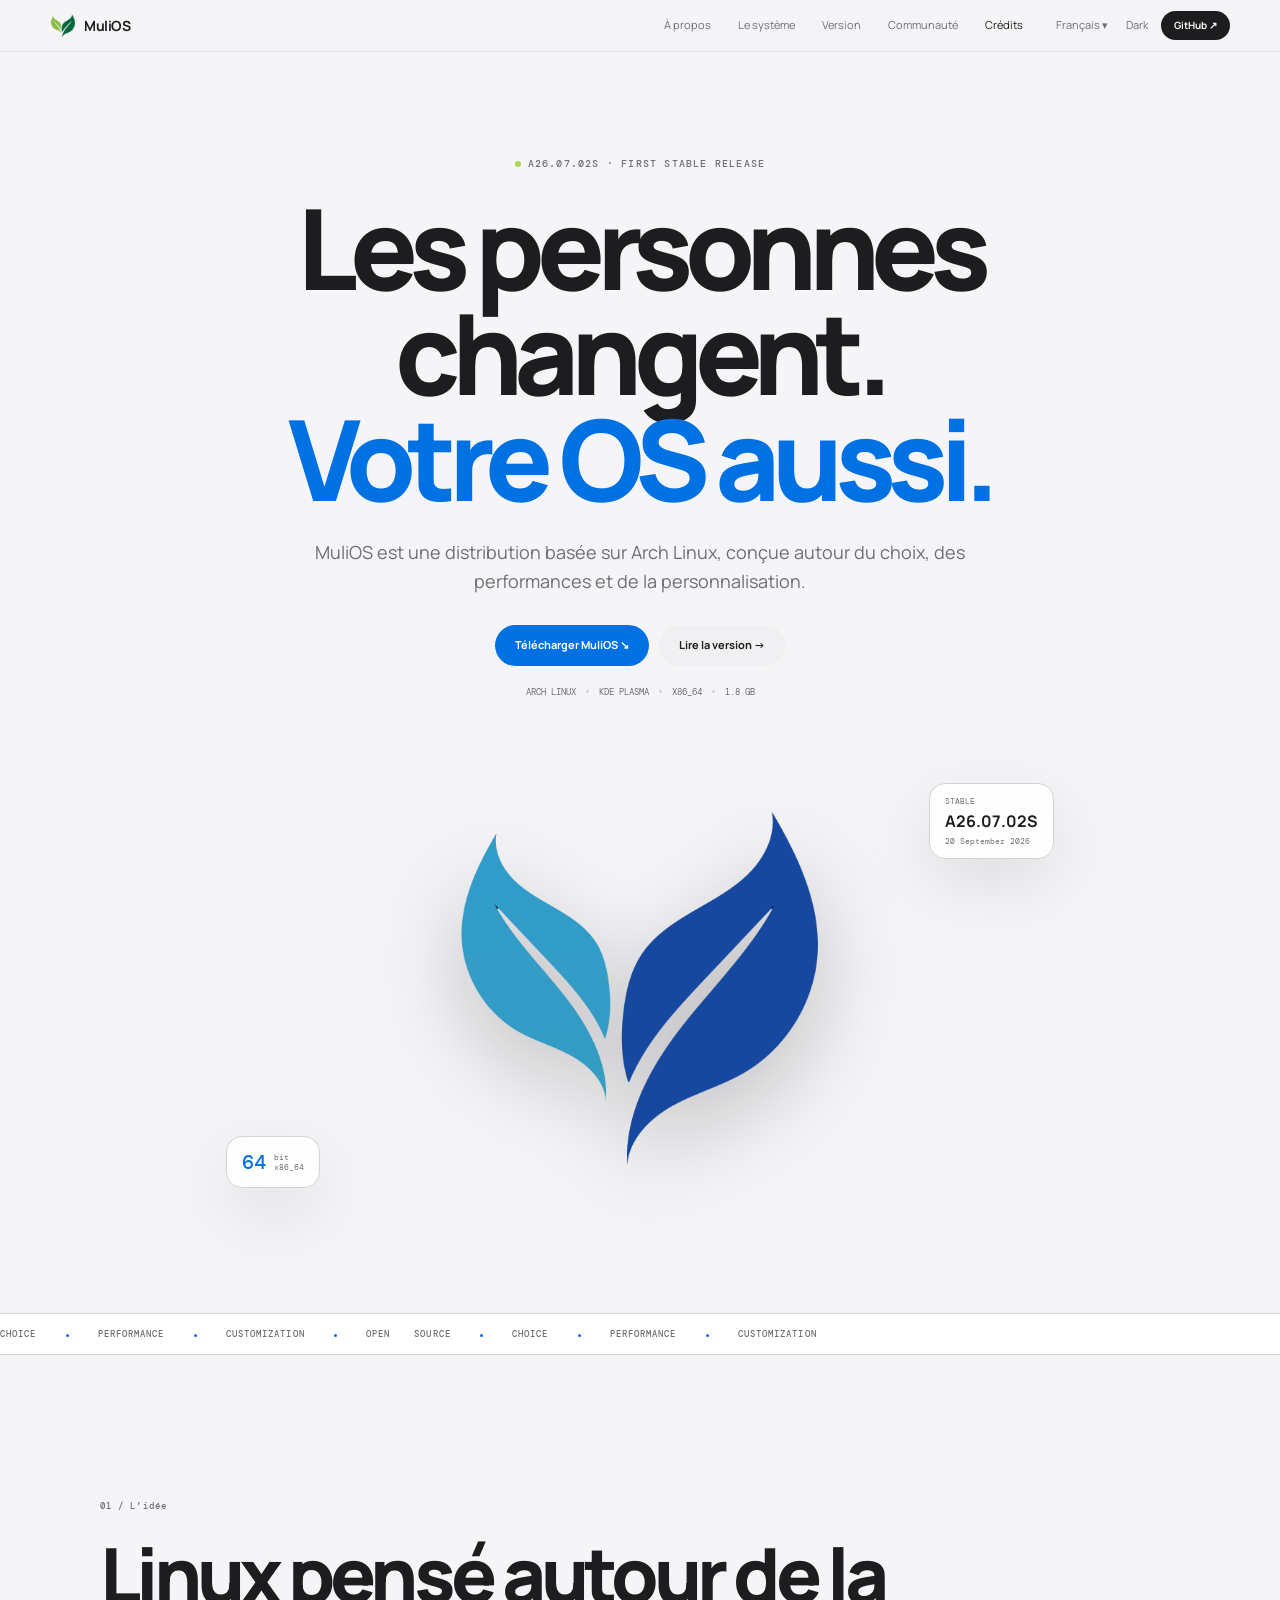
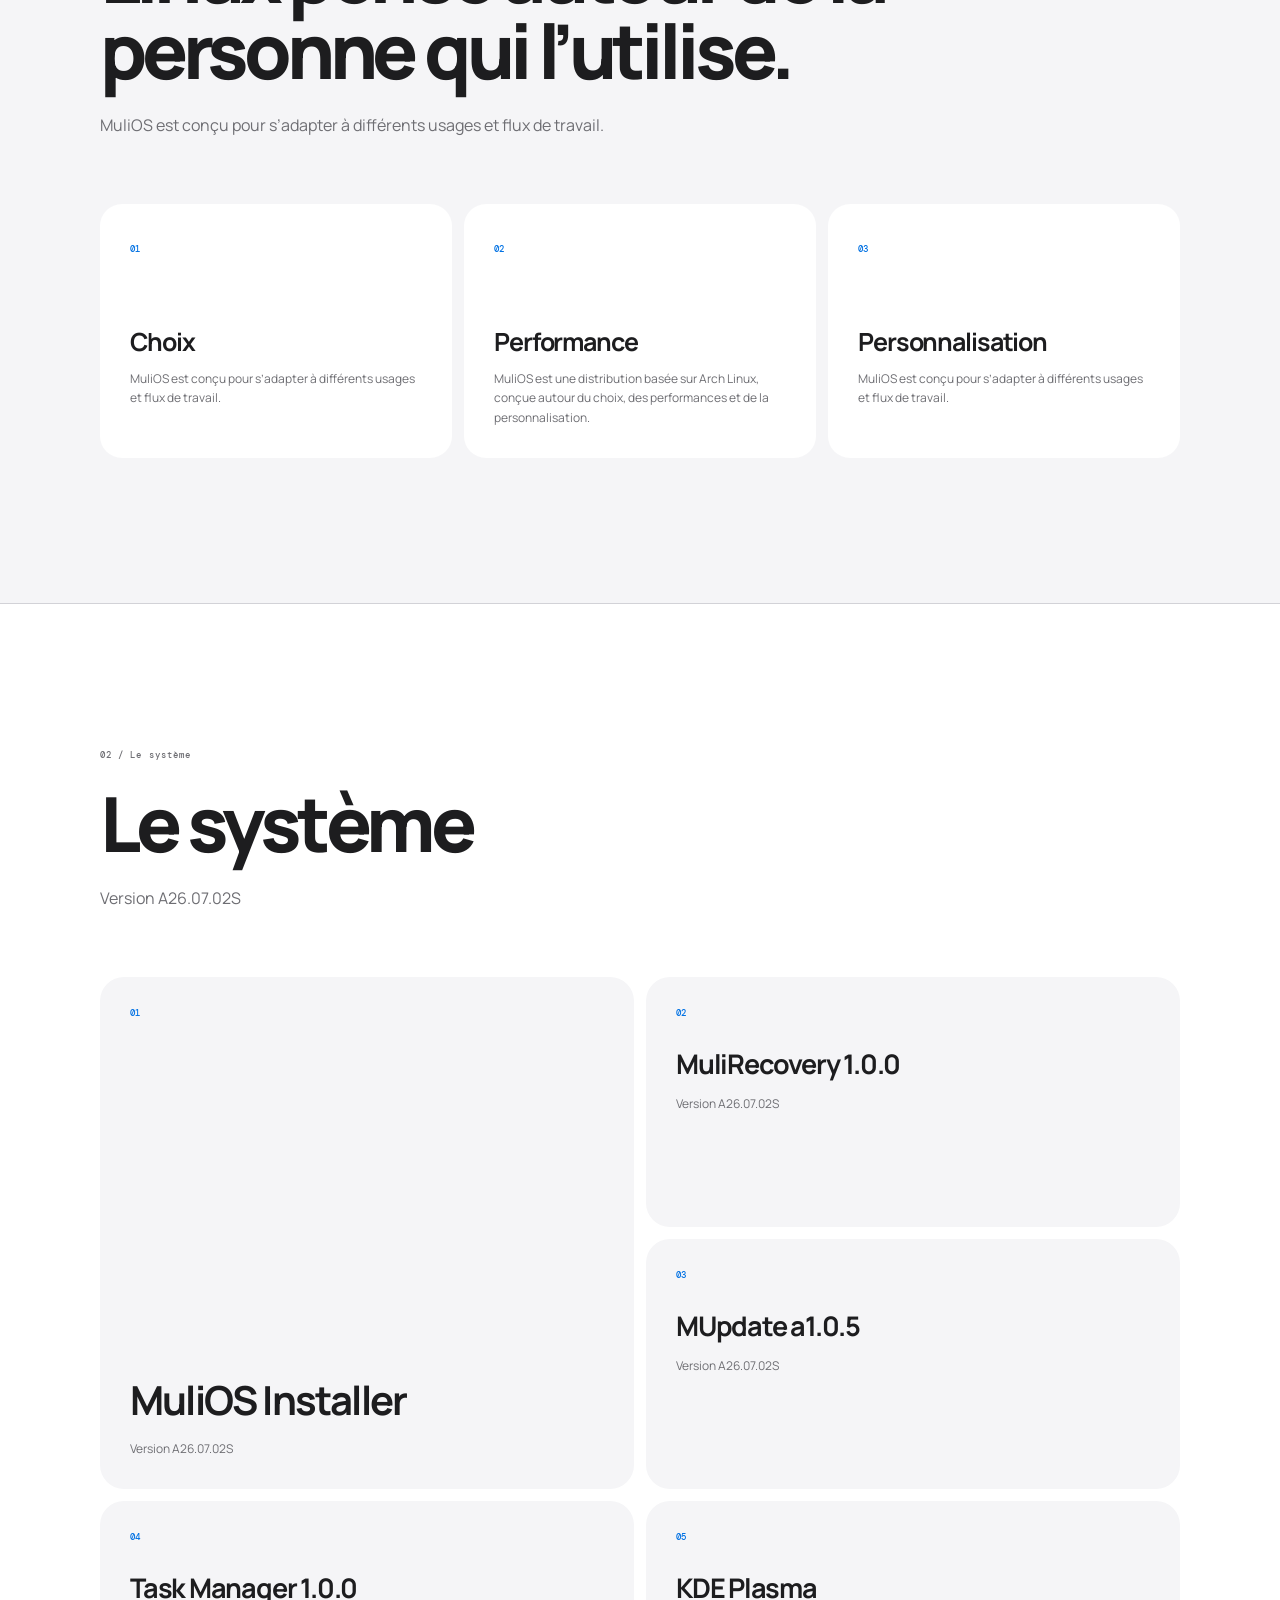
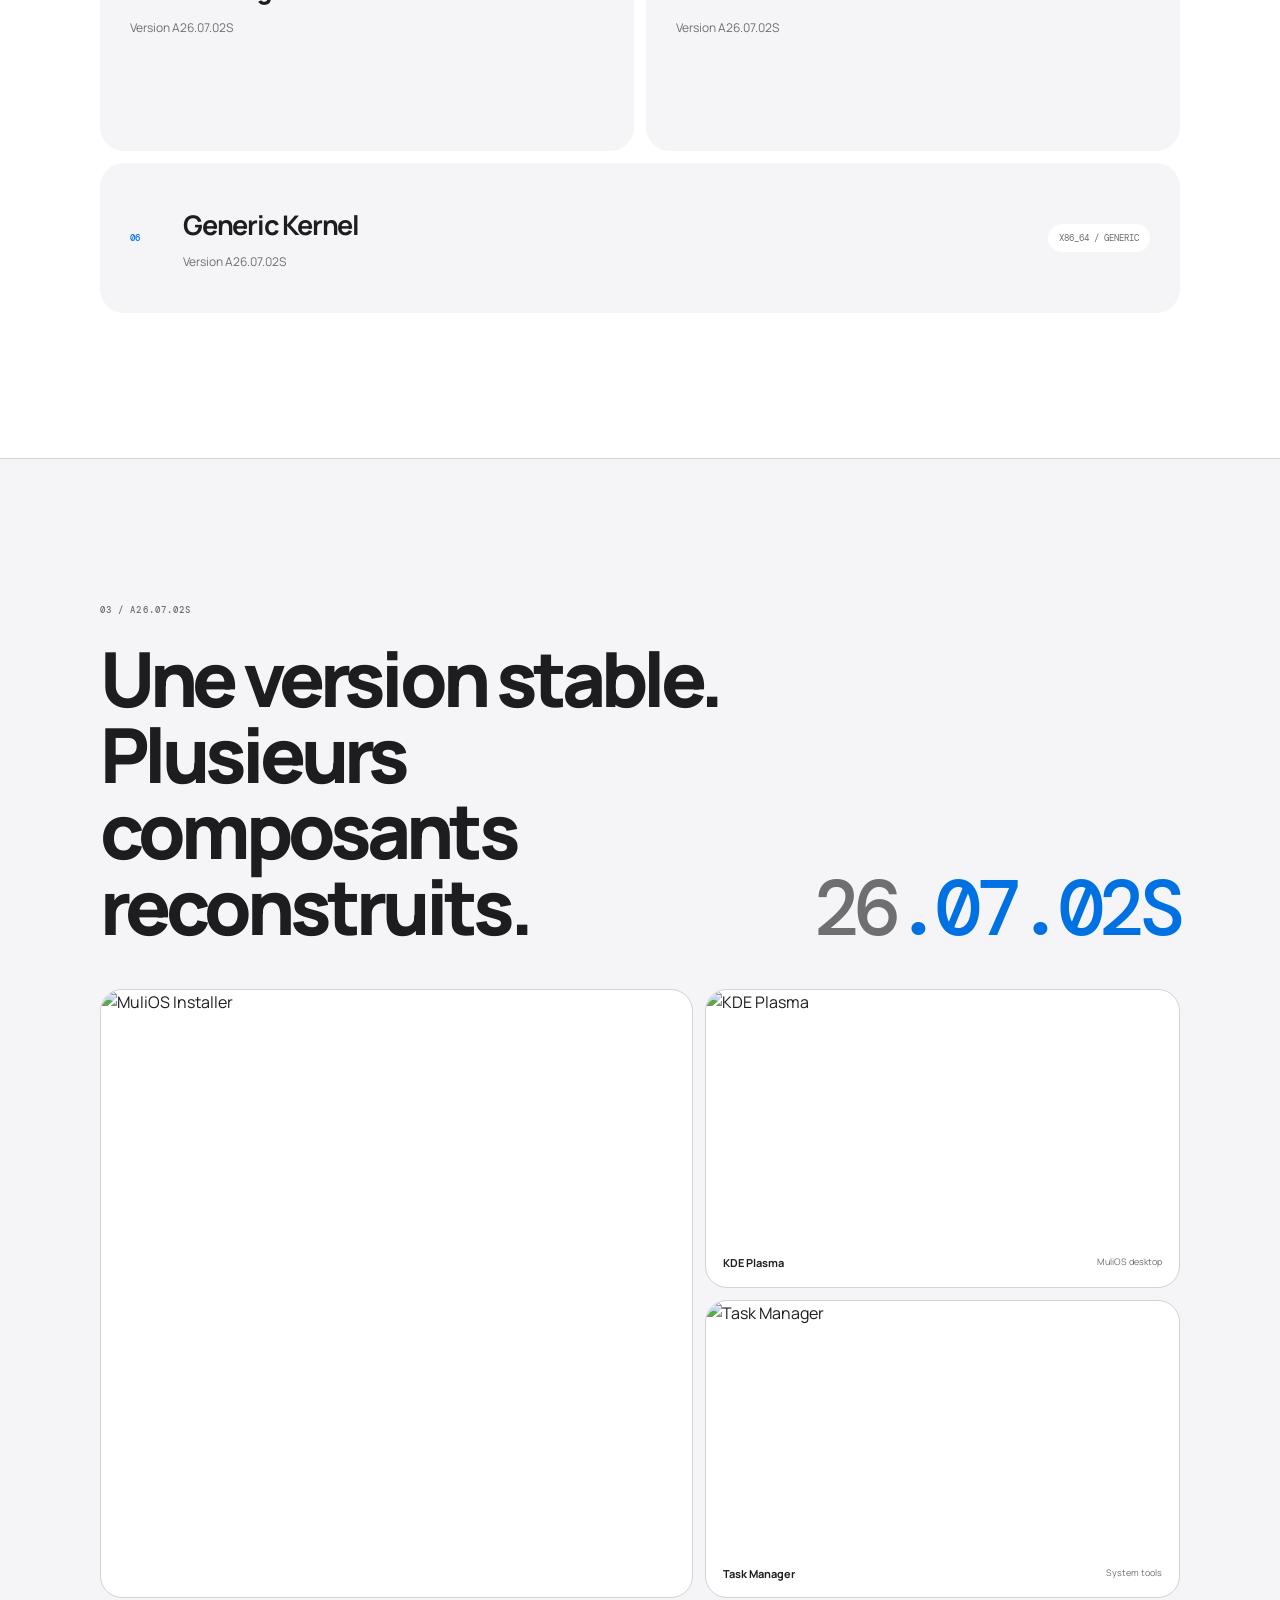
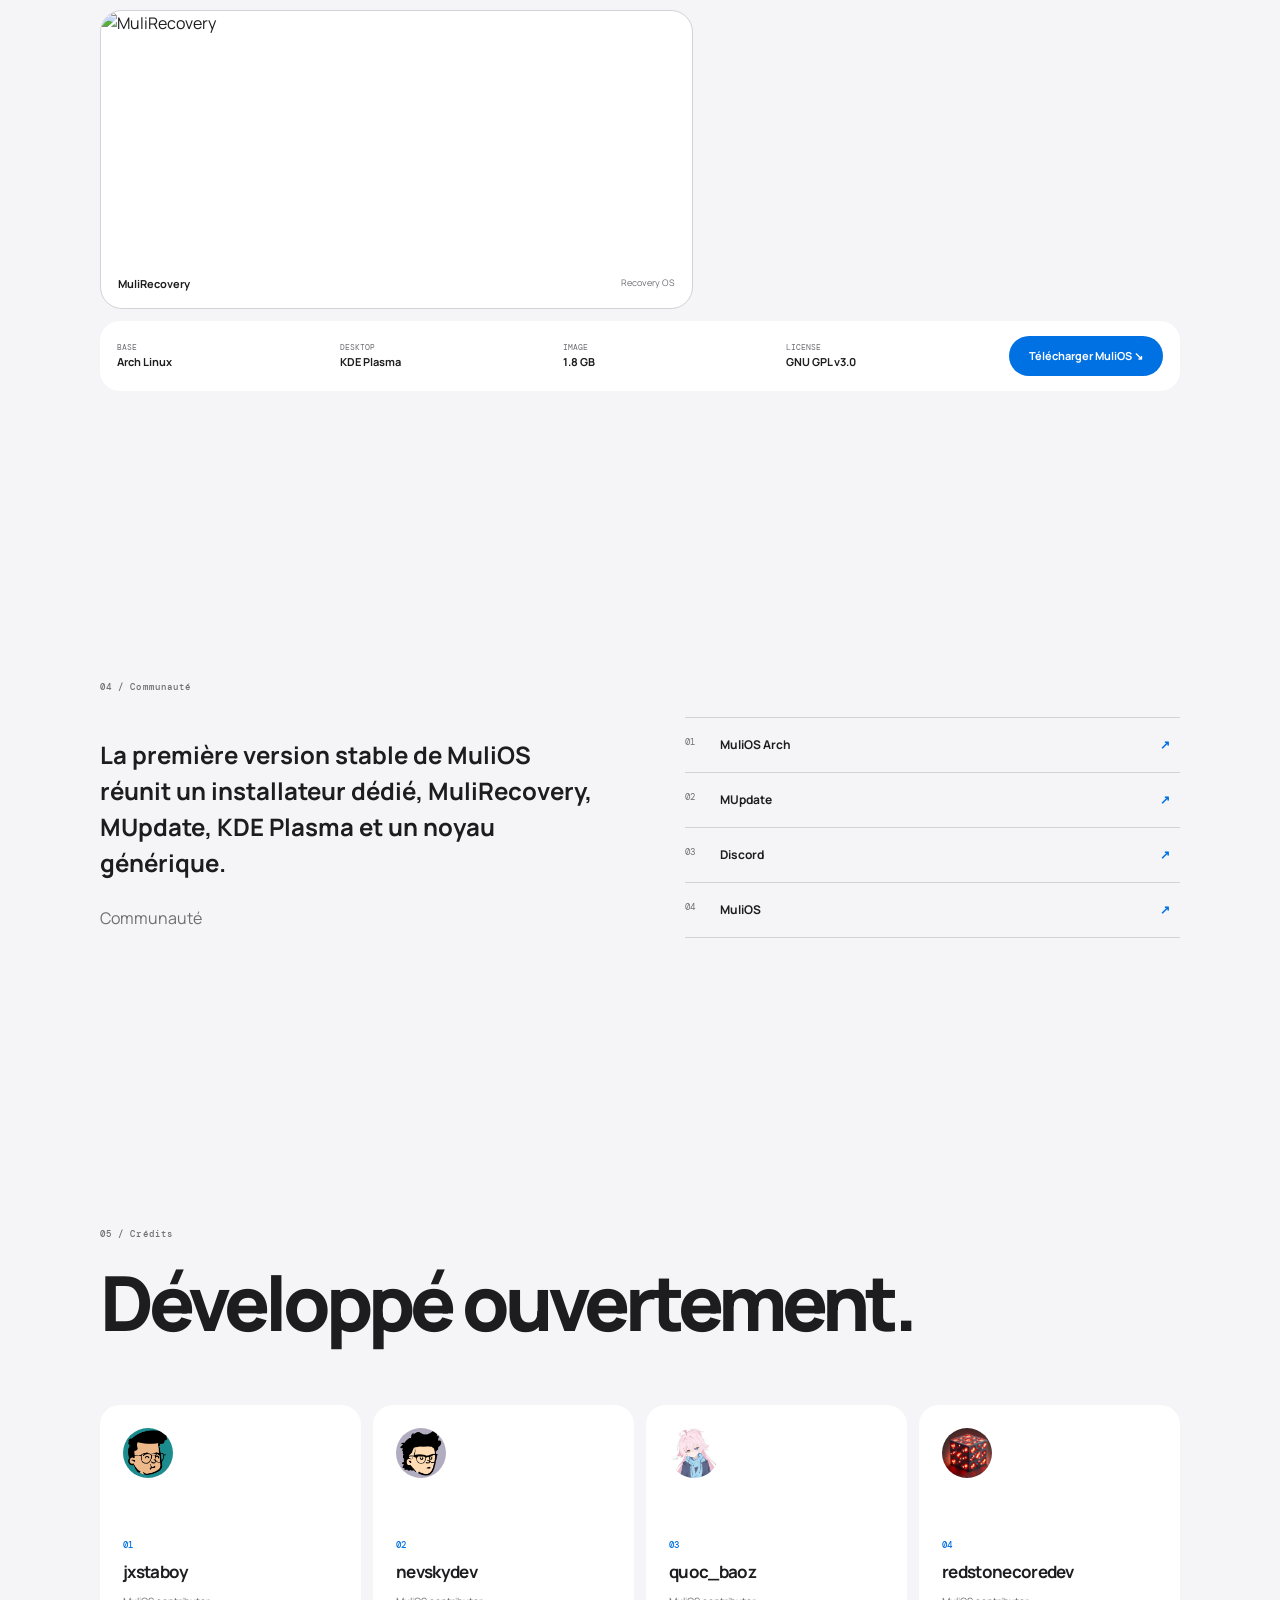
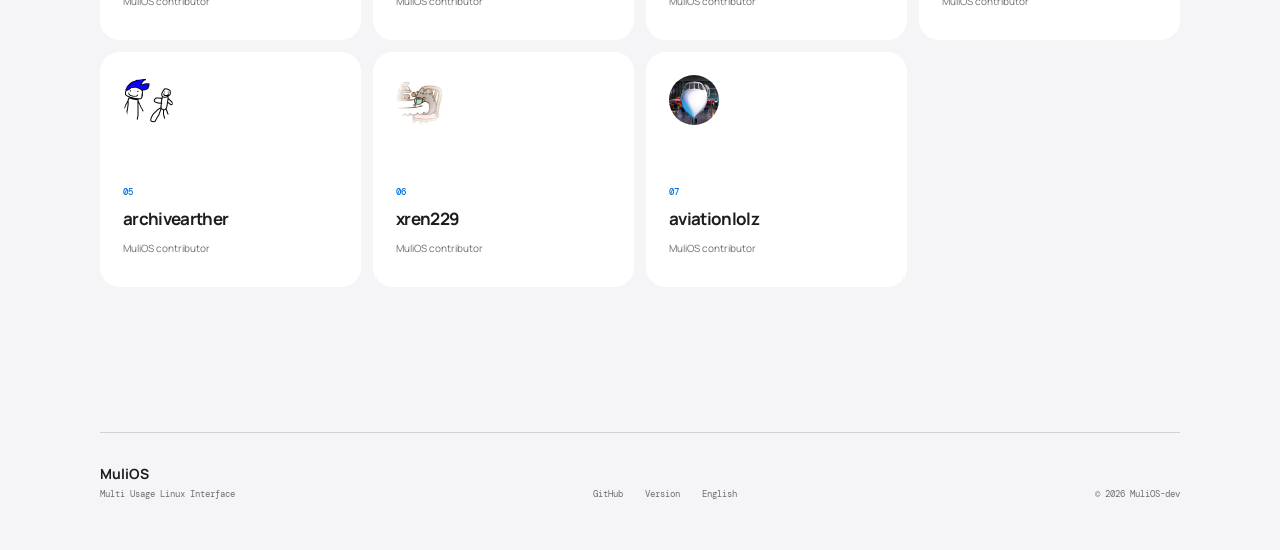
==== commit 956830e0: "Restore website after broken rebuild" ====
--- a/fr-FR/index.html
+++ b/fr-FR/index.html
@@ -1 +1,10 @@
-<!doctype html><html lang="fr" data-theme="dark"><head><meta charset="utf-8"><meta name="viewport" content="width=device-width,initial-scale=1"><title>MuliOS — A26.07.02S</title><link rel="stylesheet" href="../styles.css"></head><body class="site"><header class="topbar"><a class="brand" href="#top"><img src="../logo.png" alt="MuliOS"><span>MuliOS</span></a><nav><a href="#why">Pourquoi MuliOS</a><a href="#system">Système</a><a href="#release">Version</a><a href="#community">Communauté</a></nav><div class="top-actions"><a class="text-link" href="../index.html">English</a><button id="themeToggle" type="button">Theme</button><a class="github" href="https://github.com/MuliOS-dev">GitHub</a></div></header><main id="top"><section class="hero"><div class="hero-copy"><p class="eyebrow">MuliOS / A26.07.02S / ARCH LINUX</p><h1>Un système qui<br><span>évolue avec vous.</span></h1><p class="hero-lead">MuliOS est conçu pour les personnes qui utilisent leur ordinateur de différentes façons. Choisissez un profil, adaptez le système et gardez uniquement ce dont vous avez besoin.</p><div class="actions"><a class="button primary" href="https://github.com/MuliOS-dev/MuliOS-Arch/releases/download/A26.07.02S/MuliOS-26.07.02S-x86_64.iso">Télécharger MuliOS</a><a class="button ghost" href="#system">Explorer le système</a></div><div class="hero-facts"><div><b>01</b><span>Choice</span></div><div><b>02</b><span>Performance</span></div><div><b>03</b><span>Customization</span></div></div></div><div class="hero-art"><div class="art-grid"></div><div class="art-orbit orbit-a"></div><div class="art-orbit orbit-b"></div><img src="../ArchMuli-nobg.png" alt="MuliOS"><div class="version-card"><span>STABLE RELEASE</span><strong>A26.07.02S</strong><small>20 SEP 2026</small></div></div></section><section id="why" class="content-section"><div class="section-head"><span>01 / Pourquoi MuliOS</span><h2>Une base.<br><em>Plusieurs façons de l'utiliser.</em></h2></div><div class="principles"><article><i>01</i><h3>Profils</h3><p>Game Focused, Code, AI, Study, Privacy et Casual donnent au système des priorités différentes.</p></article><article><i>02</i><h3>Contrôle</h3><p>Un système compréhensible, modifiable et conçu pour être inspecté par ses utilisateurs.</p></article><article><i>03</i><h3>Open source</h3><p>Le projet est publié sous GNU GPL v3.0 et développé ouvertement par MuliOS-dev.</p></article></div></section><section id="system" class="system-section"><div class="section-head"><span>02 / Le système</span><h2>Une base.<br><em>Plusieurs façons de l'utiliser.</em></h2></div><div class="system-grid"><article class="system-card large"><small>04</small><h3>Outils</h3><p>Installer, récupération, mises à jour et monitoring sont conçus comme un ensemble.</p></article><article class="system-card"><small>05</small><h3>MuliRecovery</h3><p>Recovery, updates and system maintenance for MuliOS.</p></article><article class="system-card"><small>06</small><h3>Task Manager</h3><p>CPU, memory, GPU, disk, network and process monitoring.</p></article></div></section><section id="release" class="release-section"><div class="release-image"><img src="https://github.com/user-attachments/assets/d5a62d0b-136e-4f10-8461-d2a0802ea5ed" alt="MuliOS"></div><div class="release-copy"><span>03 / Version actuelle</span><h2>A26.07.02S</h2><p>MuliOS est conçu pour les personnes qui utilisent leur ordinateur de différentes façons. Choisissez un profil, adaptez le système et gardez uniquement ce dont vous avez besoin.</p><a class="button primary" href="../arch-a26.html">Détails de la version</a></div></section><section id="community" class="community"><div><span>04 / Communauté</span><h2>MuliOS<br><em>avec vous.</em></h2></div><div class="community-links"><a href="https://github.com/MuliOS-dev"><b>GitHub</b><span>Source and development →</span></a><a href="https://discord.gg/3FzUdGbWMf"><b>Discord</b><span>Support and community →</span></a></div></section><section class="closing"><p>MuliOS</p><h2>People change.<br><span>Your OS too.</span></h2></section></main><footer><span>MuliOS © 2026</span><span>GNU GPL v3.0</span><a href="../index.html">MuliOS →</a></footer><script src="../script.js"></script></body></html>+<!doctype html><html lang="fr-FR" data-theme="dark"><head><meta charset="utf-8"><meta name="viewport" content="width=device-width,initial-scale=1"><title>MuliOS — Les personnes changent. Votre OS aussi.</title><meta name="description" content="MuliOS est une distribution basée sur Arch Linux, conçue autour du choix, des performances et de la personnalisation."><link rel="stylesheet" href="../styles.css"></head><body>
+<header><nav class="navbar"><a class="logo" href="../index.html"><span class="logo-icon"><img src="../logo.png" alt="MuliOS"></span><span class="logo-text"><h2>MuliOS</h2><span>Multi Usage Linux Interface</span></span></a><div class="nav-links"><a href="#about">À propos</a><a href="#features">Le système</a><a href="#release">Version</a><a href="#community">Communauté</a><a href="#credits">Crédits</a></div><div class="nav-buttons"><div class="language-switcher"><button class="lang-toggle"><span class="lang-current">français</span> ▾</button><div class="lang-menu"><button class="lang-option" data-locale="en">English</button><button class="lang-option" data-locale="fr-FR">Français</button><button class="lang-option" data-locale="nb-NB">Norsk</button><button class="lang-option" data-locale="ru-RU">Русский</button><button class="lang-option" data-locale="sv-SE">Svenska</button><button class="lang-option" data-locale="vi-VN">Tiếng Việt</button></div></div><button id="themeToggle">Light</button><a class="github-btn" href="https://github.com/MuliOS-dev">GitHub ↗</a></div></nav></header>
+<main id="top"><section class="hero"><div><div class="hero-kicker"><span></span>A26.07.02S · FIRST STABLE RELEASE</div><h1>Les personnes changent.<br><em>Votre OS aussi.</em></h1><p>MuliOS est une distribution basée sur Arch Linux, conçue autour du choix, des performances et de la personnalisation.</p><div class="hero-buttons"><a class="primary" href="https://github.com/MuliOS-dev/MuliOS-Arch/releases/download/A26.07.02S/MuliOS-26.07.02S-x86_64.iso">Télécharger MuliOS ↘</a><a class="secondary" href="../arch-a26.html">Lire la version →</a></div><div class="hero-meta"><span>ARCH LINUX</span><i></i><span>KDE PLASMA</span><i></i><span>X86_64</span><i></i><span>1.8 GB</span></div></div><div class="hero-visual"><img src="../ArchMuli-nobg.png" alt="MuliOS Arch"><div class="release-float"><small>STABLE</small><strong>A26.07.02S</strong><span>20 September 2026</span></div><div class="system-float"><b>64</b><span>bit<br>x86_64</span></div></div></section>
+<div class="ticker"><div>CHOICE <i></i> PERFORMANCE <i></i> CUSTOMIZATION <i></i> OPEN SOURCE <i></i> CHOICE <i></i> PERFORMANCE <i></i> CUSTOMIZATION</div></div>
+<section id="about" class="section"><div class="section-label">01 / L’idée</div><div class="section-heading"><h2>Linux pensé autour de la personne qui l’utilise.</h2><p>MuliOS est conçu pour s’adapter à différents usages et flux de travail.</p></div><div class="principles"><article><small>01</small><h3>Choix</h3><p>MuliOS est conçu pour s’adapter à différents usages et flux de travail.</p></article><article><small>02</small><h3>Performance</h3><p>MuliOS est une distribution basée sur Arch Linux, conçue autour du choix, des performances et de la personnalisation.</p></article><article><small>03</small><h3>Personnalisation</h3><p>MuliOS est conçu pour s’adapter à différents usages et flux de travail.</p></article></div></section>
+<section id="features" class="section dark-section"><div class="section-label">02 / Le système</div><div class="section-heading"><h2>Le système</h2><p>Version A26.07.02S</p></div><div class="feature-grid"><article class="feature-card feature-big"><small>01</small><div><h3>MuliOS Installer</h3><p>Version A26.07.02S</p></div></article><article class="feature-card"><small>02</small><h3>MuliRecovery 1.0.0</h3><p>Version A26.07.02S</p></article><article class="feature-card"><small>03</small><h3>MUpdate a1.0.5</h3><p>Version A26.07.02S</p></article><article class="feature-card"><small>04</small><h3>Task Manager 1.0.0</h3><p>Version A26.07.02S</p></article><article class="feature-card"><small>05</small><h3>KDE Plasma</h3><p>Version A26.07.02S</p></article><article class="feature-card feature-wide"><small>06</small><div><h3>Generic Kernel</h3><p>Version A26.07.02S</p></div><b class="mono-tag">X86_64 / GENERIC</b></article></div></section>
+<section id="release" class="section"><div class="section-label">03 / A26.07.02S</div><div class="release-heading"><h2>Une version stable. Plusieurs composants reconstruits.</h2><div>26<span>.07.02S</span></div></div><div class="gallery"><figure class="gallery-main"><img src="https://github.com/user-attachments/assets/d5a62d0b-136e-4f10-8461-d2a0802ea5ed" alt="MuliOS Installer"><figcaption><b>MuliOS Installer</b><span>A26.07.02S</span></figcaption></figure><figure><img src="https://github.com/user-attachments/assets/cc61fa9e-3878-4765-80bf-296596acb658" alt="KDE Plasma"><figcaption><b>KDE Plasma</b><span>MuliOS desktop</span></figcaption></figure><figure><img src="https://github.com/user-attachments/assets/40b99320-a196-448b-b2e3-ae899f05d13c" alt="Task Manager"><figcaption><b>Task Manager</b><span>System tools</span></figcaption></figure><figure><img src="https://github.com/user-attachments/assets/1ea41a14-3edd-4df4-a9ca-68c87b9704b5" alt="MuliRecovery"><figcaption><b>MuliRecovery</b><span>Recovery OS</span></figcaption></figure></div><div class="release-bar"><div><small>BASE</small><b>Arch Linux</b></div><div><small>DESKTOP</small><b>KDE Plasma</b></div><div><small>IMAGE</small><b>1.8 GB</b></div><div><small>LICENSE</small><b>GNU GPL v3.0</b></div><a class="primary" href="https://github.com/MuliOS-dev/MuliOS-Arch/releases/download/A26.07.02S/MuliOS-26.07.02S-x86_64.iso">Télécharger MuliOS ↘</a></div></section>
+<section id="community" class="section"><div class="section-label">04 / Communauté</div><div class="community-layout"><div><h2>La première version stable de MuliOS réunit un installateur dédié, MuliRecovery, MUpdate, KDE Plasma et un noyau générique.</h2><p>Communauté</p></div><div class="community-links"><a href="https://github.com/MuliOS-dev/MuliOS-Arch"><span>01</span>MuliOS Arch <b>↗</b></a><a href="https://github.com/MuliOS-dev/update"><span>02</span>MUpdate <b>↗</b></a><a href="https://discord.gg/3FzUdGbWMf"><span>03</span>Discord <b>↗</b></a><a href="https://github.com/MuliOS-dev"><span>04</span>MuliOS <b>↗</b></a></div></div></section>
+<section id="credits" class="section credits"><div class="section-label">05 / Crédits</div><div class="section-heading"><h2>Développé ouvertement.</h2></div><div class="credits-grid"><article class="credit-card"><img src="../assets/creditslogos/dev1.png" alt=""><span>01</span><h3>jxstaboy</h3><p>MuliOS contributor</p></article><article class="credit-card"><img src="../assets/creditslogos/dev2.png" alt=""><span>02</span><h3>nevskydev</h3><p>MuliOS contributor</p></article><article class="credit-card"><img src="../assets/creditslogos/dev3.png" alt=""><span>03</span><h3>quoc_baoz</h3><p>MuliOS contributor</p></article><article class="credit-card"><img src="../assets/creditslogos/dev4.webp" alt=""><span>04</span><h3>redstonecoredev</h3><p>MuliOS contributor</p></article><article class="credit-card"><img src="../assets/creditslogos/dev5.png" alt=""><span>05</span><h3>archivearther</h3><p>MuliOS contributor</p></article><article class="credit-card"><img src="../assets/creditslogos/dev6.png" alt=""><span>06</span><h3>xren229</h3><p>MuliOS contributor</p></article><article class="credit-card"><img src="../assets/creditslogos/dev7.png" alt=""><span>07</span><h3>aviationlolz</h3><p>MuliOS contributor</p></article></div></section></main>
+<footer><div class="footer-brand"><strong>MuliOS</strong><span>Multi Usage Linux Interface</span></div><div class="footer-links"><a href="https://github.com/MuliOS-dev">GitHub</a><a href="../arch-a26.html">Version</a><a href="../index.html">English</a></div><small>© 2026 MuliOS-dev</small></footer><script src="../script.js"></script></body></html>
--- a/styles.css
+++ b/styles.css
@@ -1,15 +1,119 @@
 @import url('https://fonts.googleapis.com/css2?family=DM+Mono:wght@400;500&family=Manrope:wght@400;500;600;700;800&display=swap');
-:root{--bg:#080a09;--panel:#101411;--panel2:#151a16;--text:#f1f5f0;--muted:#929a94;--line:#252b27;--green:#a7e85b;--green2:#6fbf35;--blue:#69aefc;--max:1240px}
-*{box-sizing:border-box}html{scroll-behavior:smooth}body{margin:0;background:var(--bg);color:var(--text);font-family:Manrope,system-ui,sans-serif}a{color:inherit;text-decoration:none}button{font:inherit;color:inherit}img{max-width:100%;display:block}
-.topbar{height:72px;display:flex;align-items:center;gap:32px;padding:0 36px;border-bottom:1px solid var(--line);position:sticky;top:0;z-index:20;background:rgba(8,10,9,.82);backdrop-filter:blur(18px)}.brand{display:flex;align-items:center;gap:10px;font-weight:800;letter-spacing:-.03em;font-size:19px}.brand img{width:29px;height:29px;object-fit:contain}.topbar nav{display:flex;gap:24px;margin:auto;font-size:13px;color:#b9c0bb}.topbar nav a:hover,.text-link:hover{color:var(--text)}.top-actions{display:flex;align-items:center;gap:14px;font-size:12px}.text-link{color:#aeb5b0}.top-actions button{border:0;background:none;cursor:pointer;color:#aeb5b0}.github{padding:9px 14px;border:1px solid #39403b;border-radius:7px;background:#151916}
-.hero,.release-hero{max-width:var(--max);margin:auto;min-height:760px;padding:110px 36px 100px;display:grid;grid-template-columns:1.05fr .95fr;gap:50px;align-items:center}.eyebrow,.section-head>span,.release-intro>span,.release-feature>div>span,.specs>div>span,.community>div>span{font:500 11px 'DM Mono',monospace;letter-spacing:.16em;color:var(--green);text-transform:uppercase}.hero h1,.release-hero h1{font-size:clamp(58px,8vw,112px);line-height:.9;letter-spacing:-.075em;margin:25px 0 30px}.hero h1 span,.release-hero h1 span{color:var(--green)}.hero-lead{max-width:610px;color:#aab1ac;font-size:18px;line-height:1.65}.actions{display:flex;gap:12px;margin:34px 0 42px;flex-wrap:wrap}.button{display:inline-flex;padding:13px 19px;border-radius:7px;font-weight:700;font-size:13px;border:1px solid var(--line)}.button.primary{background:var(--green);color:#091006;border-color:var(--green)}.button.ghost{background:#111512}.hero-facts{display:flex;gap:34px}.hero-facts div{display:flex;gap:10px;align-items:center;font-size:12px;color:#aeb5b0}.hero-facts b{font:500 10px 'DM Mono';color:#5f695f}
-.hero-art{min-height:520px;position:relative;display:grid;place-items:center;overflow:hidden}.hero-art img{width:min(440px,72%);position:relative;z-index:3;filter:drop-shadow(0 20px 60px rgba(167,232,91,.12))}.art-grid{position:absolute;inset:0;background-image:linear-gradient(#1b211d 1px,transparent 1px),linear-gradient(90deg,#1b211d 1px,transparent 1px);background-size:42px 42px;mask-image:radial-gradient(circle,#000 15%,transparent 70%);opacity:.55}.art-orbit{position:absolute;border:1px solid #283029;border-radius:50%;z-index:1}.orbit-a{width:440px;height:440px}.orbit-b{width:620px;height:240px;transform:rotate(-25deg)}.version-card{position:absolute;right:2%;bottom:7%;background:#0d110e;border:1px solid #313832;padding:14px 16px;display:grid;gap:4px;z-index:5}.version-card span,.version-card small{font:500 9px 'DM Mono';color:#7e887f;letter-spacing:.12em}.version-card strong{font-size:19px;letter-spacing:-.04em}
-.statement{border-top:1px solid var(--line);border-bottom:1px solid var(--line);padding:100px 36px;display:flex;max-width:var(--max);margin:auto;justify-content:space-between;gap:50px;align-items:end}.statement p{font-size:clamp(42px,6vw,82px);line-height:.92;letter-spacing:-.07em;margin:0}.statement strong{color:var(--green)}.statement>span{color:#777f79;max-width:280px;line-height:1.5;font-size:13px}
-.content-section,.system-section,.release-section,.community{max-width:var(--max);margin:auto;padding:130px 36px}.section-head{display:grid;grid-template-columns:.35fr 1fr;gap:30px;margin-bottom:70px}.section-head h2,.community h2,.release-copy h2,.release-intro h2,.release-feature h2,.specs h2{font-size:clamp(43px,6vw,78px);line-height:.95;letter-spacing:-.065em;margin:0}.section-head h2 em,.community h2 em,.release-intro h2 em{font-style:normal;color:#68716a}.principles{display:grid;grid-template-columns:repeat(3,1fr);gap:1px;background:var(--line)}.principles article{background:var(--bg);padding:35px;min-height:250px}.principles i,.system-card small{font:500 11px 'DM Mono';color:var(--green);font-style:normal}.principles h3{font-size:25px;margin:70px 0 10px}.principles p,.system-card p,.release-copy p,.release-intro p,.release-feature p{color:#8e9790;line-height:1.7;font-size:14px}
-.system-section{max-width:none;background:#0d110e;border-top:1px solid var(--line);border-bottom:1px solid var(--line)}.system-section>.section-head,.system-grid{max-width:var(--max);margin-left:auto;margin-right:auto}.system-grid{display:grid;grid-template-columns:repeat(3,1fr);gap:12px}.system-card{min-height:260px;background:var(--panel);border:1px solid #242b26;padding:28px;display:flex;flex-direction:column}.system-card h3{font-size:25px;margin:50px 0 0}.system-card p{margin:12px 0}.system-card a{margin-top:auto;color:var(--green);font:500 11px 'DM Mono'}.system-card.large{grid-column:span 2;min-height:330px;background:linear-gradient(135deg,#172015,#101511)}.system-card.wide{grid-column:span 3;min-height:170px;display:grid;grid-template-columns:70px 1fr}.system-card.wide h3{margin:0}
-.release-section{display:grid;grid-template-columns:1.1fr .9fr;gap:70px;align-items:center}.release-image{background:#111512;border:1px solid #283029;padding:12px}.release-image img{width:100%}.release-copy>span{font:500 11px 'DM Mono';letter-spacing:.15em;color:var(--green)}.release-copy h2{margin:20px 0}.release-copy dl{display:grid;grid-template-columns:repeat(3,1fr);gap:15px;margin:35px 0}.release-copy dt{font:500 9px 'DM Mono';color:#68716a;text-transform:uppercase}.release-copy dd{margin:5px 0 0;font-size:13px}.gallery{max-width:var(--max);margin:0 auto;padding:0 36px 130px;display:grid;grid-template-columns:1.4fr 1fr;gap:12px}.gallery img{width:100%;height:310px;object-fit:cover;border:1px solid #252c27;background:#111512}.gallery img:first-child{grid-row:span 2;height:632px}
-.community{display:grid;grid-template-columns:1fr 1fr;gap:70px;border-top:1px solid var(--line)}.community-links{border-top:1px solid var(--line)}.community-links a{display:flex;justify-content:space-between;gap:20px;padding:23px 0;border-bottom:1px solid var(--line);font-size:14px}.community-links span{color:#777f79}.closing{text-align:center;padding:170px 30px;border-top:1px solid var(--line)}.closing p{font:500 11px 'DM Mono';letter-spacing:.2em;color:var(--green)}.closing h2{font-size:clamp(55px,9vw,130px);line-height:.86;letter-spacing:-.08em;margin:30px 0 0}.closing h2 span{color:var(--green)}
-footer{border-top:1px solid var(--line);padding:24px 36px;display:flex;justify-content:space-between;color:#626a63;font:500 10px 'DM Mono';text-transform:uppercase;letter-spacing:.08em}footer a{color:#a1a9a2}
-.release-hero{min-height:700px}.release-hero img{width:min(460px,90%);justify-self:center}.release-intro{max-width:var(--max);margin:auto;padding:120px 36px;border-top:1px solid var(--line)}.release-intro h2{margin:25px 0}.release-intro p{max-width:620px}.release-feature{max-width:var(--max);margin:auto;padding:80px 36px;display:grid;grid-template-columns:1.3fr .7fr;gap:70px;align-items:center}.release-feature.reverse{grid-template-columns:.7fr 1.3fr}.release-feature.reverse img{grid-column:2;grid-row:1}.release-feature.reverse div{grid-column:1;grid-row:1}.release-feature img{width:100%;border:1px solid #29302b;background:#101411}.release-feature h2{font-size:clamp(38px,5vw,68px);margin:20px 0}.specs{max-width:var(--max);margin:80px auto;padding:90px 36px;border-top:1px solid var(--line)}.spec-grid{display:grid;grid-template-columns:repeat(3,1fr);gap:1px;background:var(--line);margin-top:50px}.spec-grid div{background:var(--bg);padding:22px;display:grid;gap:8px}.spec-grid b{font:500 9px 'DM Mono';color:#697269;text-transform:uppercase}.spec-grid span{font-size:13px;overflow-wrap:anywhere}.release-end{text-align:center;padding:130px 30px;border-top:1px solid var(--line)}.release-end p{color:#7e877f;font:500 11px 'DM Mono';letter-spacing:.15em;text-transform:uppercase}.release-end .button{margin-top:15px}
-@media(max-width:900px){.topbar{padding:0 20px}.topbar nav{display:none}.top-actions .text-link{display:none}.hero,.release-hero{grid-template-columns:1fr;padding:80px 22px}.hero{min-height:auto}.hero-art{min-height:420px;order:-1}.hero h1,.release-hero h1{font-size:clamp(54px,15vw,90px)}.statement,.section-head,.release-section,.community{grid-template-columns:1fr;display:grid}.statement{padding:80px 22px}.content-section,.system-section,.release-section,.community,.release-intro,.release-feature,.specs{padding-left:22px;padding-right:22px}.principles,.system-grid,.spec-grid{grid-template-columns:1fr}.system-card.large,.system-card.wide{grid-column:auto}.gallery{padding-left:22px;padding-right:22px;grid-template-columns:1fr}.gallery img:first-child{height:auto;grid-row:auto}.gallery img{height:auto}.release-feature,.release-feature.reverse{grid-template-columns:1fr;gap:35px}.release-feature.reverse img,.release-feature.reverse div{grid-column:auto;grid-row:auto}.hero-facts{gap:18px}.release-copy dl{grid-template-columns:1fr 1fr}.closing{padding:120px 22px}footer{padding:22px;flex-wrap:wrap;gap:10px}}
-@media(prefers-reduced-motion:no-preference){.hero-art img{animation:float 7s ease-in-out infinite}@keyframes float{50%{transform:translateY(-10px)}}}+
+:root{
+  --bg:#f5f5f7;--surface:#fff;--surface2:#f0f0f2;--text:#1d1d1f;--muted:#6e6e73;
+  --line:#d2d2d7;--accent:#0071e3;--accent-soft:#e8f3ff;--green:#a8d84e;
+  --shadow:0 24px 70px rgba(0,0,0,.10);--radius:28px
+}
+[data-theme=dark]{
+  --bg:#000;--surface:#101010;--surface2:#1c1c1e;--text:#f5f5f7;--muted:#a1a1a6;
+  --line:#38383a;--accent:#2997ff;--accent-soft:#10243a;--shadow:0 24px 80px rgba(0,0,0,.45)
+}
+*{box-sizing:border-box}
+html{scroll-behavior:smooth}
+body{margin:0;background:var(--bg);color:var(--text);font-family:Manrope,-apple-system,BlinkMacSystemFont,"Segoe UI",sans-serif;line-height:1.5;overflow-x:hidden}
+a{text-decoration:none;color:inherit}button{font:inherit}
+header{position:sticky;top:0;z-index:100}
+.navbar{
+  width:100%;height:52px;padding:0 max(22px,calc((100% - 1180px)/2));
+  display:flex;align-items:center;gap:28px;background:color-mix(in srgb,var(--bg) 82%,transparent);
+  backdrop-filter:saturate(180%) blur(22px);border-bottom:1px solid color-mix(in srgb,var(--line) 55%,transparent)
+}
+.logo{display:flex;align-items:center;gap:9px;margin-right:auto}.logo-icon{width:25px;height:25px;display:grid;place-items:center;overflow:hidden}
+.logo-icon img{width:24px;height:24px;object-fit:contain}
+.logo-text h2{font-size:14px;line-height:1;margin:0;letter-spacing:-.03em}.logo-text>span{display:none}
+.nav-links{display:flex;gap:27px}.nav-links a{font-size:11px;color:var(--muted);transition:.2s}.nav-links a:hover,.nav-links a.active{color:var(--text)}
+.nav-buttons{display:flex;align-items:center;gap:8px}.language-switcher{position:relative}
+.lang-toggle,#themeToggle{border:0;background:transparent;color:var(--muted);font-size:11px;padding:7px 5px;cursor:pointer}.lang-toggle:hover,#themeToggle:hover{color:var(--text)}
+.lang-menu{display:none;position:absolute;right:0;top:37px;width:160px;padding:6px;background:var(--surface);border:1px solid var(--line);border-radius:14px;box-shadow:var(--shadow)}
+.language-switcher.open .lang-menu{display:grid;gap:2px}.lang-option{border:0;background:transparent;color:var(--text);text-align:left;padding:9px 10px;border-radius:9px;cursor:pointer;font-size:11px}.lang-option:hover,.lang-option.active{background:var(--surface2)}
+.github-btn{background:var(--text);color:var(--bg);padding:7px 13px;border-radius:999px;font-size:10px;font-weight:700}
+.home-page .logo-icon img{filter:hue-rotate(265deg) saturate(1.15)}
+
+.hero{
+  width:min(1180px,calc(100% - 40px));min-height:820px;margin:auto;padding:105px 0 90px;
+  display:flex;flex-direction:column;align-items:center;text-align:center
+}
+.hero>div:first-child{max-width:850px}
+.hero-kicker{font:500 10px DM Mono,monospace;letter-spacing:.12em;color:var(--muted);margin-bottom:25px}
+.hero-kicker span{display:inline-block;width:6px;height:6px;border-radius:50%;background:var(--green);margin-right:7px}
+h1{font-size:clamp(60px,9vw,112px);line-height:.94;letter-spacing:-.075em;margin:0 0 27px;font-weight:800}
+h1 em,h2 em{font-style:normal;color:var(--accent)}
+.hero p,.lead{max-width:650px;margin:0 auto;color:var(--muted);font-size:18px;line-height:1.6}
+.hero-buttons{display:flex;justify-content:center;gap:10px;flex-wrap:wrap;margin:30px 0 20px}
+.primary,.secondary{
+  display:inline-flex;align-items:center;justify-content:center;gap:13px;border-radius:999px;
+  padding:12px 20px;font-size:11px;font-weight:700;transition:transform .2s,background .2s
+}
+.primary{background:var(--accent);color:#fff}.secondary{background:var(--surface2);color:var(--text)}
+.primary:hover,.secondary:hover{transform:scale(1.025)}
+.hero-meta{display:flex;justify-content:center;gap:10px;flex-wrap:wrap;color:var(--muted);font:9px DM Mono,monospace}
+.hero-meta i{width:3px;height:3px;background:var(--line);border-radius:50%;margin-top:4px}
+.hero-visual{width:min(900px,100%);height:470px;display:grid;place-items:center;position:relative;margin-top:55px}
+.hero-visual>img{width:min(360px,55%);z-index:1;filter:drop-shadow(0 30px 45px rgba(0,0,0,.22))}
+.rings,.rings:before,.rings:after{position:absolute;border:1px solid var(--line);border-radius:50%;width:390px;height:390px;opacity:.65}
+.rings:before,.rings:after{content:"";inset:50%;transform:translate(-50%,-50%)}.rings:before{width:520px;height:520px;border-color:color-mix(in srgb,var(--accent) 16%,var(--line))}.rings:after{width:285px;height:285px}
+.release-float,.system-float{
+  position:absolute;background:color-mix(in srgb,var(--surface) 94%,transparent);border:1px solid var(--line);
+  box-shadow:var(--shadow);border-radius:16px;padding:12px 15px;z-index:2;text-align:left
+}
+.release-float{top:30px;right:4%}.release-float small,.release-float span,.system-float span{display:block;font:8px DM Mono,monospace;color:var(--muted)}
+.release-float strong{display:block;font-size:16px;margin:3px 0}.system-float{left:4%;bottom:35px;display:flex;gap:8px;align-items:center}.system-float b{font:500 20px DM Mono,monospace;color:var(--accent)}
+.ticker{border-block:1px solid var(--line);overflow:hidden;background:var(--surface)}
+.ticker>div{width:max-content;padding:14px 0;font:500 9px DM Mono,monospace;letter-spacing:.12em;color:var(--muted);word-spacing:18px}
+.ticker i{display:inline-block;width:3px;height:3px;background:var(--accent);border-radius:50%;margin:0 5px}
+
+.section{width:min(1080px,calc(100% - 40px));margin:auto;padding:145px 0}
+.section-label{font:500 9px DM Mono,monospace;color:var(--muted);letter-spacing:.12em;margin-bottom:24px}
+.section-heading{max-width:850px;margin-bottom:65px}
+.section-heading h2,.release-heading h2,.community h2{font-size:clamp(42px,6vw,76px);line-height:1;letter-spacing:-.065em;margin:0;font-weight:800}
+.section-heading>p,.community-layout p{margin:24px 0 0;color:var(--muted);font-size:16px;line-height:1.7;max-width:650px}
+.principles{display:grid;grid-template-columns:repeat(3,1fr);gap:12px}
+.principles article{background:var(--surface);border-radius:22px;padding:30px;min-height:235px}
+.principles small,.feature-card>small,.credit-card>span{font:500 9px DM Mono,monospace;color:var(--accent)}
+.principles h3{font-size:25px;letter-spacing:-.045em;margin:65px 0 8px}.principles p,.feature-card p,.credit-card p{font-size:12px;color:var(--muted);margin:0;line-height:1.65}
+
+.dark-section{width:100%;background:var(--surface);padding:145px max(20px,calc((100% - 1080px)/2));border-block:1px solid var(--line)}
+.dark-section .section-label,.dark-section .section-heading{max-width:1080px;margin-left:auto;margin-right:auto}
+.feature-grid{max-width:1080px;margin:auto;display:grid;grid-template-columns:repeat(2,1fr);gap:12px}
+.feature-card{min-height:250px;background:var(--bg);border-radius:24px;padding:30px;display:flex;flex-direction:column}
+.feature-card h3{font-size:27px;letter-spacing:-.045em;margin:25px 0 9px}.feature-big{grid-row:span 2;min-height:512px;justify-content:space-between}.feature-big h3{font-size:40px}.feature-wide{grid-column:1/-1;min-height:150px;display:grid;grid-template-columns:35px 1fr auto;gap:18px;align-items:center}.feature-wide h3{margin:0 0 7px}.mono-tag{font:9px DM Mono,monospace;color:var(--muted);background:var(--surface);border-radius:999px;padding:8px 11px}
+
+.release-heading{display:flex;justify-content:space-between;align-items:end;margin-bottom:45px;gap:30px}
+.release-heading>div{font:500 clamp(40px,7vw,78px)/.9 DM Mono,monospace;letter-spacing:-.08em;color:var(--muted)}
+.release-heading>div span{color:var(--accent)}
+.gallery{display:grid;grid-template-columns:1.25fr 1fr;gap:12px}
+.gallery figure{margin:0;background:var(--surface);border-radius:22px;overflow:hidden;border:1px solid var(--line)}
+.gallery-main{grid-row:span 2}.gallery img{display:block;width:100%;height:250px;object-fit:cover}.gallery-main img{height:100%;min-height:512px}
+.gallery figcaption{display:flex;justify-content:space-between;gap:12px;padding:15px 17px}.gallery figcaption b{font-size:11px}.gallery figcaption span{font-size:9px;color:var(--muted)}
+.release-bar{display:grid;grid-template-columns:repeat(4,1fr) auto;gap:15px;align-items:center;margin-top:12px;background:var(--surface);border-radius:20px;padding:15px 17px}
+.release-bar div{display:grid;gap:2px}.release-bar small{font:8px DM Mono,monospace;color:var(--muted)}.release-bar b{font-size:11px}
+
+.quote{width:100%;background:#000;color:#f5f5f7;padding:145px max(20px,calc((100% - 1080px)/2))}
+[data-theme=dark] .quote{background:#f5f5f7;color:#1d1d1f}
+.quote-inner{max-width:850px}.quote span{font:90px/0 Georgia,serif}.quote h2{font-size:clamp(48px,7vw,88px);line-height:.98;letter-spacing:-.07em;margin:38px 0 20px}.quote h2 em{color:var(--accent)}.quote p{font:9px DM Mono,monospace;text-transform:uppercase;color:var(--muted)}
+
+.community-layout{display:grid;grid-template-columns:1fr 1fr;gap:90px}.community h2{margin-bottom:25px}.community-links{border-top:1px solid var(--line)}
+.community-links a{display:grid;grid-template-columns:35px 1fr 20px;padding:18px 0;border-bottom:1px solid var(--line);font-size:12px;font-weight:700}.community-links span{font:9px DM Mono,monospace;color:var(--muted)}.community-links b{color:var(--accent)}
+.credits-grid{display:grid;grid-template-columns:repeat(4,1fr);gap:12px}.credit-card{background:var(--surface);border-radius:20px;min-height:235px;padding:23px}.credit-card img{width:50px;height:50px;object-fit:cover;border-radius:50%;margin-bottom:55px}.credit-card h3{font-size:17px;letter-spacing:-.04em;margin:8px 0}.credit-card p{font-size:10px}.credit-card>span{display:block}
+footer{border-top:1px solid var(--line);width:min(1080px,calc(100% - 40px));margin:auto;padding:30px 0 50px;display:flex;align-items:end;justify-content:space-between;gap:25px}
+footer strong{font-size:14px}footer span,footer small,footer a{font:9px DM Mono,monospace;color:var(--muted)}footer>div{display:grid;gap:4px}footer>div:nth-child(2){display:flex;gap:22px}code{font-family:DM Mono,monospace;overflow-wrap:anywhere}
+
+.release-page{width:min(1080px,calc(100% - 40px));margin:auto;padding:70px 0 120px}
+.release-page .back{font:500 9px DM Mono,monospace;color:var(--muted)}.release-page h1{font-size:clamp(58px,8vw,100px);max-width:850px;margin:28px 0}.release-page>.lead{margin:0;max-width:680px}.release-page .hero-buttons{justify-content:flex-start}
+.arch-release{--accent:#0071e3;--accent-soft:#e8f3ff}.arch-release [data-theme=dark]{--accent:#2997ff}
+.arch-release .release-hero{margin:70px auto 0;max-width:900px;background:var(--surface);border-radius:30px;padding:35px;box-shadow:var(--shadow)}
+.arch-release .release-hero img{display:block;width:100%;max-height:510px;object-fit:contain;border-radius:18px}
+.release-section{padding:125px 0;border-top:1px solid var(--line)}.release-section h2{font-size:clamp(38px,5vw,64px);line-height:1;letter-spacing:-.06em;margin:0 0 18px}.release-section>p{max-width:700px;color:var(--muted);font-size:16px;line-height:1.75;margin:0}
+.release-shot{max-width:900px;margin:55px auto 0;background:var(--surface);border-radius:26px;padding:22px}.release-shot img{display:block;width:100%;max-height:500px;object-fit:contain;border-radius:14px}
+.specs{width:100%;margin-top:45px;border-collapse:collapse;font-size:12px}.specs td{padding:17px 12px;border-top:1px solid var(--line)}.specs td:first-child{width:25%;font-weight:700}.arch-release footer{width:min(1080px,calc(100% - 40px))}
+
+@media(max-width:850px){
+  .navbar{padding:0 18px}.nav-links{display:none}.hero{min-height:auto;padding-top:75px}.hero-visual{height:370px;margin-top:35px}.hero-visual>img{width:250px}.rings,.rings:before,.rings:after{width:300px;height:300px}.rings:before{width:390px;height:390px}.rings:after{width:225px;height:225px}.release-float{top:5px;right:0}.system-float{left:0;bottom:5px}
+  .section,.release-page{padding-top:95px;padding-bottom:95px}.principles,.feature-grid{grid-template-columns:1fr}.feature-big{grid-row:auto;min-height:320px}.feature-wide{grid-column:auto;display:block}.feature-wide .mono-tag{display:inline-block;margin-top:18px}
+  .gallery{grid-template-columns:1fr}.gallery-main{grid-row:auto}.gallery-main img{min-height:270px}.release-heading{display:block}.release-heading>div{margin-top:25px}.release-bar{grid-template-columns:1fr 1fr}.release-bar .primary{grid-column:1/-1}.community-layout{grid-template-columns:1fr;gap:55px}.credits-grid{grid-template-columns:1fr 1fr}
+}
+@media(max-width:500px){
+  h1{font-size:57px}.hero p,.lead{font-size:16px}.hero-meta{gap:7px}.github-btn{display:none}.credits-grid{grid-template-columns:1fr}.release-bar{grid-template-columns:1fr}.release-bar .primary{grid-column:auto}footer{align-items:flex-start;flex-direction:column}footer>div:nth-child(2){flex-wrap:wrap}
+}
+@media(prefers-reduced-motion:reduce){*{scroll-behavior:auto!important;transition:none!important}}
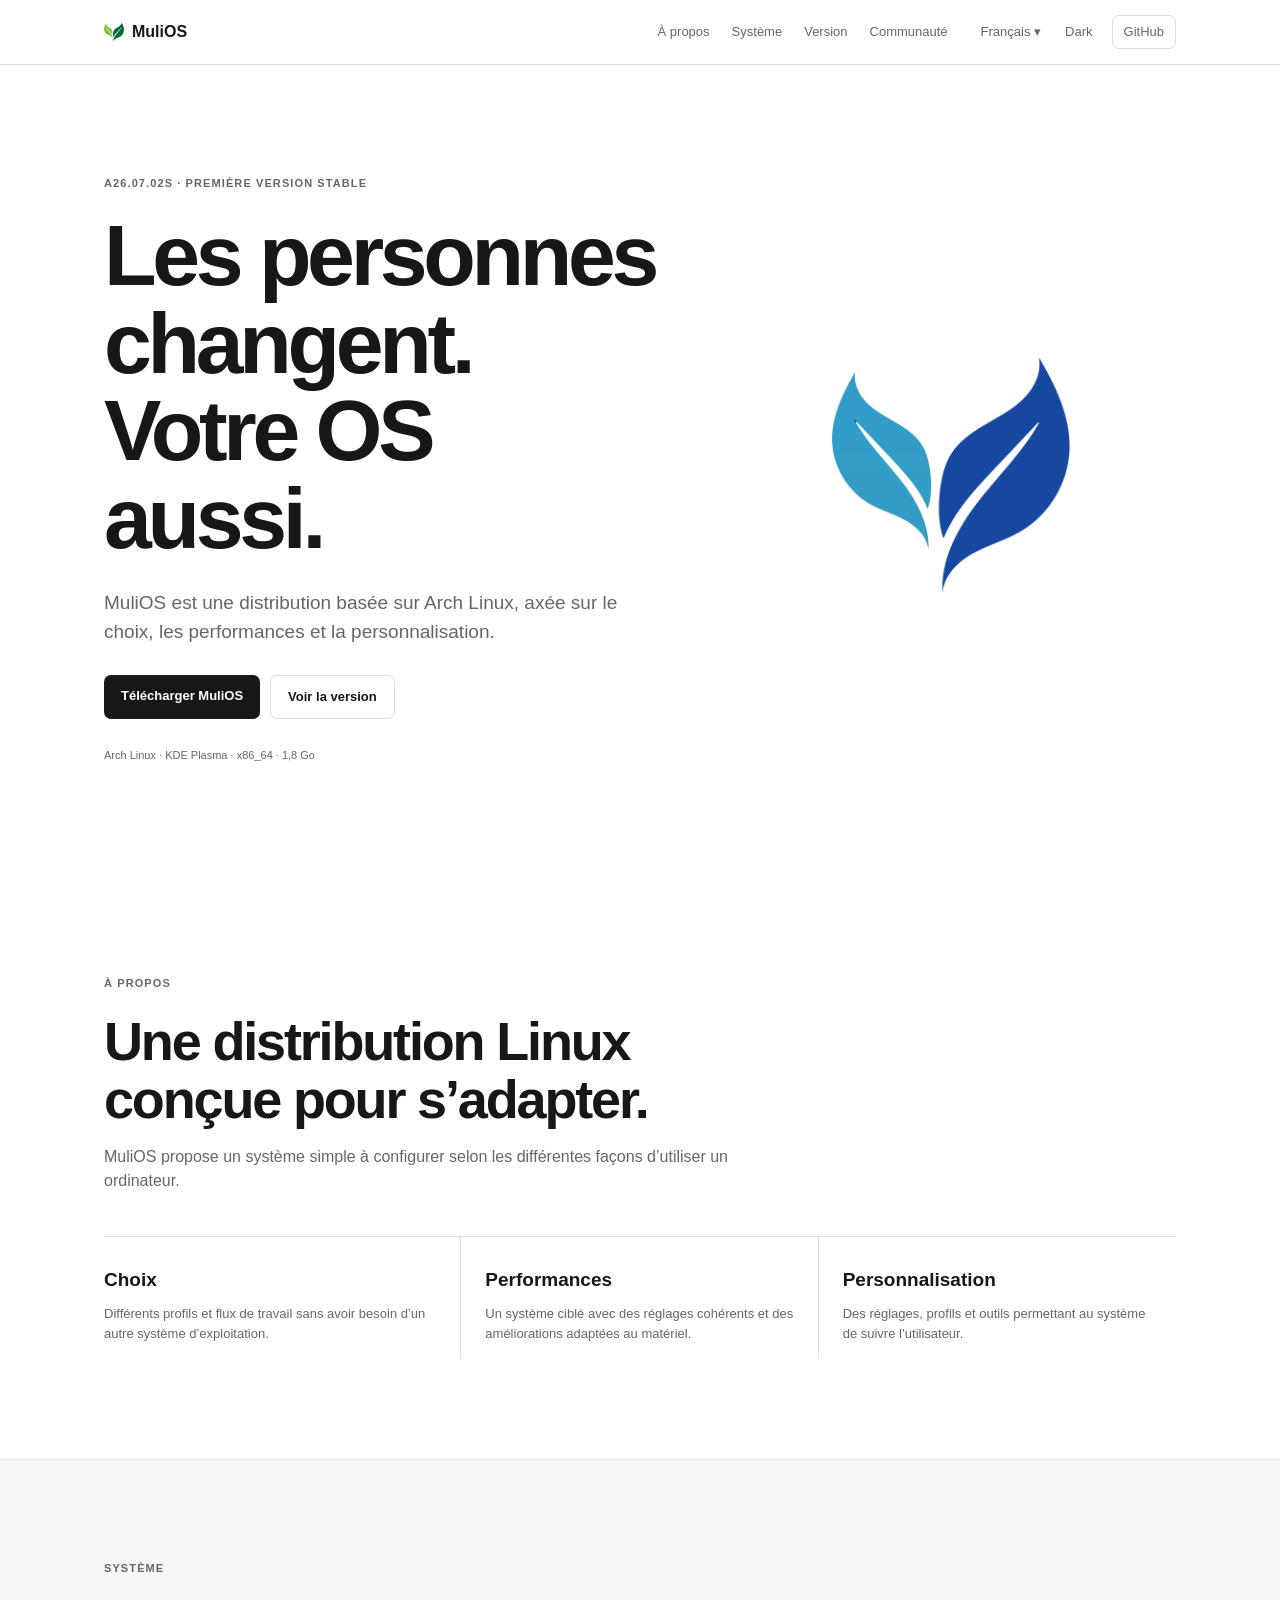
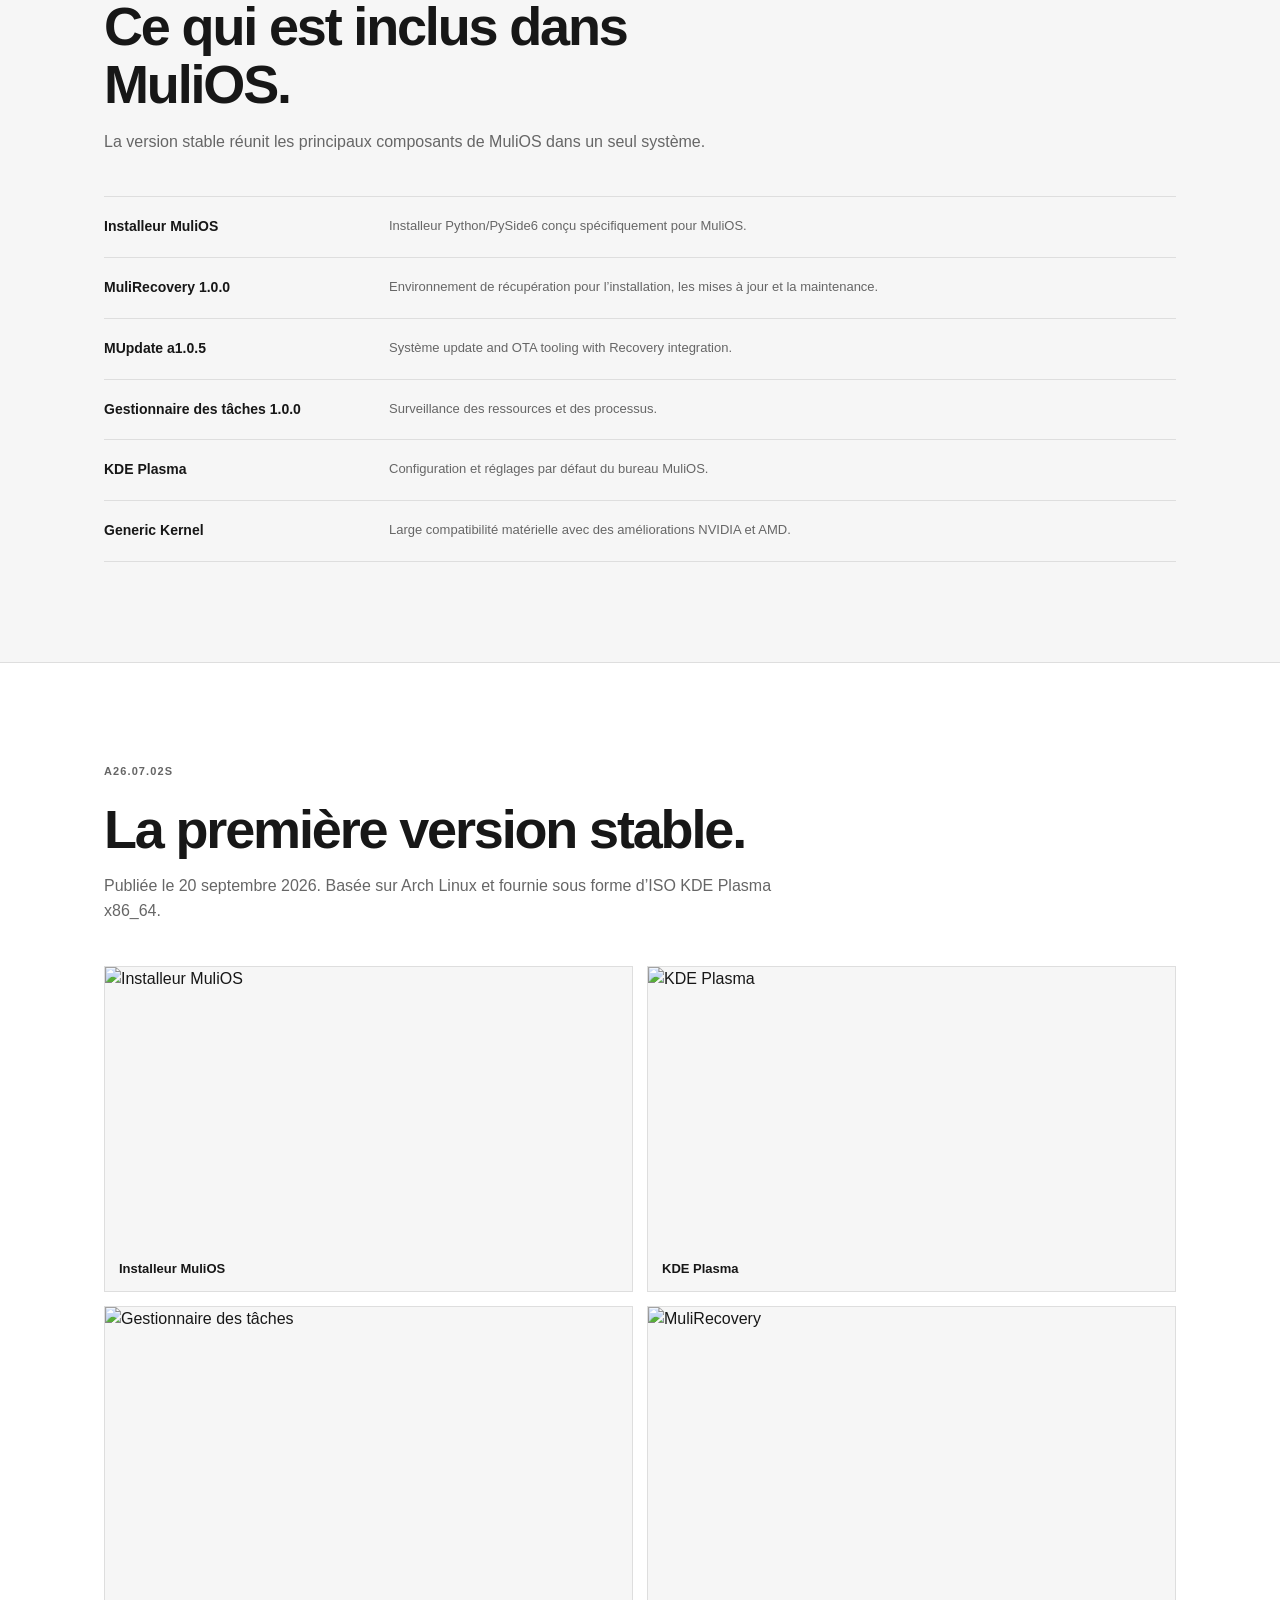
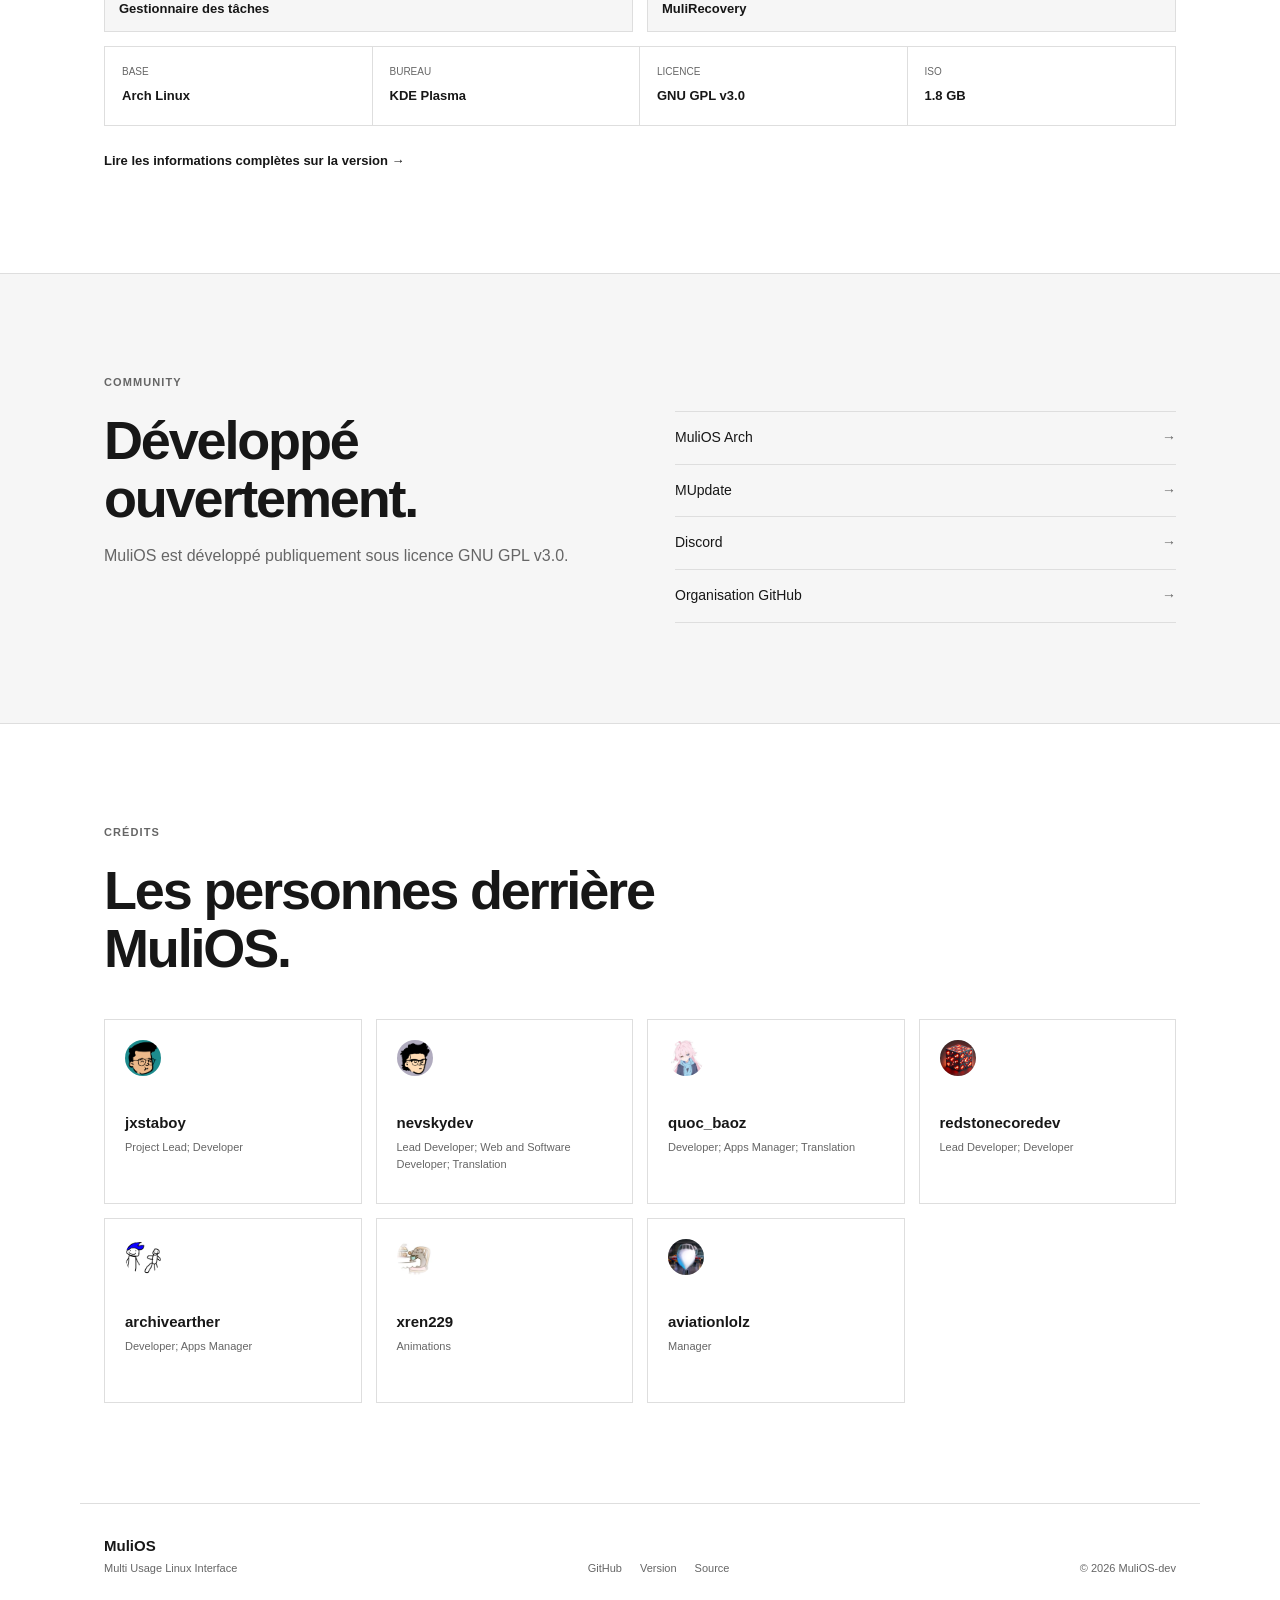
==== commit eeded39d: "Update fr-FR language page to current design" ====
--- a/fr-FR/index.html
+++ b/fr-FR/index.html
@@ -1,10 +1,10 @@
-<!doctype html><html lang="fr-FR" data-theme="dark"><head><meta charset="utf-8"><meta name="viewport" content="width=device-width,initial-scale=1"><title>MuliOS — Les personnes changent. Votre OS aussi.</title><meta name="description" content="MuliOS est une distribution basée sur Arch Linux, conçue autour du choix, des performances et de la personnalisation."><link rel="stylesheet" href="../styles.css"></head><body>
-<header><nav class="navbar"><a class="logo" href="../index.html"><span class="logo-icon"><img src="../logo.png" alt="MuliOS"></span><span class="logo-text"><h2>MuliOS</h2><span>Multi Usage Linux Interface</span></span></a><div class="nav-links"><a href="#about">À propos</a><a href="#features">Le système</a><a href="#release">Version</a><a href="#community">Communauté</a><a href="#credits">Crédits</a></div><div class="nav-buttons"><div class="language-switcher"><button class="lang-toggle"><span class="lang-current">français</span> ▾</button><div class="lang-menu"><button class="lang-option" data-locale="en">English</button><button class="lang-option" data-locale="fr-FR">Français</button><button class="lang-option" data-locale="nb-NB">Norsk</button><button class="lang-option" data-locale="ru-RU">Русский</button><button class="lang-option" data-locale="sv-SE">Svenska</button><button class="lang-option" data-locale="vi-VN">Tiếng Việt</button></div></div><button id="themeToggle">Light</button><a class="github-btn" href="https://github.com/MuliOS-dev">GitHub ↗</a></div></nav></header>
-<main id="top"><section class="hero"><div><div class="hero-kicker"><span></span>A26.07.02S · FIRST STABLE RELEASE</div><h1>Les personnes changent.<br><em>Votre OS aussi.</em></h1><p>MuliOS est une distribution basée sur Arch Linux, conçue autour du choix, des performances et de la personnalisation.</p><div class="hero-buttons"><a class="primary" href="https://github.com/MuliOS-dev/MuliOS-Arch/releases/download/A26.07.02S/MuliOS-26.07.02S-x86_64.iso">Télécharger MuliOS ↘</a><a class="secondary" href="../arch-a26.html">Lire la version →</a></div><div class="hero-meta"><span>ARCH LINUX</span><i></i><span>KDE PLASMA</span><i></i><span>X86_64</span><i></i><span>1.8 GB</span></div></div><div class="hero-visual"><img src="../ArchMuli-nobg.png" alt="MuliOS Arch"><div class="release-float"><small>STABLE</small><strong>A26.07.02S</strong><span>20 September 2026</span></div><div class="system-float"><b>64</b><span>bit<br>x86_64</span></div></div></section>
-<div class="ticker"><div>CHOICE <i></i> PERFORMANCE <i></i> CUSTOMIZATION <i></i> OPEN SOURCE <i></i> CHOICE <i></i> PERFORMANCE <i></i> CUSTOMIZATION</div></div>
-<section id="about" class="section"><div class="section-label">01 / L’idée</div><div class="section-heading"><h2>Linux pensé autour de la personne qui l’utilise.</h2><p>MuliOS est conçu pour s’adapter à différents usages et flux de travail.</p></div><div class="principles"><article><small>01</small><h3>Choix</h3><p>MuliOS est conçu pour s’adapter à différents usages et flux de travail.</p></article><article><small>02</small><h3>Performance</h3><p>MuliOS est une distribution basée sur Arch Linux, conçue autour du choix, des performances et de la personnalisation.</p></article><article><small>03</small><h3>Personnalisation</h3><p>MuliOS est conçu pour s’adapter à différents usages et flux de travail.</p></article></div></section>
-<section id="features" class="section dark-section"><div class="section-label">02 / Le système</div><div class="section-heading"><h2>Le système</h2><p>Version A26.07.02S</p></div><div class="feature-grid"><article class="feature-card feature-big"><small>01</small><div><h3>MuliOS Installer</h3><p>Version A26.07.02S</p></div></article><article class="feature-card"><small>02</small><h3>MuliRecovery 1.0.0</h3><p>Version A26.07.02S</p></article><article class="feature-card"><small>03</small><h3>MUpdate a1.0.5</h3><p>Version A26.07.02S</p></article><article class="feature-card"><small>04</small><h3>Task Manager 1.0.0</h3><p>Version A26.07.02S</p></article><article class="feature-card"><small>05</small><h3>KDE Plasma</h3><p>Version A26.07.02S</p></article><article class="feature-card feature-wide"><small>06</small><div><h3>Generic Kernel</h3><p>Version A26.07.02S</p></div><b class="mono-tag">X86_64 / GENERIC</b></article></div></section>
-<section id="release" class="section"><div class="section-label">03 / A26.07.02S</div><div class="release-heading"><h2>Une version stable. Plusieurs composants reconstruits.</h2><div>26<span>.07.02S</span></div></div><div class="gallery"><figure class="gallery-main"><img src="https://github.com/user-attachments/assets/d5a62d0b-136e-4f10-8461-d2a0802ea5ed" alt="MuliOS Installer"><figcaption><b>MuliOS Installer</b><span>A26.07.02S</span></figcaption></figure><figure><img src="https://github.com/user-attachments/assets/cc61fa9e-3878-4765-80bf-296596acb658" alt="KDE Plasma"><figcaption><b>KDE Plasma</b><span>MuliOS desktop</span></figcaption></figure><figure><img src="https://github.com/user-attachments/assets/40b99320-a196-448b-b2e3-ae899f05d13c" alt="Task Manager"><figcaption><b>Task Manager</b><span>System tools</span></figcaption></figure><figure><img src="https://github.com/user-attachments/assets/1ea41a14-3edd-4df4-a9ca-68c87b9704b5" alt="MuliRecovery"><figcaption><b>MuliRecovery</b><span>Recovery OS</span></figcaption></figure></div><div class="release-bar"><div><small>BASE</small><b>Arch Linux</b></div><div><small>DESKTOP</small><b>KDE Plasma</b></div><div><small>IMAGE</small><b>1.8 GB</b></div><div><small>LICENSE</small><b>GNU GPL v3.0</b></div><a class="primary" href="https://github.com/MuliOS-dev/MuliOS-Arch/releases/download/A26.07.02S/MuliOS-26.07.02S-x86_64.iso">Télécharger MuliOS ↘</a></div></section>
-<section id="community" class="section"><div class="section-label">04 / Communauté</div><div class="community-layout"><div><h2>La première version stable de MuliOS réunit un installateur dédié, MuliRecovery, MUpdate, KDE Plasma et un noyau générique.</h2><p>Communauté</p></div><div class="community-links"><a href="https://github.com/MuliOS-dev/MuliOS-Arch"><span>01</span>MuliOS Arch <b>↗</b></a><a href="https://github.com/MuliOS-dev/update"><span>02</span>MUpdate <b>↗</b></a><a href="https://discord.gg/3FzUdGbWMf"><span>03</span>Discord <b>↗</b></a><a href="https://github.com/MuliOS-dev"><span>04</span>MuliOS <b>↗</b></a></div></div></section>
-<section id="credits" class="section credits"><div class="section-label">05 / Crédits</div><div class="section-heading"><h2>Développé ouvertement.</h2></div><div class="credits-grid"><article class="credit-card"><img src="../assets/creditslogos/dev1.png" alt=""><span>01</span><h3>jxstaboy</h3><p>MuliOS contributor</p></article><article class="credit-card"><img src="../assets/creditslogos/dev2.png" alt=""><span>02</span><h3>nevskydev</h3><p>MuliOS contributor</p></article><article class="credit-card"><img src="../assets/creditslogos/dev3.png" alt=""><span>03</span><h3>quoc_baoz</h3><p>MuliOS contributor</p></article><article class="credit-card"><img src="../assets/creditslogos/dev4.webp" alt=""><span>04</span><h3>redstonecoredev</h3><p>MuliOS contributor</p></article><article class="credit-card"><img src="../assets/creditslogos/dev5.png" alt=""><span>05</span><h3>archivearther</h3><p>MuliOS contributor</p></article><article class="credit-card"><img src="../assets/creditslogos/dev6.png" alt=""><span>06</span><h3>xren229</h3><p>MuliOS contributor</p></article><article class="credit-card"><img src="../assets/creditslogos/dev7.png" alt=""><span>07</span><h3>aviationlolz</h3><p>MuliOS contributor</p></article></div></section></main>
-<footer><div class="footer-brand"><strong>MuliOS</strong><span>Multi Usage Linux Interface</span></div><div class="footer-links"><a href="https://github.com/MuliOS-dev">GitHub</a><a href="../arch-a26.html">Version</a><a href="../index.html">English</a></div><small>© 2026 MuliOS-dev</small></footer><script src="../script.js"></script></body></html>+<!doctype html><html lang="fr-FR" data-theme="light"><head><meta charset="utf-8"><meta name="viewport" content="width=device-width,initial-scale=1"><title>MuliOS — Les personnes changent. Votre OS aussi.</title><meta name="description" content="MuliOS est une distribution basée sur Arch Linux, axée sur le choix, les performances et la personnalisation."><link rel="stylesheet" href="../styles.css"></head><body class="home-page">
+<header><nav class="navbar"><a class="logo" href="../index.html"><img src="../logo.png" alt="MuliOS"><strong>MuliOS</strong></a><div class="nav-links"><a href="#about">À propos</a><a href="#features">Système</a><a href="#release">Version</a><a href="#community">Communauté</a></div><div class="nav-buttons"><div class="language-switcher"><button class="lang-toggle"><span class="lang-current">Français</span> ▾</button><div class="lang-menu"><button class="lang-option" data-locale="en">Français</button><button class="lang-option" data-locale="fr-FR">Français</button><button class="lang-option" data-locale="nb-NB">Norsk</button><button class="lang-option" data-locale="ru-RU">Русский</button><button class="lang-option" data-locale="sv-SE">Svenska</button><button class="lang-option" data-locale="vi-VN">Tiếng Việt</button></div></div><button id="themeToggle" aria-label="Toggle theme">Sombre</button><a class="github-btn" href="https://github.com/MuliOS-dev">GitHub</a></div></nav></header>
+<main id="top">
+<section class="hero"><div class="hero-copy"><p class="eyebrow">A26.07.02S · PREMIÈRE VERSION STABLE</p><h1>Les personnes changent.<br>Votre OS aussi.</h1><p class="hero-text">MuliOS est une distribution basée sur Arch Linux, axée sur le choix, les performances et la personnalisation.</p><div class="buttons"><a class="button primary" href="https://github.com/MuliOS-dev/MuliOS-Arch/releases/download/A26.07.02S/MuliOS-26.07.02S-x86_64.iso">Télécharger MuliOS</a><a class="button secondary" href="arch-a26.html">Voir la version</a></div><p class="meta">Arch Linux · KDE Plasma · x86_64 · 1,8 Go</p></div><img class="hero-logo" src="../ArchMuli-nobg.png" alt="MuliOS Arch"></section>
+<section id="about" class="section"><p class="eyebrow">À PROPOS</p><div class="section-intro"><h2>Une distribution Linux conçue pour s’adapter.</h2><p>MuliOS propose un système simple à configurer selon les différentes façons d’utiliser un ordinateur.</p></div><div class="three-columns"><article><h3>Choix</h3><p>Différents profils et flux de travail sans avoir besoin d’un autre système d’exploitation.</p></article><article><h3>Performances</h3><p>Un système ciblé avec des réglages cohérents et des améliorations adaptées au matériel.</p></article><article><h3>Personnalisation</h3><p>Des réglages, profils et outils permettant au système de suivre l’utilisateur.</p></article></div></section>
+<section id="features" class="section section-alt"><p class="eyebrow">SYSTÈME</p><div class="section-intro"><h2>Ce qui est inclus dans MuliOS.</h2><p>La version stable réunit les principaux composants de MuliOS dans un seul système.</p></div><div class="system-list"><div><strong>Installeur MuliOS</strong><span>Installeur Python/PySide6 conçu spécifiquement pour MuliOS.</span></div><div><strong>MuliRecovery 1.0.0</strong><span>Environnement de récupération pour l’installation, les mises à jour et la maintenance.</span></div><div><strong>MUpdate a1.0.5</strong><span>Système update and OTA tooling with Recovery integration.</span></div><div><strong>Gestionnaire des tâches 1.0.0</strong><span>Surveillance des ressources et des processus.</span></div><div><strong>KDE Plasma</strong><span>Configuration et réglages par défaut du bureau MuliOS.</span></div><div><strong>Generic Kernel</strong><span>Large compatibilité matérielle avec des améliorations NVIDIA et AMD.</span></div></div></section>
+<section id="release" class="section"><p class="eyebrow">A26.07.02S</p><div class="section-intro"><h2>La première version stable.</h2><p>Publiée le 20 septembre 2026. Basée sur Arch Linux et fournie sous forme d’ISO KDE Plasma x86_64.</p></div><div class="gallery"><figure><img src="https://github.com/user-attachments/assets/d5a62d0b-136e-4f10-8461-d2a0802ea5ed" alt="Installeur MuliOS"><figcaption>Installeur MuliOS</figcaption></figure><figure><img src="https://github.com/user-attachments/assets/cc61fa9e-3878-4765-80bf-296596acb658" alt="KDE Plasma"><figcaption>KDE Plasma</figcaption></figure><figure><img src="https://github.com/user-attachments/assets/40b99320-a196-448b-b2e3-ae899f05d13c" alt="Gestionnaire des tâches"><figcaption>Gestionnaire des tâches</figcaption></figure><figure><img src="https://github.com/user-attachments/assets/1ea41a14-3edd-4df4-a9ca-68c87b9704b5" alt="MuliRecovery"><figcaption>MuliRecovery</figcaption></figure></div><div class="release-info"><div><span>Base</span><strong>Arch Linux</strong></div><div><span>Bureau</span><strong>KDE Plasma</strong></div><div><span>Licence</span><strong>GNU GPL v3.0</strong></div><div><span>ISO</span><strong>1.8 GB</strong></div></div><a class="text-link" href="arch-a26.html">Lire les informations complètes sur la version →</a></section>
+<section id="community" class="section section-alt"><p class="eyebrow">COMMUNITY</p><div class="community"><div><h2>Développé ouvertement.</h2><p>MuliOS est développé publiquement sous licence GNU GPL v3.0.</p></div><div class="links"><a href="https://github.com/MuliOS-dev/MuliOS-Arch">MuliOS Arch <span>→</span></a><a href="https://github.com/MuliOS-dev/update">MUpdate <span>→</span></a><a href="https://discord.gg/3FzUdGbWMf">Discord <span>→</span></a><a href="https://github.com/MuliOS-dev">Organisation GitHub <span>→</span></a></div></div></section>
+<section id="credits" class="section credits"><p class="eyebrow">CRÉDITS</p><div class="section-intro"><h2>Les personnes derrière MuliOS.</h2></div><div class="credits-grid"><article><img src="../assets/creditslogos/dev1.png" alt=""><h3>jxstaboy</h3><p>Project Lead; Developer</p></article><article><img src="../assets/creditslogos/dev2.png" alt=""><h3>nevskydev</h3><p>Lead Developer; Web and Software Developer; Translation</p></article><article><img src="../assets/creditslogos/dev3.png" alt=""><h3>quoc_baoz</h3><p>Developer; Apps Manager; Translation</p></article><article><img src="../assets/creditslogos/dev4.webp" alt=""><h3>redstonecoredev</h3><p>Lead Developer; Developer</p></article><article><img src="../assets/creditslogos/dev5.png" alt=""><h3>archivearther</h3><p>Developer; Apps Manager</p></article><article><img src="../assets/creditslogos/dev6.png" alt=""><h3>xren229</h3><p>Animations</p></article><article><img src="../assets/creditslogos/dev7.png" alt=""><h3>aviationlolz</h3><p>Manager</p></article></div></section>
+</main><footer><div><strong>MuliOS</strong><span>Multi Usage Linux Interface</span></div><div class="footer-links"><a href="https://github.com/MuliOS-dev">GitHub</a><a href="https://github.com/MuliOS-dev/MuliOS-Arch/releases/tag/A26.07.02S">Version</a><a href="https://github.com/MuliOS-dev/MuliOS-dev.github.io">Source</a></div><small>© 2026 MuliOS-dev</small></footer><script src="../script.js"></script></body></html>
--- a/styles.css
+++ b/styles.css
@@ -1,119 +1,2 @@
-@import url('https://fonts.googleapis.com/css2?family=DM+Mono:wght@400;500&family=Manrope:wght@400;500;600;700;800&display=swap');
-
-:root{
-  --bg:#f5f5f7;--surface:#fff;--surface2:#f0f0f2;--text:#1d1d1f;--muted:#6e6e73;
-  --line:#d2d2d7;--accent:#0071e3;--accent-soft:#e8f3ff;--green:#a8d84e;
-  --shadow:0 24px 70px rgba(0,0,0,.10);--radius:28px
-}
-[data-theme=dark]{
-  --bg:#000;--surface:#101010;--surface2:#1c1c1e;--text:#f5f5f7;--muted:#a1a1a6;
-  --line:#38383a;--accent:#2997ff;--accent-soft:#10243a;--shadow:0 24px 80px rgba(0,0,0,.45)
-}
-*{box-sizing:border-box}
-html{scroll-behavior:smooth}
-body{margin:0;background:var(--bg);color:var(--text);font-family:Manrope,-apple-system,BlinkMacSystemFont,"Segoe UI",sans-serif;line-height:1.5;overflow-x:hidden}
-a{text-decoration:none;color:inherit}button{font:inherit}
-header{position:sticky;top:0;z-index:100}
-.navbar{
-  width:100%;height:52px;padding:0 max(22px,calc((100% - 1180px)/2));
-  display:flex;align-items:center;gap:28px;background:color-mix(in srgb,var(--bg) 82%,transparent);
-  backdrop-filter:saturate(180%) blur(22px);border-bottom:1px solid color-mix(in srgb,var(--line) 55%,transparent)
-}
-.logo{display:flex;align-items:center;gap:9px;margin-right:auto}.logo-icon{width:25px;height:25px;display:grid;place-items:center;overflow:hidden}
-.logo-icon img{width:24px;height:24px;object-fit:contain}
-.logo-text h2{font-size:14px;line-height:1;margin:0;letter-spacing:-.03em}.logo-text>span{display:none}
-.nav-links{display:flex;gap:27px}.nav-links a{font-size:11px;color:var(--muted);transition:.2s}.nav-links a:hover,.nav-links a.active{color:var(--text)}
-.nav-buttons{display:flex;align-items:center;gap:8px}.language-switcher{position:relative}
-.lang-toggle,#themeToggle{border:0;background:transparent;color:var(--muted);font-size:11px;padding:7px 5px;cursor:pointer}.lang-toggle:hover,#themeToggle:hover{color:var(--text)}
-.lang-menu{display:none;position:absolute;right:0;top:37px;width:160px;padding:6px;background:var(--surface);border:1px solid var(--line);border-radius:14px;box-shadow:var(--shadow)}
-.language-switcher.open .lang-menu{display:grid;gap:2px}.lang-option{border:0;background:transparent;color:var(--text);text-align:left;padding:9px 10px;border-radius:9px;cursor:pointer;font-size:11px}.lang-option:hover,.lang-option.active{background:var(--surface2)}
-.github-btn{background:var(--text);color:var(--bg);padding:7px 13px;border-radius:999px;font-size:10px;font-weight:700}
-.home-page .logo-icon img{filter:hue-rotate(265deg) saturate(1.15)}
-
-.hero{
-  width:min(1180px,calc(100% - 40px));min-height:820px;margin:auto;padding:105px 0 90px;
-  display:flex;flex-direction:column;align-items:center;text-align:center
-}
-.hero>div:first-child{max-width:850px}
-.hero-kicker{font:500 10px DM Mono,monospace;letter-spacing:.12em;color:var(--muted);margin-bottom:25px}
-.hero-kicker span{display:inline-block;width:6px;height:6px;border-radius:50%;background:var(--green);margin-right:7px}
-h1{font-size:clamp(60px,9vw,112px);line-height:.94;letter-spacing:-.075em;margin:0 0 27px;font-weight:800}
-h1 em,h2 em{font-style:normal;color:var(--accent)}
-.hero p,.lead{max-width:650px;margin:0 auto;color:var(--muted);font-size:18px;line-height:1.6}
-.hero-buttons{display:flex;justify-content:center;gap:10px;flex-wrap:wrap;margin:30px 0 20px}
-.primary,.secondary{
-  display:inline-flex;align-items:center;justify-content:center;gap:13px;border-radius:999px;
-  padding:12px 20px;font-size:11px;font-weight:700;transition:transform .2s,background .2s
-}
-.primary{background:var(--accent);color:#fff}.secondary{background:var(--surface2);color:var(--text)}
-.primary:hover,.secondary:hover{transform:scale(1.025)}
-.hero-meta{display:flex;justify-content:center;gap:10px;flex-wrap:wrap;color:var(--muted);font:9px DM Mono,monospace}
-.hero-meta i{width:3px;height:3px;background:var(--line);border-radius:50%;margin-top:4px}
-.hero-visual{width:min(900px,100%);height:470px;display:grid;place-items:center;position:relative;margin-top:55px}
-.hero-visual>img{width:min(360px,55%);z-index:1;filter:drop-shadow(0 30px 45px rgba(0,0,0,.22))}
-.rings,.rings:before,.rings:after{position:absolute;border:1px solid var(--line);border-radius:50%;width:390px;height:390px;opacity:.65}
-.rings:before,.rings:after{content:"";inset:50%;transform:translate(-50%,-50%)}.rings:before{width:520px;height:520px;border-color:color-mix(in srgb,var(--accent) 16%,var(--line))}.rings:after{width:285px;height:285px}
-.release-float,.system-float{
-  position:absolute;background:color-mix(in srgb,var(--surface) 94%,transparent);border:1px solid var(--line);
-  box-shadow:var(--shadow);border-radius:16px;padding:12px 15px;z-index:2;text-align:left
-}
-.release-float{top:30px;right:4%}.release-float small,.release-float span,.system-float span{display:block;font:8px DM Mono,monospace;color:var(--muted)}
-.release-float strong{display:block;font-size:16px;margin:3px 0}.system-float{left:4%;bottom:35px;display:flex;gap:8px;align-items:center}.system-float b{font:500 20px DM Mono,monospace;color:var(--accent)}
-.ticker{border-block:1px solid var(--line);overflow:hidden;background:var(--surface)}
-.ticker>div{width:max-content;padding:14px 0;font:500 9px DM Mono,monospace;letter-spacing:.12em;color:var(--muted);word-spacing:18px}
-.ticker i{display:inline-block;width:3px;height:3px;background:var(--accent);border-radius:50%;margin:0 5px}
-
-.section{width:min(1080px,calc(100% - 40px));margin:auto;padding:145px 0}
-.section-label{font:500 9px DM Mono,monospace;color:var(--muted);letter-spacing:.12em;margin-bottom:24px}
-.section-heading{max-width:850px;margin-bottom:65px}
-.section-heading h2,.release-heading h2,.community h2{font-size:clamp(42px,6vw,76px);line-height:1;letter-spacing:-.065em;margin:0;font-weight:800}
-.section-heading>p,.community-layout p{margin:24px 0 0;color:var(--muted);font-size:16px;line-height:1.7;max-width:650px}
-.principles{display:grid;grid-template-columns:repeat(3,1fr);gap:12px}
-.principles article{background:var(--surface);border-radius:22px;padding:30px;min-height:235px}
-.principles small,.feature-card>small,.credit-card>span{font:500 9px DM Mono,monospace;color:var(--accent)}
-.principles h3{font-size:25px;letter-spacing:-.045em;margin:65px 0 8px}.principles p,.feature-card p,.credit-card p{font-size:12px;color:var(--muted);margin:0;line-height:1.65}
-
-.dark-section{width:100%;background:var(--surface);padding:145px max(20px,calc((100% - 1080px)/2));border-block:1px solid var(--line)}
-.dark-section .section-label,.dark-section .section-heading{max-width:1080px;margin-left:auto;margin-right:auto}
-.feature-grid{max-width:1080px;margin:auto;display:grid;grid-template-columns:repeat(2,1fr);gap:12px}
-.feature-card{min-height:250px;background:var(--bg);border-radius:24px;padding:30px;display:flex;flex-direction:column}
-.feature-card h3{font-size:27px;letter-spacing:-.045em;margin:25px 0 9px}.feature-big{grid-row:span 2;min-height:512px;justify-content:space-between}.feature-big h3{font-size:40px}.feature-wide{grid-column:1/-1;min-height:150px;display:grid;grid-template-columns:35px 1fr auto;gap:18px;align-items:center}.feature-wide h3{margin:0 0 7px}.mono-tag{font:9px DM Mono,monospace;color:var(--muted);background:var(--surface);border-radius:999px;padding:8px 11px}
-
-.release-heading{display:flex;justify-content:space-between;align-items:end;margin-bottom:45px;gap:30px}
-.release-heading>div{font:500 clamp(40px,7vw,78px)/.9 DM Mono,monospace;letter-spacing:-.08em;color:var(--muted)}
-.release-heading>div span{color:var(--accent)}
-.gallery{display:grid;grid-template-columns:1.25fr 1fr;gap:12px}
-.gallery figure{margin:0;background:var(--surface);border-radius:22px;overflow:hidden;border:1px solid var(--line)}
-.gallery-main{grid-row:span 2}.gallery img{display:block;width:100%;height:250px;object-fit:cover}.gallery-main img{height:100%;min-height:512px}
-.gallery figcaption{display:flex;justify-content:space-between;gap:12px;padding:15px 17px}.gallery figcaption b{font-size:11px}.gallery figcaption span{font-size:9px;color:var(--muted)}
-.release-bar{display:grid;grid-template-columns:repeat(4,1fr) auto;gap:15px;align-items:center;margin-top:12px;background:var(--surface);border-radius:20px;padding:15px 17px}
-.release-bar div{display:grid;gap:2px}.release-bar small{font:8px DM Mono,monospace;color:var(--muted)}.release-bar b{font-size:11px}
-
-.quote{width:100%;background:#000;color:#f5f5f7;padding:145px max(20px,calc((100% - 1080px)/2))}
-[data-theme=dark] .quote{background:#f5f5f7;color:#1d1d1f}
-.quote-inner{max-width:850px}.quote span{font:90px/0 Georgia,serif}.quote h2{font-size:clamp(48px,7vw,88px);line-height:.98;letter-spacing:-.07em;margin:38px 0 20px}.quote h2 em{color:var(--accent)}.quote p{font:9px DM Mono,monospace;text-transform:uppercase;color:var(--muted)}
-
-.community-layout{display:grid;grid-template-columns:1fr 1fr;gap:90px}.community h2{margin-bottom:25px}.community-links{border-top:1px solid var(--line)}
-.community-links a{display:grid;grid-template-columns:35px 1fr 20px;padding:18px 0;border-bottom:1px solid var(--line);font-size:12px;font-weight:700}.community-links span{font:9px DM Mono,monospace;color:var(--muted)}.community-links b{color:var(--accent)}
-.credits-grid{display:grid;grid-template-columns:repeat(4,1fr);gap:12px}.credit-card{background:var(--surface);border-radius:20px;min-height:235px;padding:23px}.credit-card img{width:50px;height:50px;object-fit:cover;border-radius:50%;margin-bottom:55px}.credit-card h3{font-size:17px;letter-spacing:-.04em;margin:8px 0}.credit-card p{font-size:10px}.credit-card>span{display:block}
-footer{border-top:1px solid var(--line);width:min(1080px,calc(100% - 40px));margin:auto;padding:30px 0 50px;display:flex;align-items:end;justify-content:space-between;gap:25px}
-footer strong{font-size:14px}footer span,footer small,footer a{font:9px DM Mono,monospace;color:var(--muted)}footer>div{display:grid;gap:4px}footer>div:nth-child(2){display:flex;gap:22px}code{font-family:DM Mono,monospace;overflow-wrap:anywhere}
-
-.release-page{width:min(1080px,calc(100% - 40px));margin:auto;padding:70px 0 120px}
-.release-page .back{font:500 9px DM Mono,monospace;color:var(--muted)}.release-page h1{font-size:clamp(58px,8vw,100px);max-width:850px;margin:28px 0}.release-page>.lead{margin:0;max-width:680px}.release-page .hero-buttons{justify-content:flex-start}
-.arch-release{--accent:#0071e3;--accent-soft:#e8f3ff}.arch-release [data-theme=dark]{--accent:#2997ff}
-.arch-release .release-hero{margin:70px auto 0;max-width:900px;background:var(--surface);border-radius:30px;padding:35px;box-shadow:var(--shadow)}
-.arch-release .release-hero img{display:block;width:100%;max-height:510px;object-fit:contain;border-radius:18px}
-.release-section{padding:125px 0;border-top:1px solid var(--line)}.release-section h2{font-size:clamp(38px,5vw,64px);line-height:1;letter-spacing:-.06em;margin:0 0 18px}.release-section>p{max-width:700px;color:var(--muted);font-size:16px;line-height:1.75;margin:0}
-.release-shot{max-width:900px;margin:55px auto 0;background:var(--surface);border-radius:26px;padding:22px}.release-shot img{display:block;width:100%;max-height:500px;object-fit:contain;border-radius:14px}
-.specs{width:100%;margin-top:45px;border-collapse:collapse;font-size:12px}.specs td{padding:17px 12px;border-top:1px solid var(--line)}.specs td:first-child{width:25%;font-weight:700}.arch-release footer{width:min(1080px,calc(100% - 40px))}
-
-@media(max-width:850px){
-  .navbar{padding:0 18px}.nav-links{display:none}.hero{min-height:auto;padding-top:75px}.hero-visual{height:370px;margin-top:35px}.hero-visual>img{width:250px}.rings,.rings:before,.rings:after{width:300px;height:300px}.rings:before{width:390px;height:390px}.rings:after{width:225px;height:225px}.release-float{top:5px;right:0}.system-float{left:0;bottom:5px}
-  .section,.release-page{padding-top:95px;padding-bottom:95px}.principles,.feature-grid{grid-template-columns:1fr}.feature-big{grid-row:auto;min-height:320px}.feature-wide{grid-column:auto;display:block}.feature-wide .mono-tag{display:inline-block;margin-top:18px}
-  .gallery{grid-template-columns:1fr}.gallery-main{grid-row:auto}.gallery-main img{min-height:270px}.release-heading{display:block}.release-heading>div{margin-top:25px}.release-bar{grid-template-columns:1fr 1fr}.release-bar .primary{grid-column:1/-1}.community-layout{grid-template-columns:1fr;gap:55px}.credits-grid{grid-template-columns:1fr 1fr}
-}
-@media(max-width:500px){
-  h1{font-size:57px}.hero p,.lead{font-size:16px}.hero-meta{gap:7px}.github-btn{display:none}.credits-grid{grid-template-columns:1fr}.release-bar{grid-template-columns:1fr}.release-bar .primary{grid-column:auto}footer{align-items:flex-start;flex-direction:column}footer>div:nth-child(2){flex-wrap:wrap}
-}
-@media(prefers-reduced-motion:reduce){*{scroll-behavior:auto!important;transition:none!important}}
+:root{--bg:#fff;--surface:#f6f6f6;--text:#171717;--muted:#666;--line:#dedede;--button:#171717}[data-theme=dark]{--bg:#111;--surface:#1a1a1a;--text:#f5f5f5;--muted:#aaa;--line:#333;--button:#f5f5f5}*{box-sizing:border-box}html{scroll-behavior:smooth}body{margin:0;background:var(--bg);color:var(--text);font-family:-apple-system,BlinkMacSystemFont,"Segoe UI",Arial,sans-serif;line-height:1.55}a{color:inherit;text-decoration:none}button{font:inherit;color:inherit}header{position:sticky;top:0;z-index:10;background:var(--bg);border-bottom:1px solid var(--line)}.navbar{height:64px;width:100%;max-width:1120px;margin:auto;padding:0 24px;display:flex;align-items:center;gap:28px}.logo{display:flex;align-items:center;gap:8px;margin-right:auto}.logo{flex:0 0 auto;min-width:0}.logo img{width:20px;height:20px;max-width:20px;max-height:20px;object-fit:contain}.logo strong{font-size:16px}.nav-links{display:flex;align-items:center;min-width:0;gap:22px}.nav-links a,.nav-buttons button,.github-btn{font-size:13px;color:var(--muted)}.nav-links a:hover,.nav-buttons button:hover{color:var(--text)}.nav-buttons{display:flex;flex:0 0 auto;align-items:center;gap:14px}.nav-buttons button{border:0;background:none;padding:5px;cursor:pointer}.github-btn{border:1px solid var(--line);border-radius:7px;padding:6px 11px}.language-switcher{position:relative}.lang-menu{display:none;position:absolute;right:0;top:32px;background:var(--bg);border:1px solid var(--line);padding:5px;min-width:130px}.language-switcher.open .lang-menu{display:grid}.lang-option{text-align:left;border:0;background:none;padding:7px 9px;cursor:pointer;font-size:12px}.lang-option:hover,.lang-option.active{background:var(--surface)}.hero{max-width:1120px;margin:auto;padding:110px 24px 100px;display:grid;grid-template-columns:1.1fr .9fr;align-items:center;gap:70px;min-height:620px}.hero-copy{max-width:650px}.eyebrow{font-size:11px;font-weight:600;letter-spacing:.1em;color:var(--muted);margin:0 0 20px}.hero h1{font-size:clamp(52px,7vw,86px);line-height:1.02;letter-spacing:-.05em;margin:0 0 25px}.hero-text{font-size:19px;color:var(--muted);max-width:600px}.buttons{display:flex;gap:10px;flex-wrap:wrap;margin:28px 0}.button{display:inline-block;padding:11px 17px;border-radius:7px;font-size:13px;font-weight:600}.primary{background:var(--button);color:var(--bg)}.secondary{border:1px solid var(--line)}.button:hover{opacity:.82}.meta{font-size:11px;color:var(--muted)}.hero-logo{display:block;width:240px;height:240px;max-width:240px;max-height:240px;object-fit:contain;justify-self:center}.section{max-width:1120px;margin:auto;padding:100px 24px}.section-alt{max-width:none;padding-left:max(24px,calc((100% - 1072px)/2));padding-right:max(24px,calc((100% - 1072px)/2));background:var(--surface);border-block:1px solid var(--line)}.section-intro{max-width:700px;margin-bottom:42px}.section h2{font-size:clamp(34px,5vw,54px);line-height:1.08;letter-spacing:-.04em;margin:0 0 16px}.section-intro p{color:var(--muted);font-size:16px;margin:0}.three-columns{display:grid;grid-template-columns:repeat(3,1fr);border-top:1px solid var(--line)}.three-columns article{padding:28px 24px 15px 0;border-right:1px solid var(--line)}.three-columns article+article{padding-left:24px}.three-columns article:last-child{border-right:0}.three-columns h3{margin:0 0 9px;font-size:19px}.three-columns p{margin:0;color:var(--muted);font-size:13px}.system-list{border-top:1px solid var(--line)}.system-list div{display:grid;grid-template-columns:260px 1fr;gap:25px;padding:19px 0;border-bottom:1px solid var(--line)}.system-list strong{font-size:14px}.system-list span{font-size:13px;color:var(--muted)}.gallery{display:grid;grid-template-columns:repeat(2,1fr);gap:14px}.gallery figure{margin:0;border:1px solid var(--line);background:var(--surface);overflow:hidden}.gallery img{width:100%;height:280px;display:block;object-fit:cover}.gallery figcaption{padding:12px 14px;font-size:13px;font-weight:600}.release-info{display:grid;grid-template-columns:repeat(4,1fr);border:1px solid var(--line);margin-top:14px}.release-info div{padding:17px;border-right:1px solid var(--line)}.release-info div:last-child{border-right:0}.release-info span{display:block;font-size:10px;color:var(--muted);text-transform:uppercase;margin-bottom:4px}.release-info strong{font-size:13px}.text-link{display:inline-block;margin-top:25px;font-size:13px;font-weight:600}.community{display:grid;grid-template-columns:1fr 1fr;gap:70px}.community p{color:var(--muted)}.links{border-top:1px solid var(--line)}.links a{display:flex;justify-content:space-between;padding:15px 0;border-bottom:1px solid var(--line);font-size:14px}.links span{color:var(--muted)}.credits-grid{display:grid;grid-template-columns:repeat(4,1fr);gap:14px}.credits-grid article{border:1px solid var(--line);padding:20px;min-height:185px}.credits-grid img{display:block;width:36px;height:36px;max-width:36px;max-height:36px;border-radius:50%;object-fit:cover;margin-bottom:35px}.credits-grid h3{font-size:15px;margin:0 0 4px}.credits-grid p{font-size:11px;color:var(--muted);margin:0}footer{max-width:1120px;margin:auto;padding:30px 24px 45px;border-top:1px solid var(--line);display:flex;justify-content:space-between;align-items:flex-end;gap:20px}footer div{display:grid;gap:2px}footer strong{font-size:15px}footer span,footer small,footer a{font-size:11px;color:var(--muted)}.footer-links{display:flex!important;gap:18px}.release-page{max-width:900px;margin:auto;padding:70px 24px 110px}.release-page .back{font-size:11px;color:var(--muted)}.release-page h1{font-size:clamp(50px,7vw,78px);line-height:1.02;letter-spacing:-.05em;margin:25px 0}.release-page .lead{font-size:18px;color:var(--muted);max-width:680px}.release-hero,.release-shot{margin-top:35px;border:1px solid var(--line);padding:12px;background:var(--surface)}.release-hero img,.release-shot img{display:block;width:100%;max-height:520px;object-fit:contain}.release-section{padding:75px 0;border-top:1px solid var(--line);margin-top:75px}.release-section h2{font-size:38px;margin:0 0 12px}.release-section>p{max-width:700px;color:var(--muted)}.specs{width:100%;border-collapse:collapse;margin-top:30px;font-size:13px}.specs td{border-top:1px solid var(--line);padding:14px 8px;text-align:left}.specs td:first-child{font-weight:600;width:25%}@media(max-width:800px){.nav-links{display:none}.hero{grid-template-columns:1fr;min-width:0;padding-top:75px;text-align:center;gap:40px}.hero-copy{margin:auto}.hero-logo{width:180px;height:180px;max-width:180px;max-height:180px}.buttons{justify-content:center}.three-columns,.community{grid-template-columns:1fr}.three-columns article{border-right:0;border-bottom:1px solid var(--line);padding:22px 0!important}.system-list div{grid-template-columns:1fr;gap:5px}.gallery{grid-template-columns:1fr}.release-info{grid-template-columns:1fr 1fr}.release-info div:nth-child(2){border-right:0}.release-info div:nth-child(-n+2){border-bottom:1px solid var(--line)}.credits-grid{grid-template-columns:1fr 1fr}.community{gap:35px}}@media(max-width:500px){.navbar{padding:0 16px;gap:12px}.language-switcher{display:none}.hero h1{font-size:48px}.section{padding-top:75px;padding-bottom:75px}.credits-grid{grid-template-columns:1fr}.release-info{grid-template-columns:1fr}.release-info div{border-right:0!important;border-bottom:1px solid var(--line)}.release-info div:last-child{border-bottom:0}footer{flex-direction:column;min-width:0;align-items:flex-start}}
+img{max-width:100%;} .hero-copy,.section-intro,.community,.system-list,.release-page{min-width:0;} body{overflow-x:hidden;}
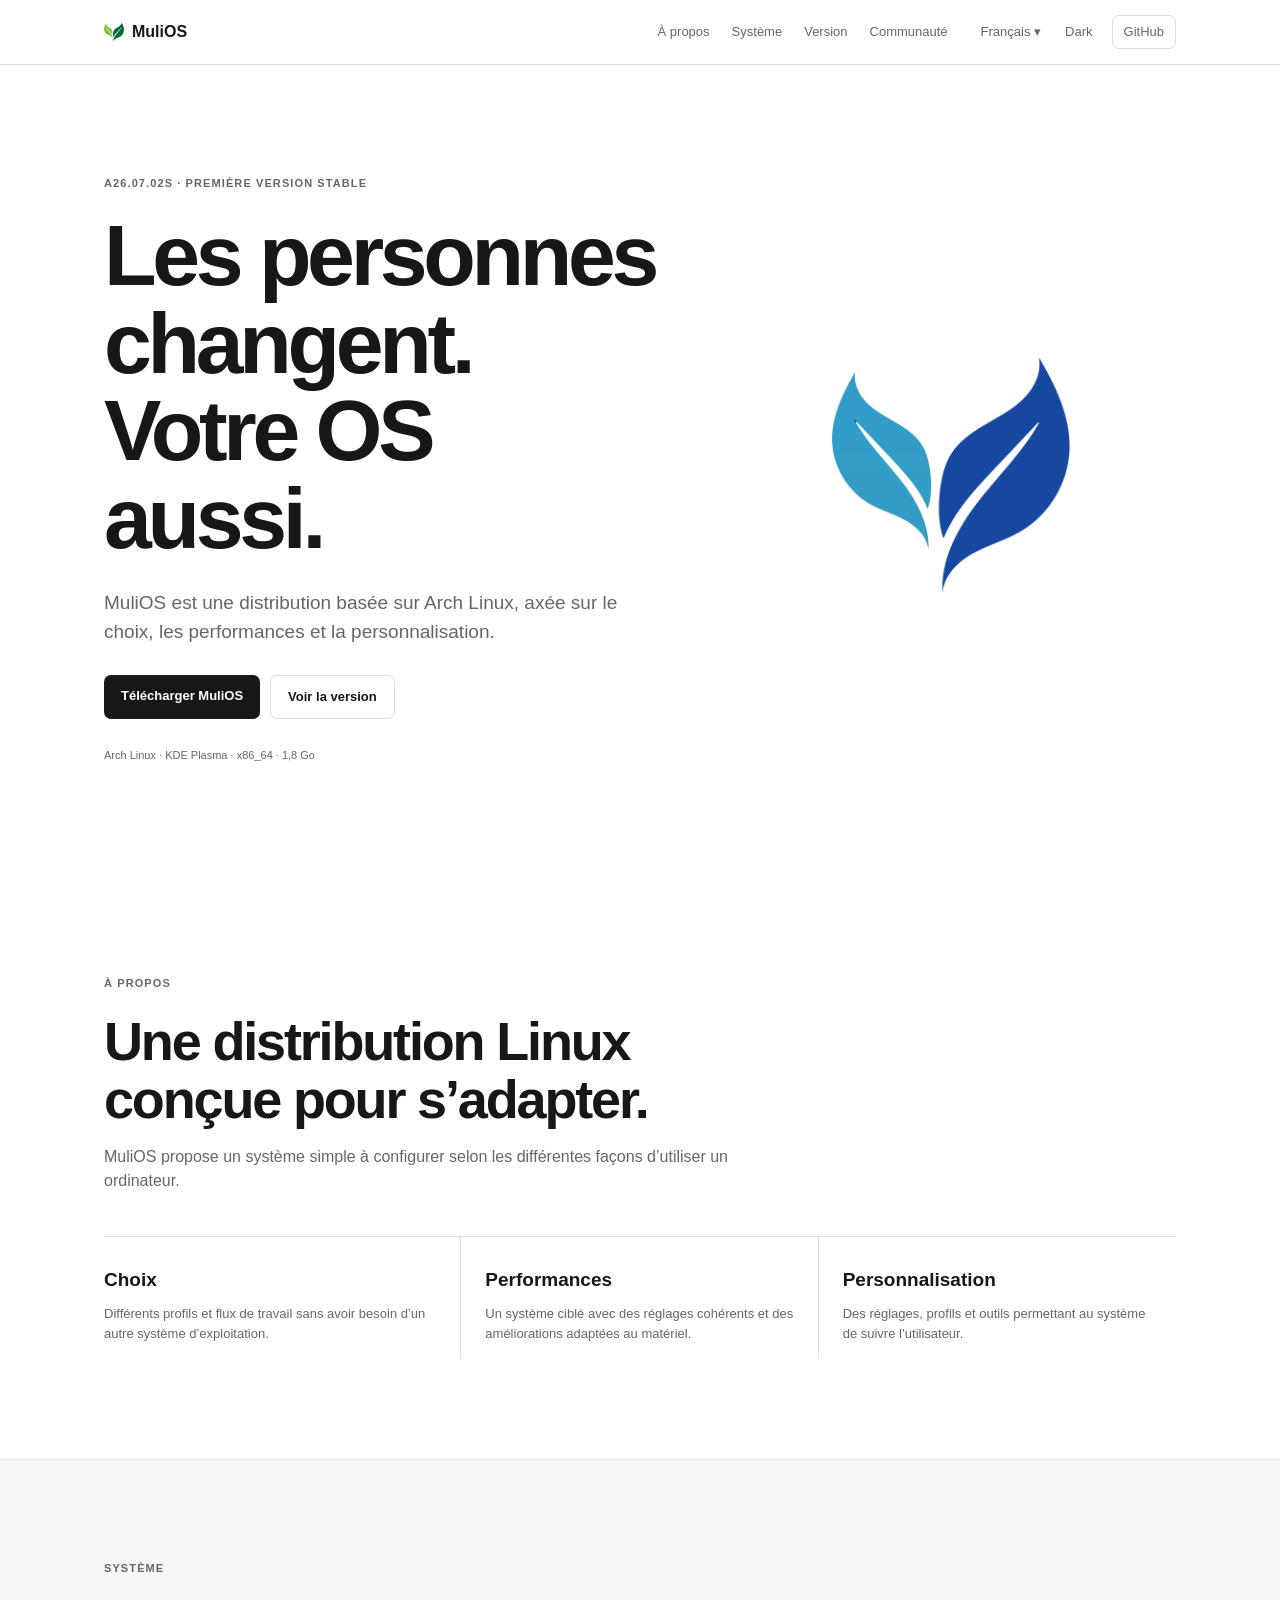
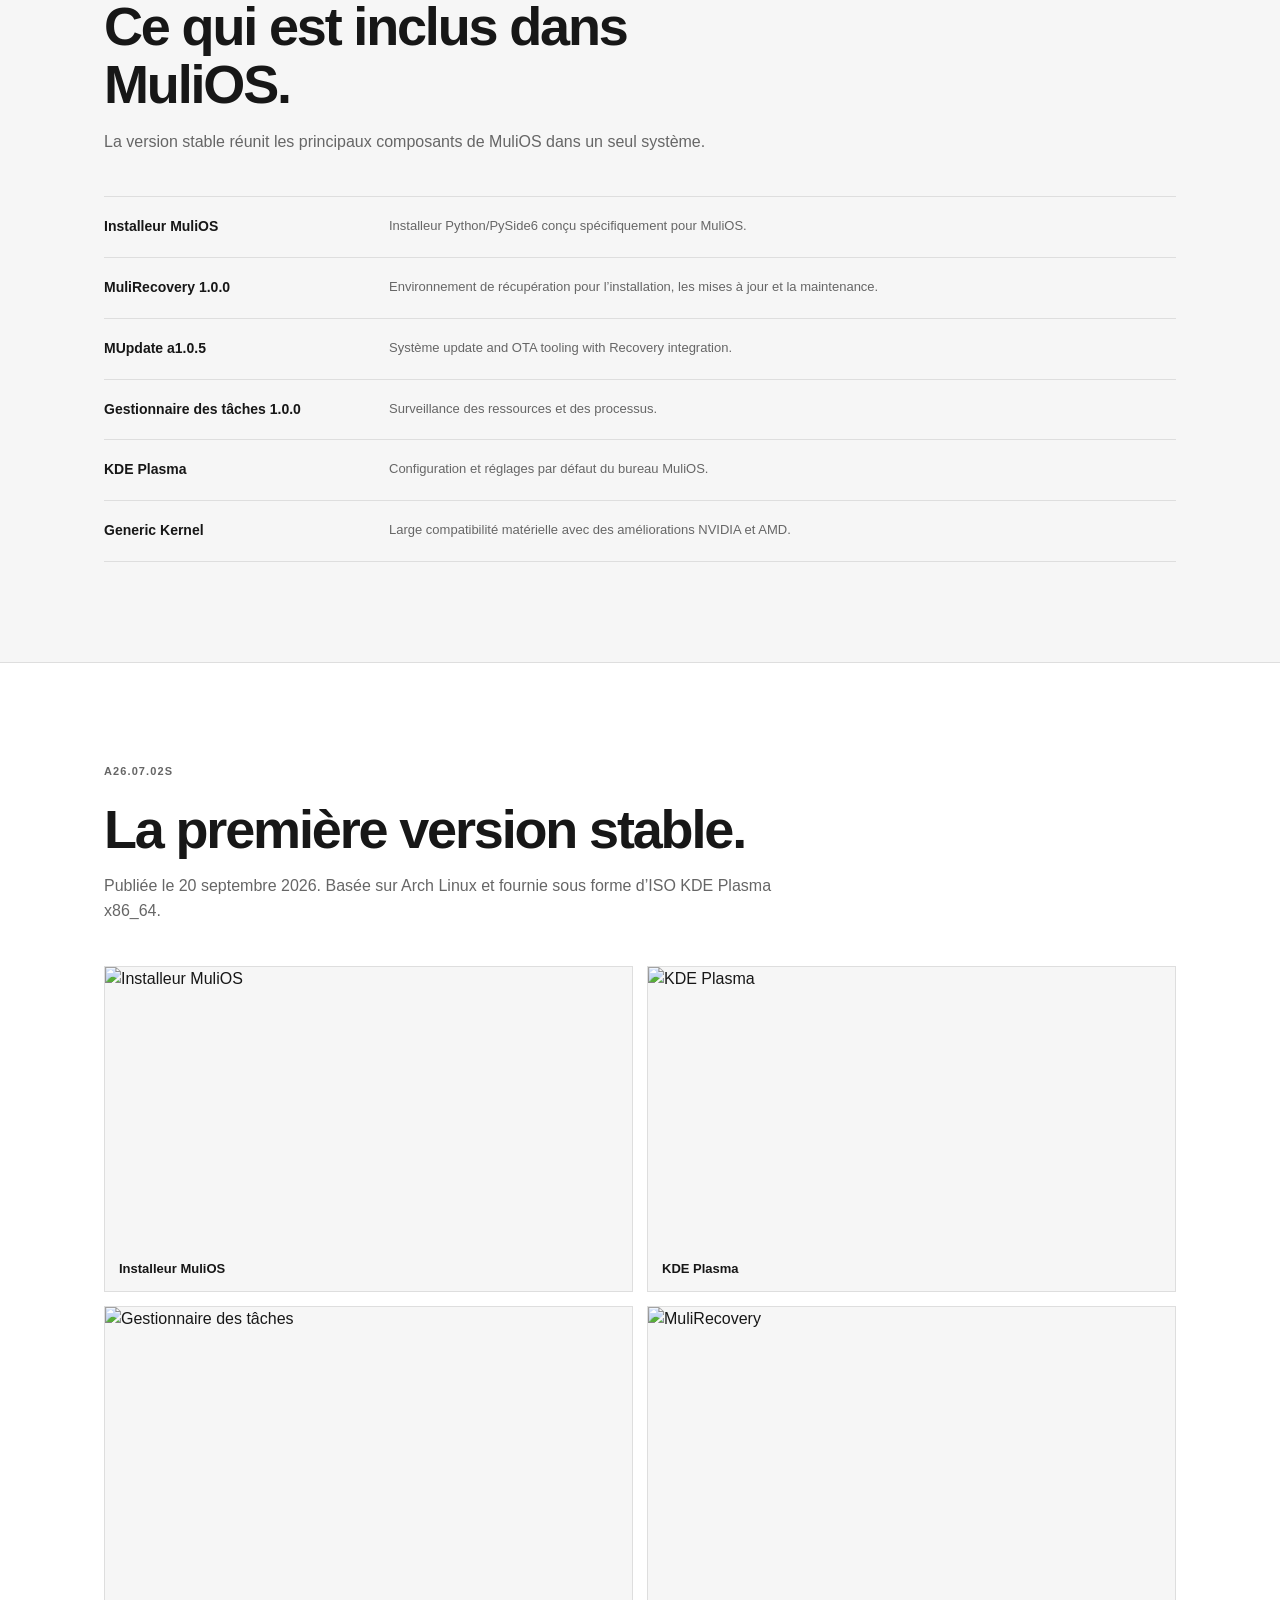
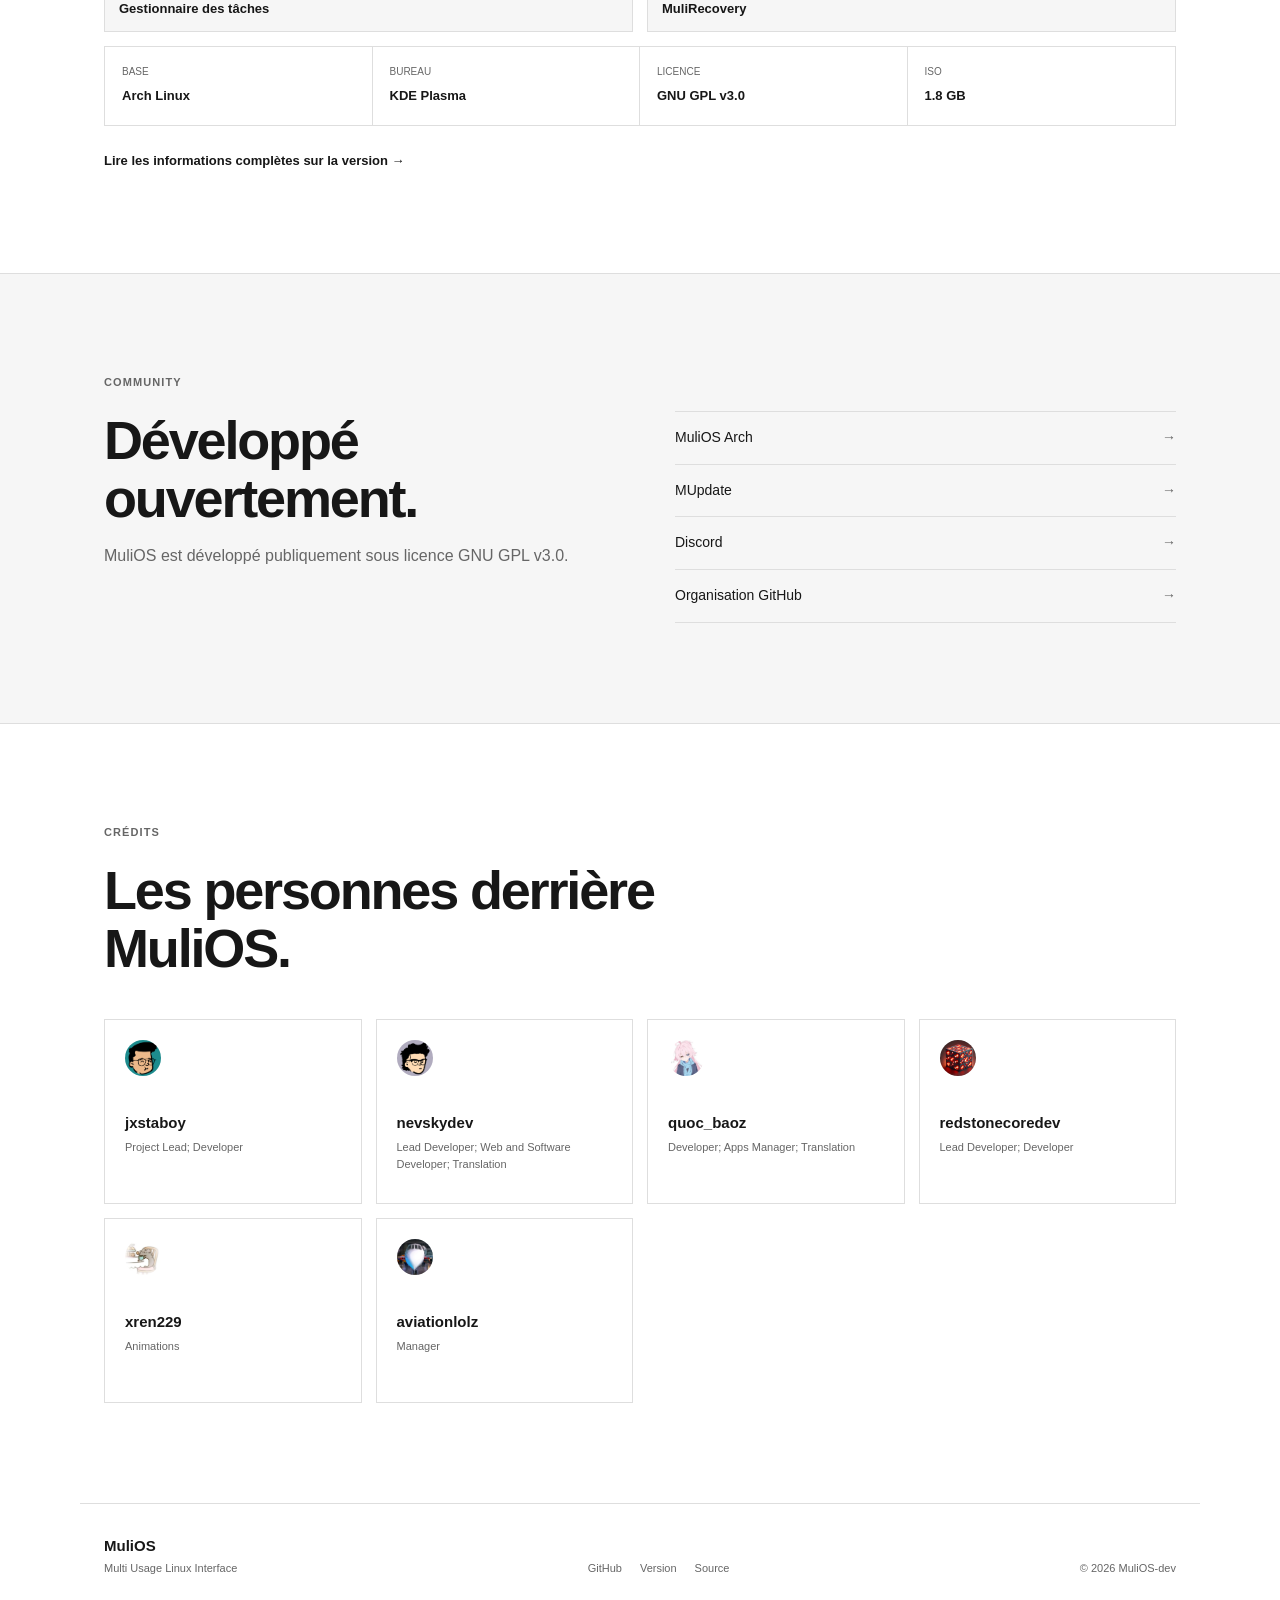
==== commit afd5f05b: "Remove ArchiveArther from credits" ====
--- a/fr-FR/index.html
+++ b/fr-FR/index.html
@@ -6,5 +6,5 @@
 <section id="features" class="section section-alt"><p class="eyebrow">SYSTÈME</p><div class="section-intro"><h2>Ce qui est inclus dans MuliOS.</h2><p>La version stable réunit les principaux composants de MuliOS dans un seul système.</p></div><div class="system-list"><div><strong>Installeur MuliOS</strong><span>Installeur Python/PySide6 conçu spécifiquement pour MuliOS.</span></div><div><strong>MuliRecovery 1.0.0</strong><span>Environnement de récupération pour l’installation, les mises à jour et la maintenance.</span></div><div><strong>MUpdate a1.0.5</strong><span>Système update and OTA tooling with Recovery integration.</span></div><div><strong>Gestionnaire des tâches 1.0.0</strong><span>Surveillance des ressources et des processus.</span></div><div><strong>KDE Plasma</strong><span>Configuration et réglages par défaut du bureau MuliOS.</span></div><div><strong>Generic Kernel</strong><span>Large compatibilité matérielle avec des améliorations NVIDIA et AMD.</span></div></div></section>
 <section id="release" class="section"><p class="eyebrow">A26.07.02S</p><div class="section-intro"><h2>La première version stable.</h2><p>Publiée le 20 septembre 2026. Basée sur Arch Linux et fournie sous forme d’ISO KDE Plasma x86_64.</p></div><div class="gallery"><figure><img src="https://github.com/user-attachments/assets/d5a62d0b-136e-4f10-8461-d2a0802ea5ed" alt="Installeur MuliOS"><figcaption>Installeur MuliOS</figcaption></figure><figure><img src="https://github.com/user-attachments/assets/cc61fa9e-3878-4765-80bf-296596acb658" alt="KDE Plasma"><figcaption>KDE Plasma</figcaption></figure><figure><img src="https://github.com/user-attachments/assets/40b99320-a196-448b-b2e3-ae899f05d13c" alt="Gestionnaire des tâches"><figcaption>Gestionnaire des tâches</figcaption></figure><figure><img src="https://github.com/user-attachments/assets/1ea41a14-3edd-4df4-a9ca-68c87b9704b5" alt="MuliRecovery"><figcaption>MuliRecovery</figcaption></figure></div><div class="release-info"><div><span>Base</span><strong>Arch Linux</strong></div><div><span>Bureau</span><strong>KDE Plasma</strong></div><div><span>Licence</span><strong>GNU GPL v3.0</strong></div><div><span>ISO</span><strong>1.8 GB</strong></div></div><a class="text-link" href="arch-a26.html">Lire les informations complètes sur la version →</a></section>
 <section id="community" class="section section-alt"><p class="eyebrow">COMMUNITY</p><div class="community"><div><h2>Développé ouvertement.</h2><p>MuliOS est développé publiquement sous licence GNU GPL v3.0.</p></div><div class="links"><a href="https://github.com/MuliOS-dev/MuliOS-Arch">MuliOS Arch <span>→</span></a><a href="https://github.com/MuliOS-dev/update">MUpdate <span>→</span></a><a href="https://discord.gg/3FzUdGbWMf">Discord <span>→</span></a><a href="https://github.com/MuliOS-dev">Organisation GitHub <span>→</span></a></div></div></section>
-<section id="credits" class="section credits"><p class="eyebrow">CRÉDITS</p><div class="section-intro"><h2>Les personnes derrière MuliOS.</h2></div><div class="credits-grid"><article><img src="../assets/creditslogos/dev1.png" alt=""><h3>jxstaboy</h3><p>Project Lead; Developer</p></article><article><img src="../assets/creditslogos/dev2.png" alt=""><h3>nevskydev</h3><p>Lead Developer; Web and Software Developer; Translation</p></article><article><img src="../assets/creditslogos/dev3.png" alt=""><h3>quoc_baoz</h3><p>Developer; Apps Manager; Translation</p></article><article><img src="../assets/creditslogos/dev4.webp" alt=""><h3>redstonecoredev</h3><p>Lead Developer; Developer</p></article><article><img src="../assets/creditslogos/dev5.png" alt=""><h3>archivearther</h3><p>Developer; Apps Manager</p></article><article><img src="../assets/creditslogos/dev6.png" alt=""><h3>xren229</h3><p>Animations</p></article><article><img src="../assets/creditslogos/dev7.png" alt=""><h3>aviationlolz</h3><p>Manager</p></article></div></section>
+<section id="credits" class="section credits"><p class="eyebrow">CRÉDITS</p><div class="section-intro"><h2>Les personnes derrière MuliOS.</h2></div><div class="credits-grid"><article><img src="../assets/creditslogos/dev1.png" alt=""><h3>jxstaboy</h3><p>Project Lead; Developer</p></article><article><img src="../assets/creditslogos/dev2.png" alt=""><h3>nevskydev</h3><p>Lead Developer; Web and Software Developer; Translation</p></article><article><img src="../assets/creditslogos/dev3.png" alt=""><h3>quoc_baoz</h3><p>Developer; Apps Manager; Translation</p></article><article><img src="../assets/creditslogos/dev4.webp" alt=""><h3>redstonecoredev</h3><p>Lead Developer; Developer</p></article><article><img src="../assets/creditslogos/dev6.png" alt=""><h3>xren229</h3><p>Animations</p></article><article><img src="../assets/creditslogos/dev7.png" alt=""><h3>aviationlolz</h3><p>Manager</p></article></div></section>
 </main><footer><div><strong>MuliOS</strong><span>Multi Usage Linux Interface</span></div><div class="footer-links"><a href="https://github.com/MuliOS-dev">GitHub</a><a href="https://github.com/MuliOS-dev/MuliOS-Arch/releases/tag/A26.07.02S">Version</a><a href="https://github.com/MuliOS-dev/MuliOS-dev.github.io">Source</a></div><small>© 2026 MuliOS-dev</small></footer><script src="../script.js"></script></body></html>
